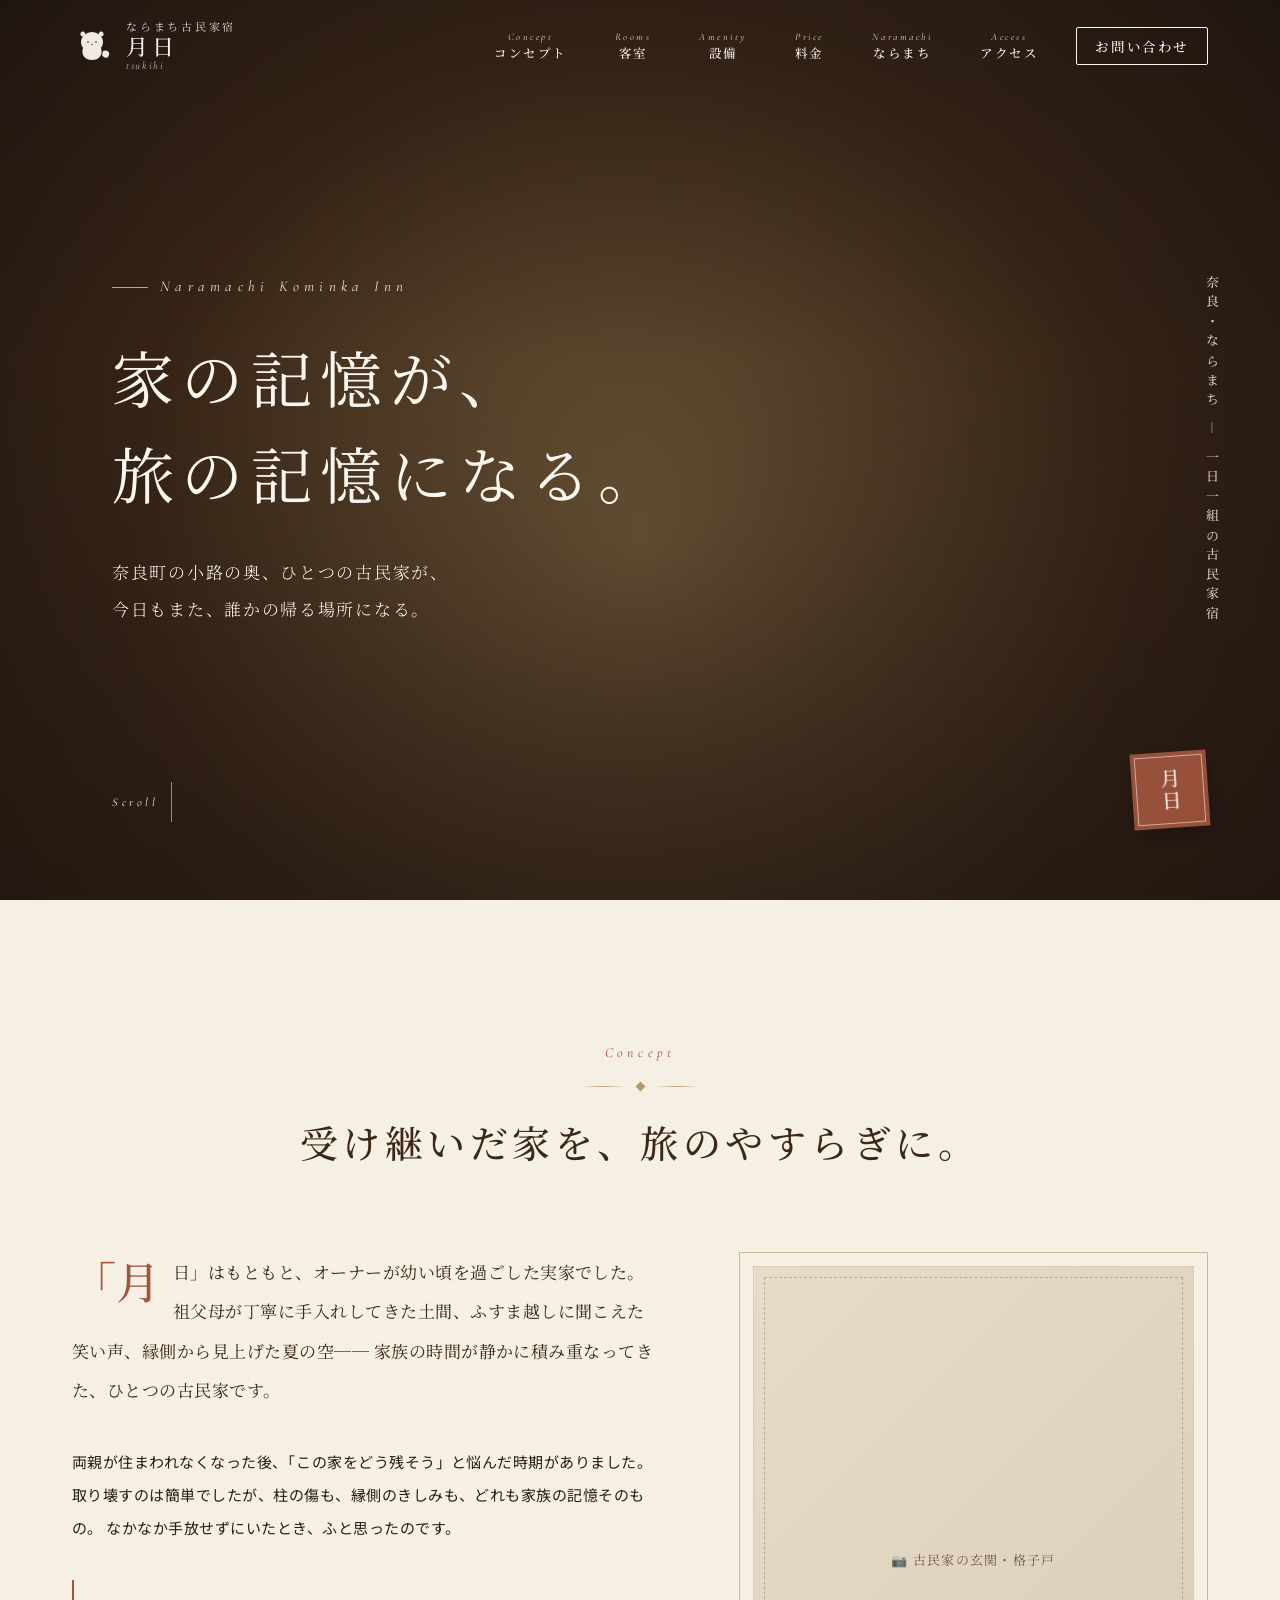
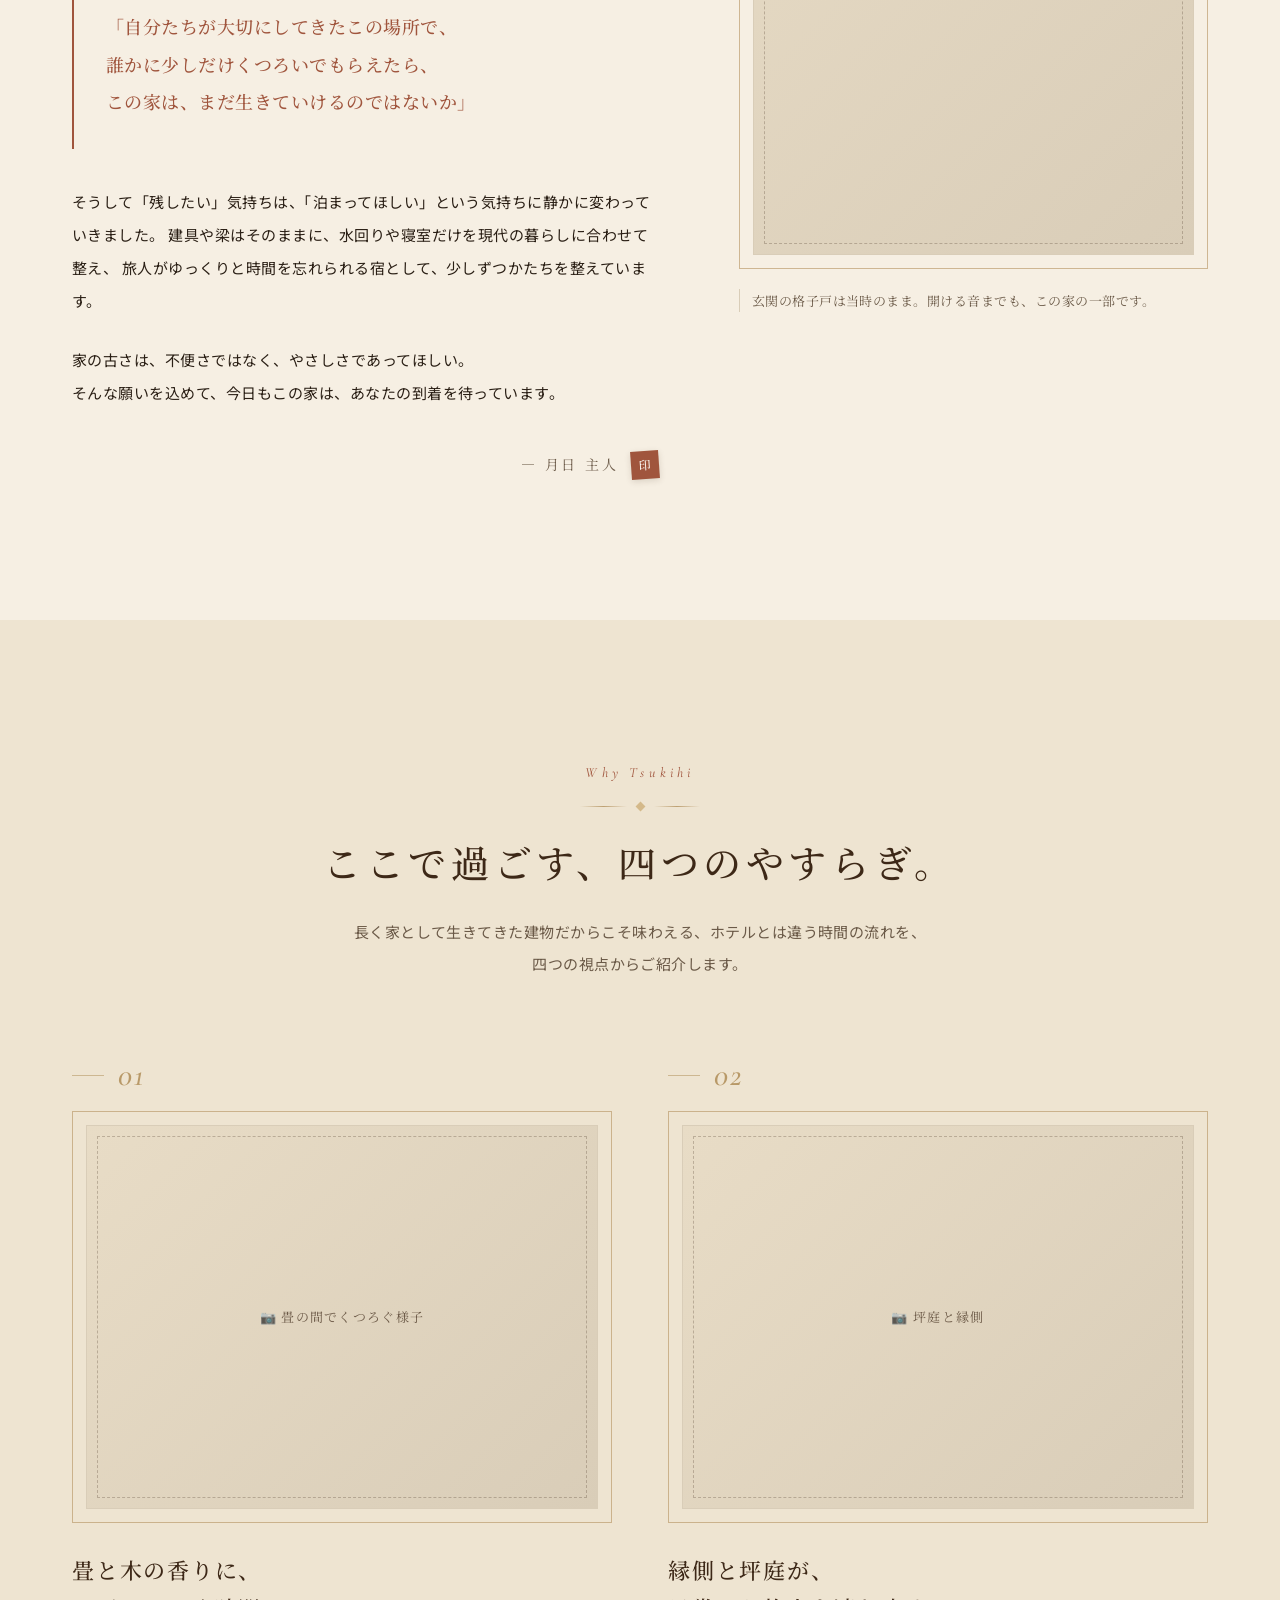
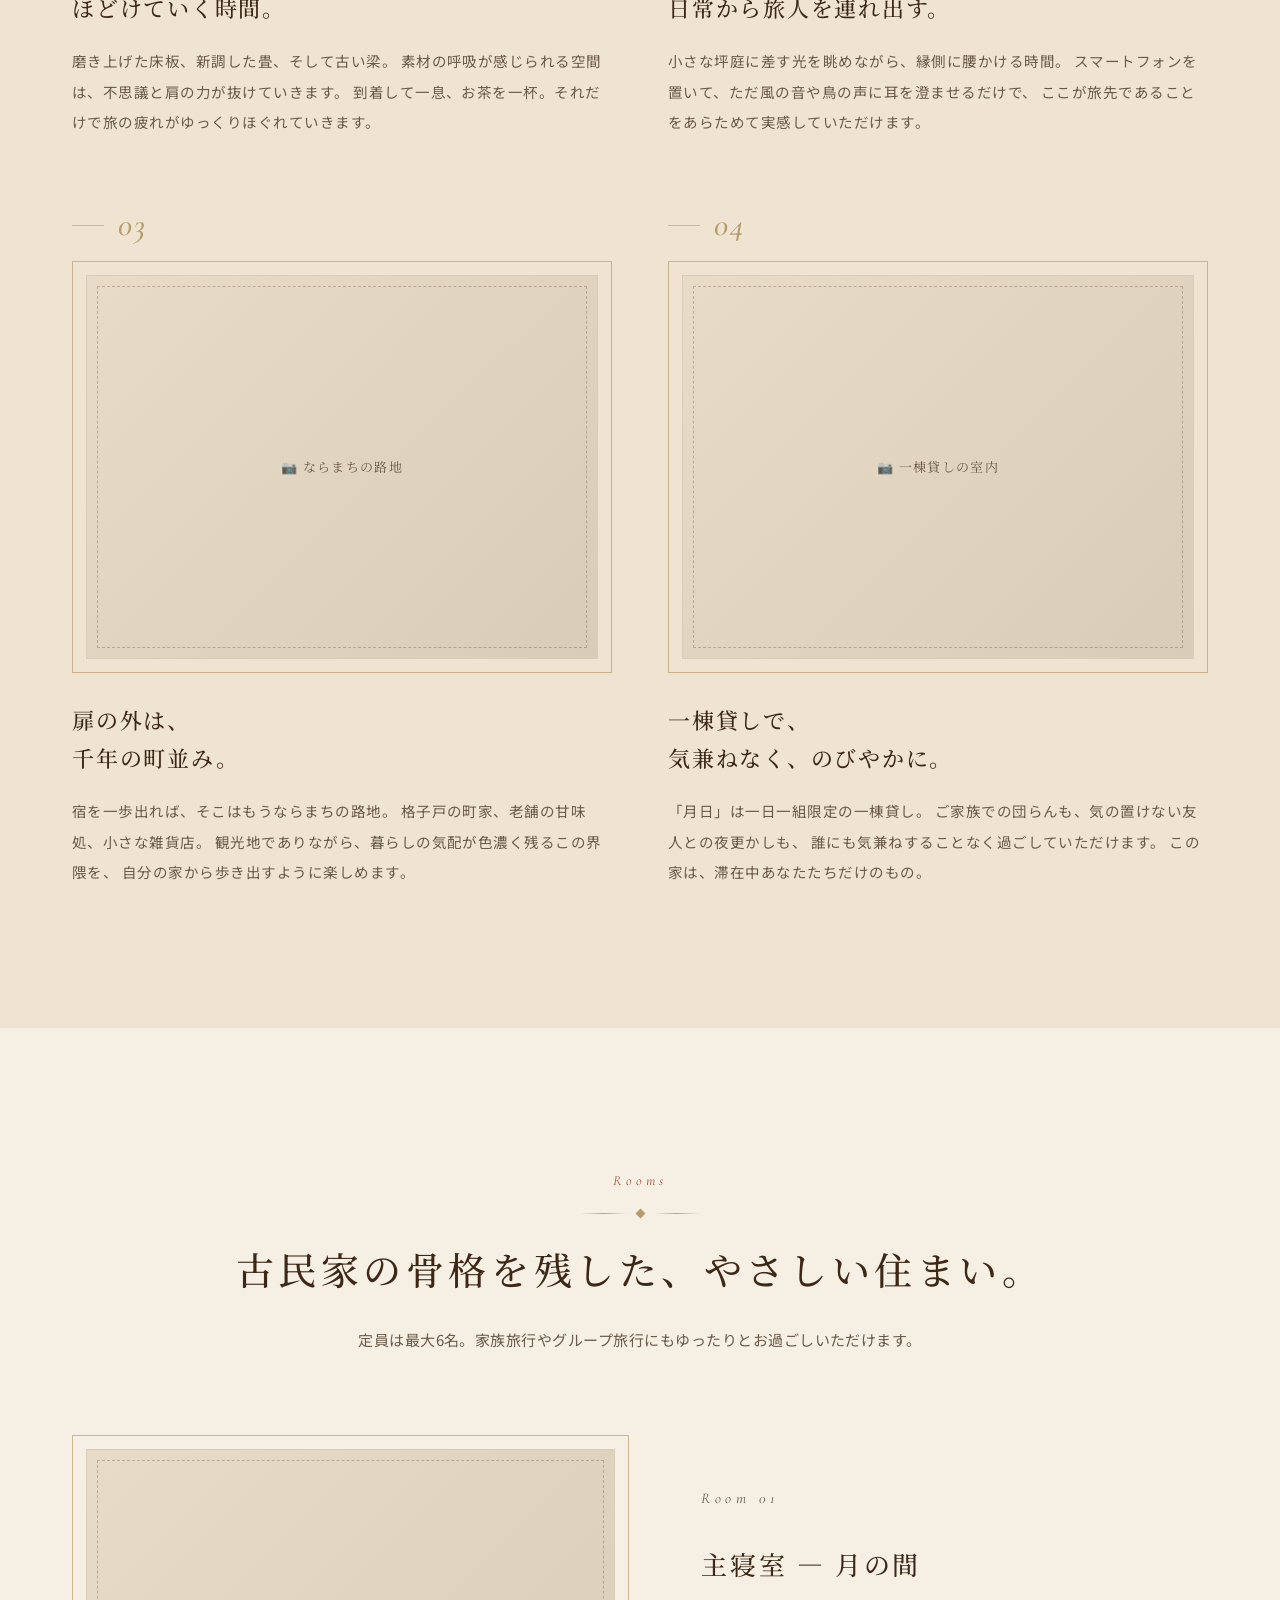
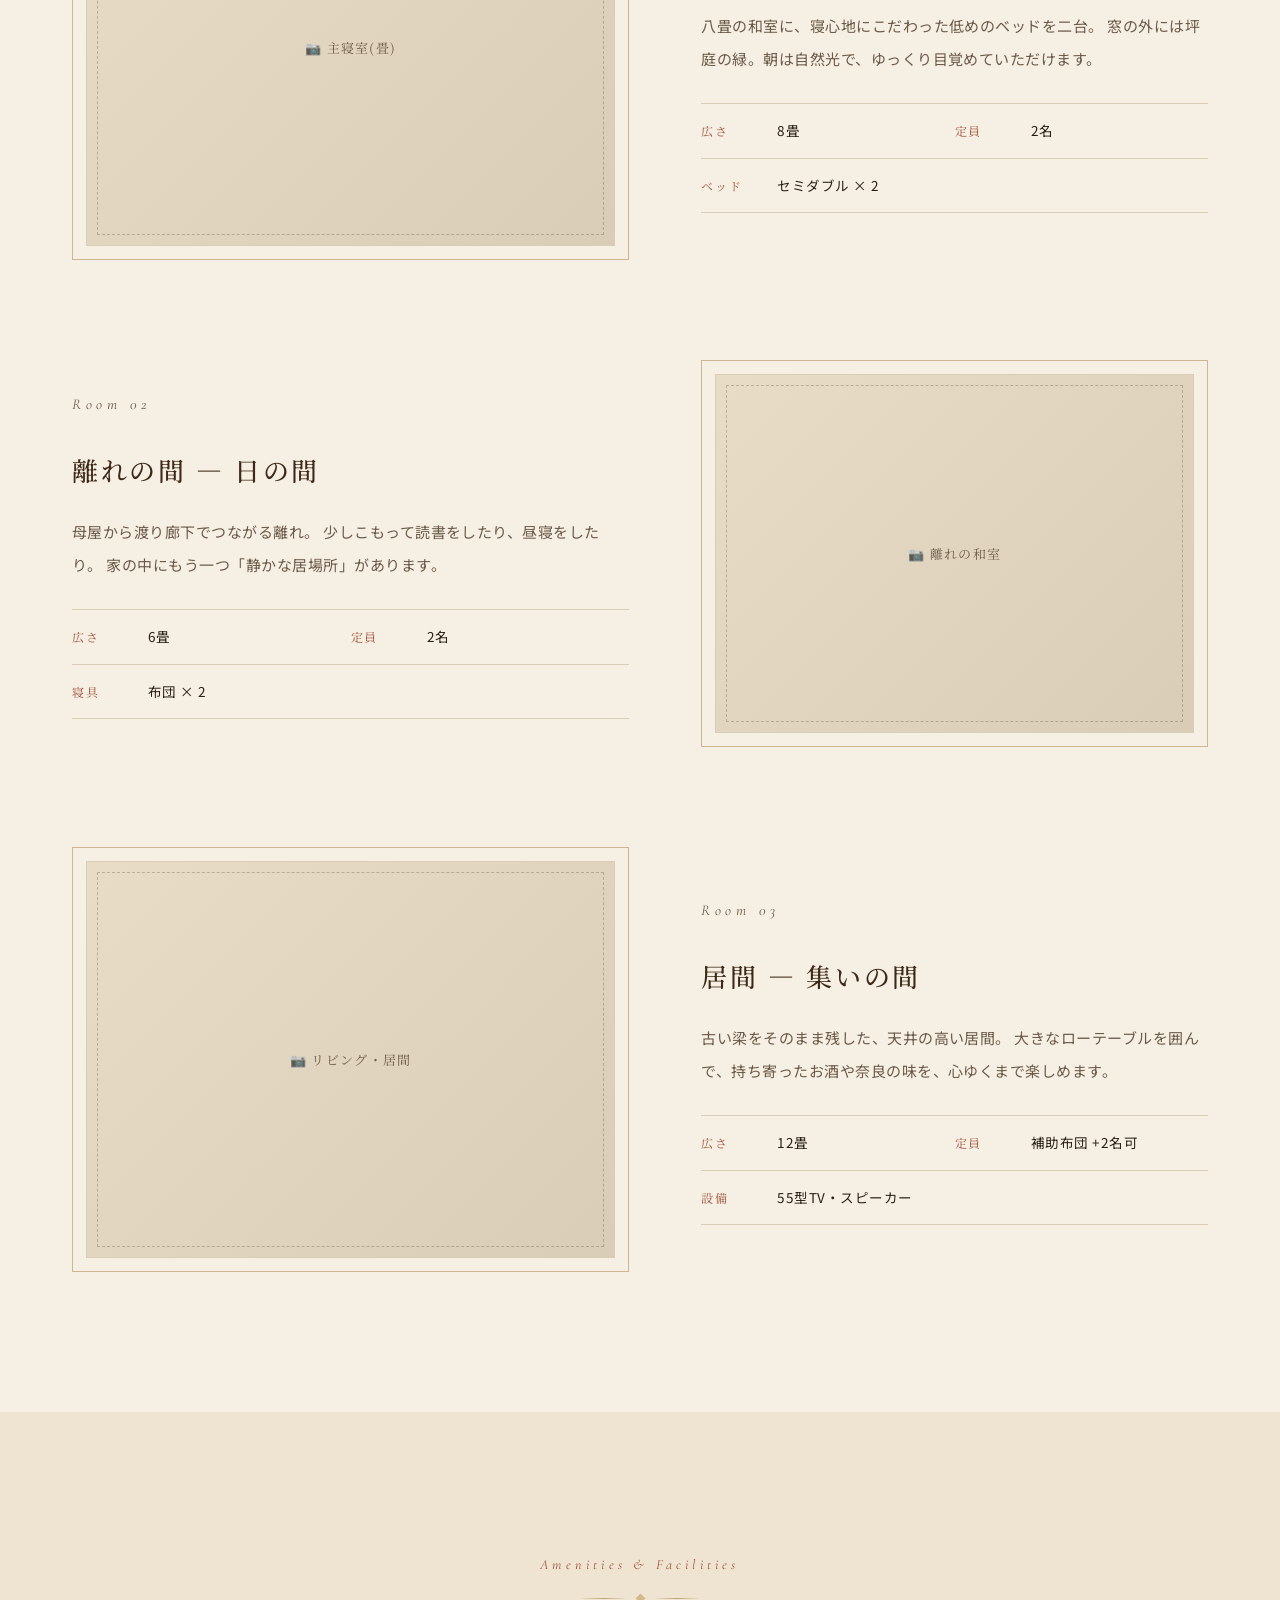
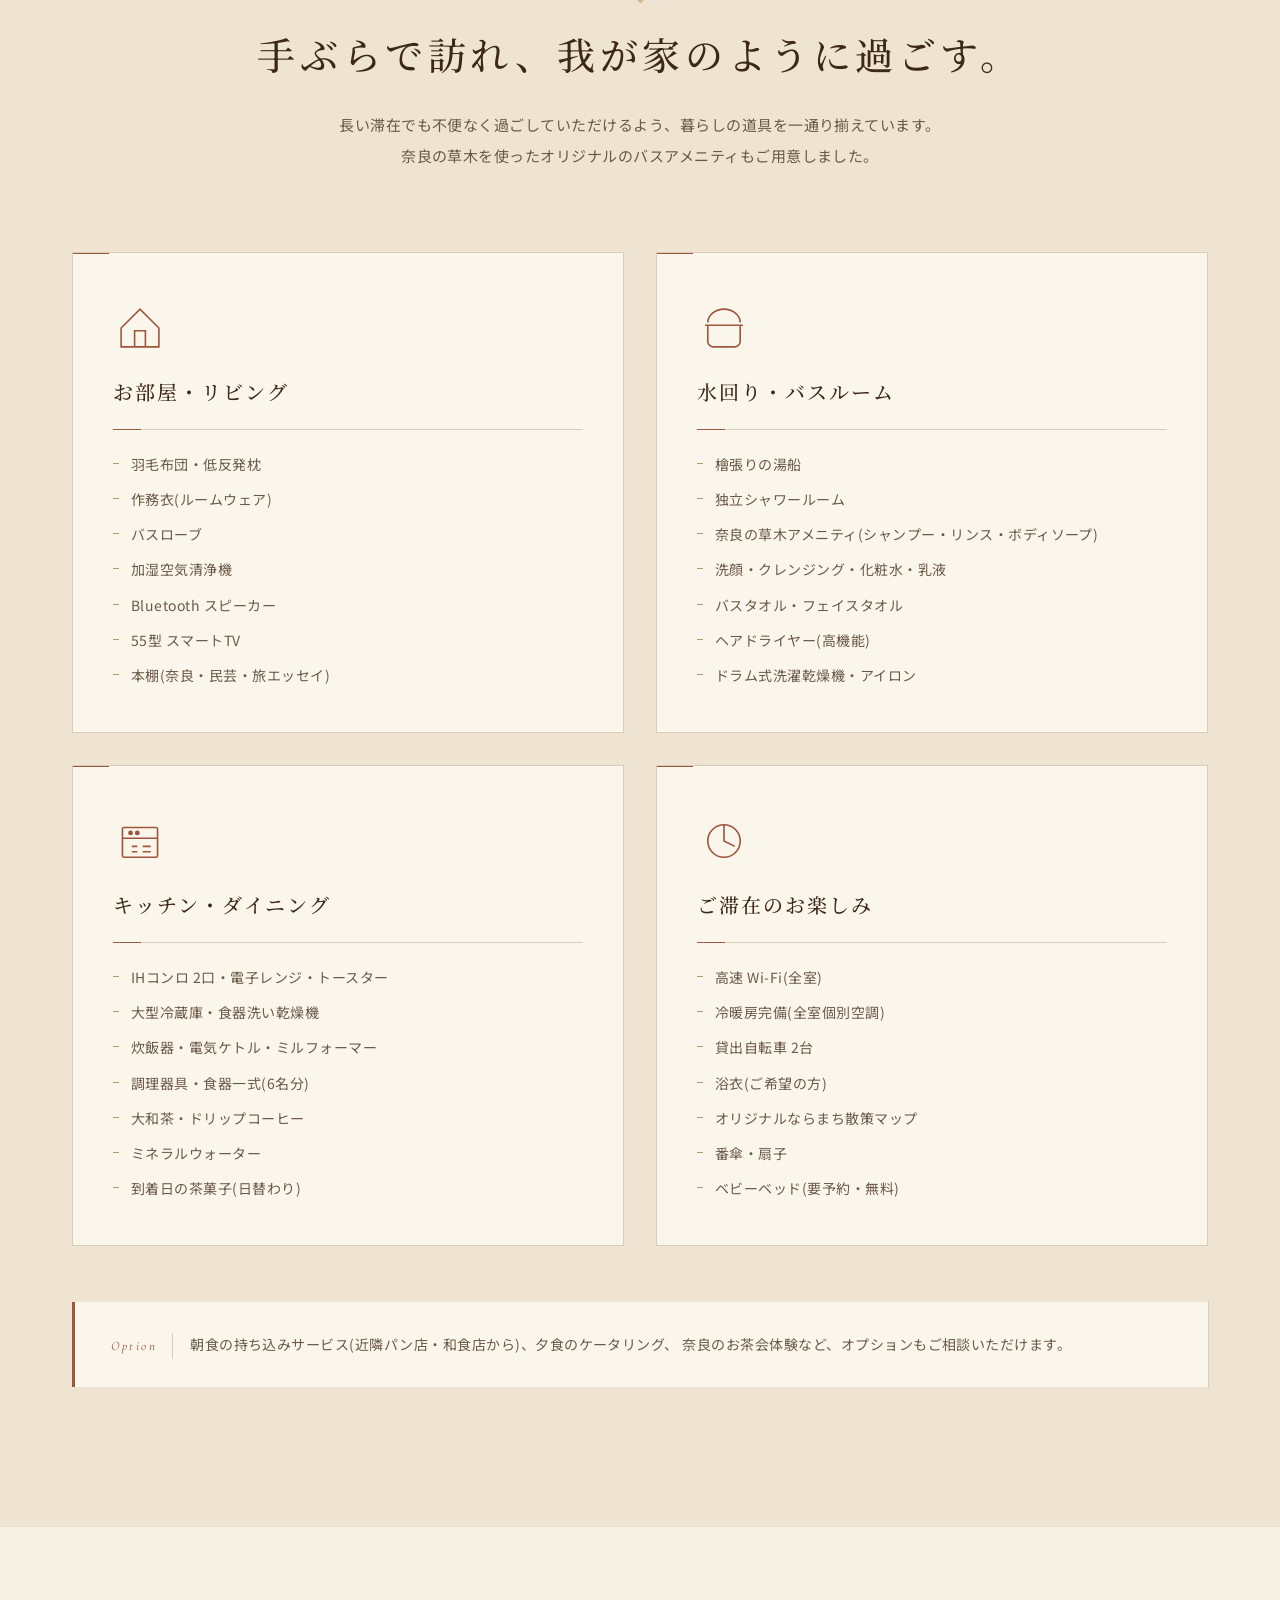
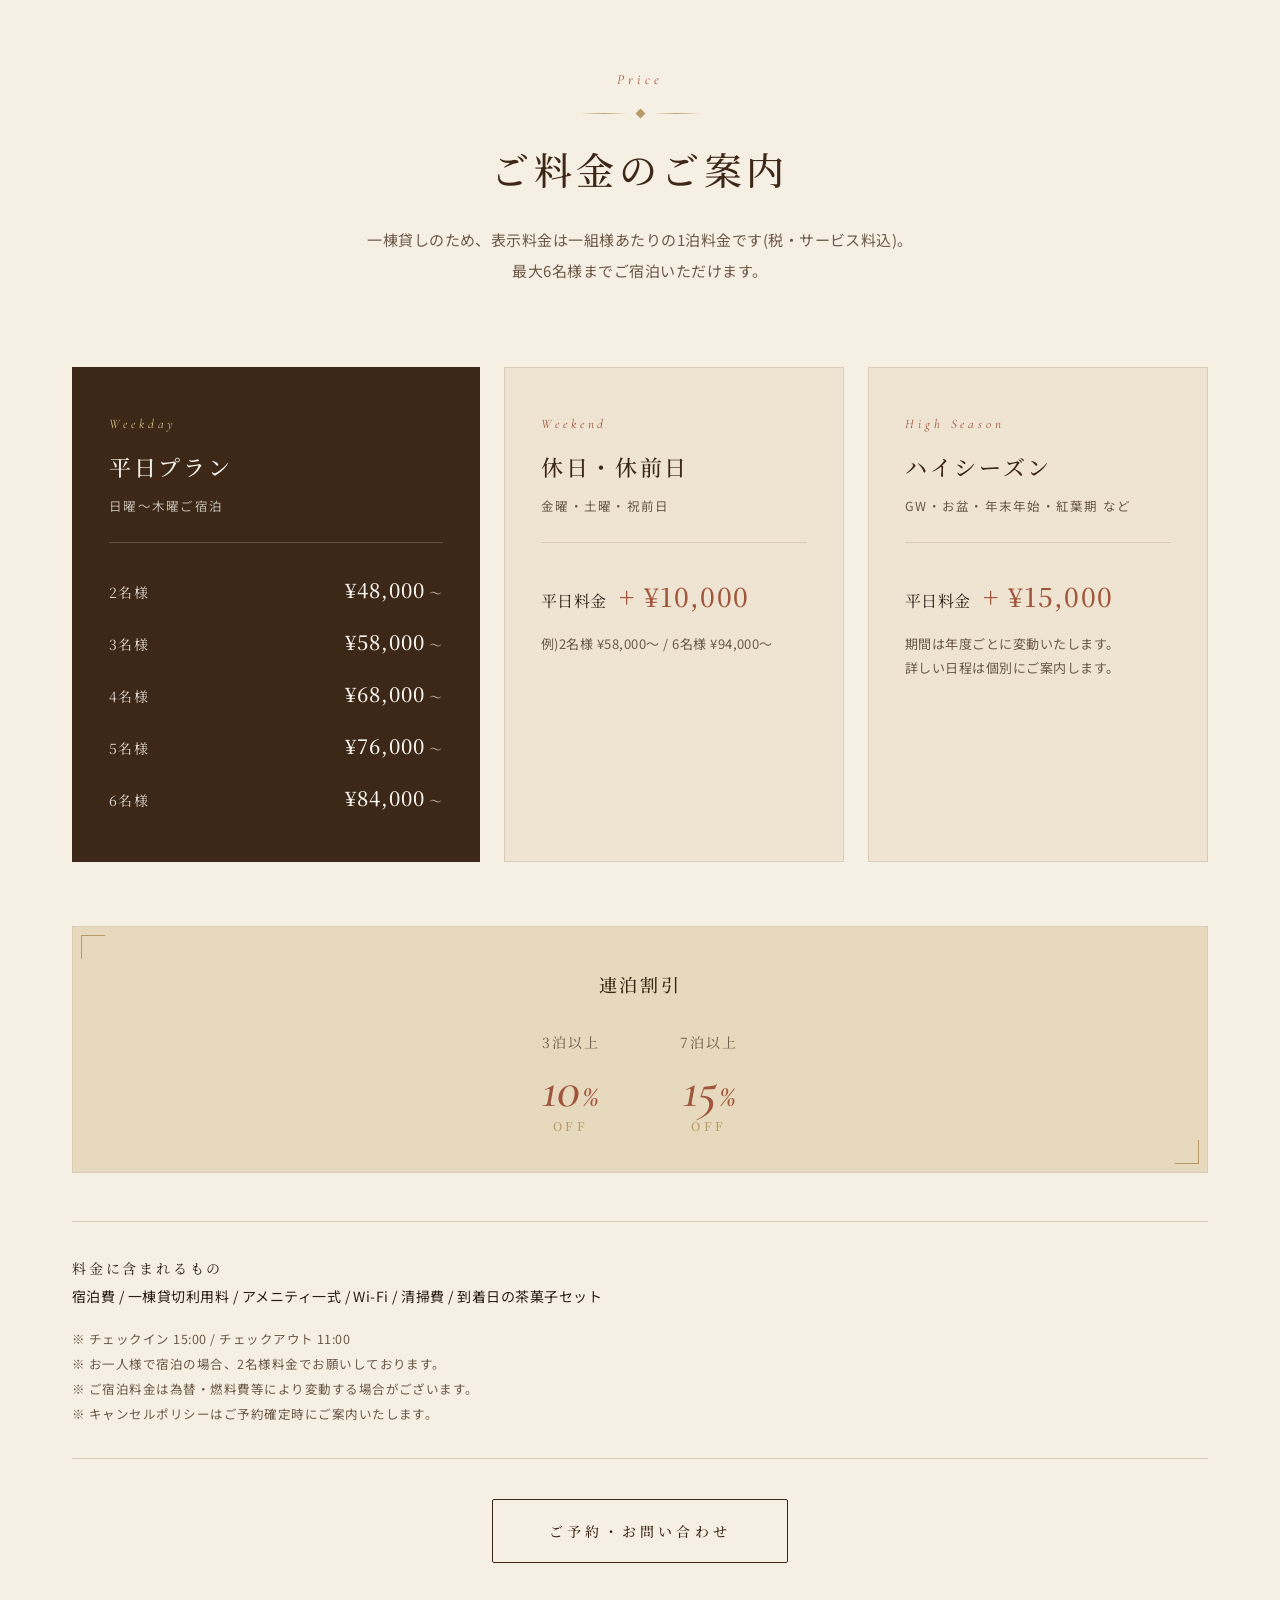
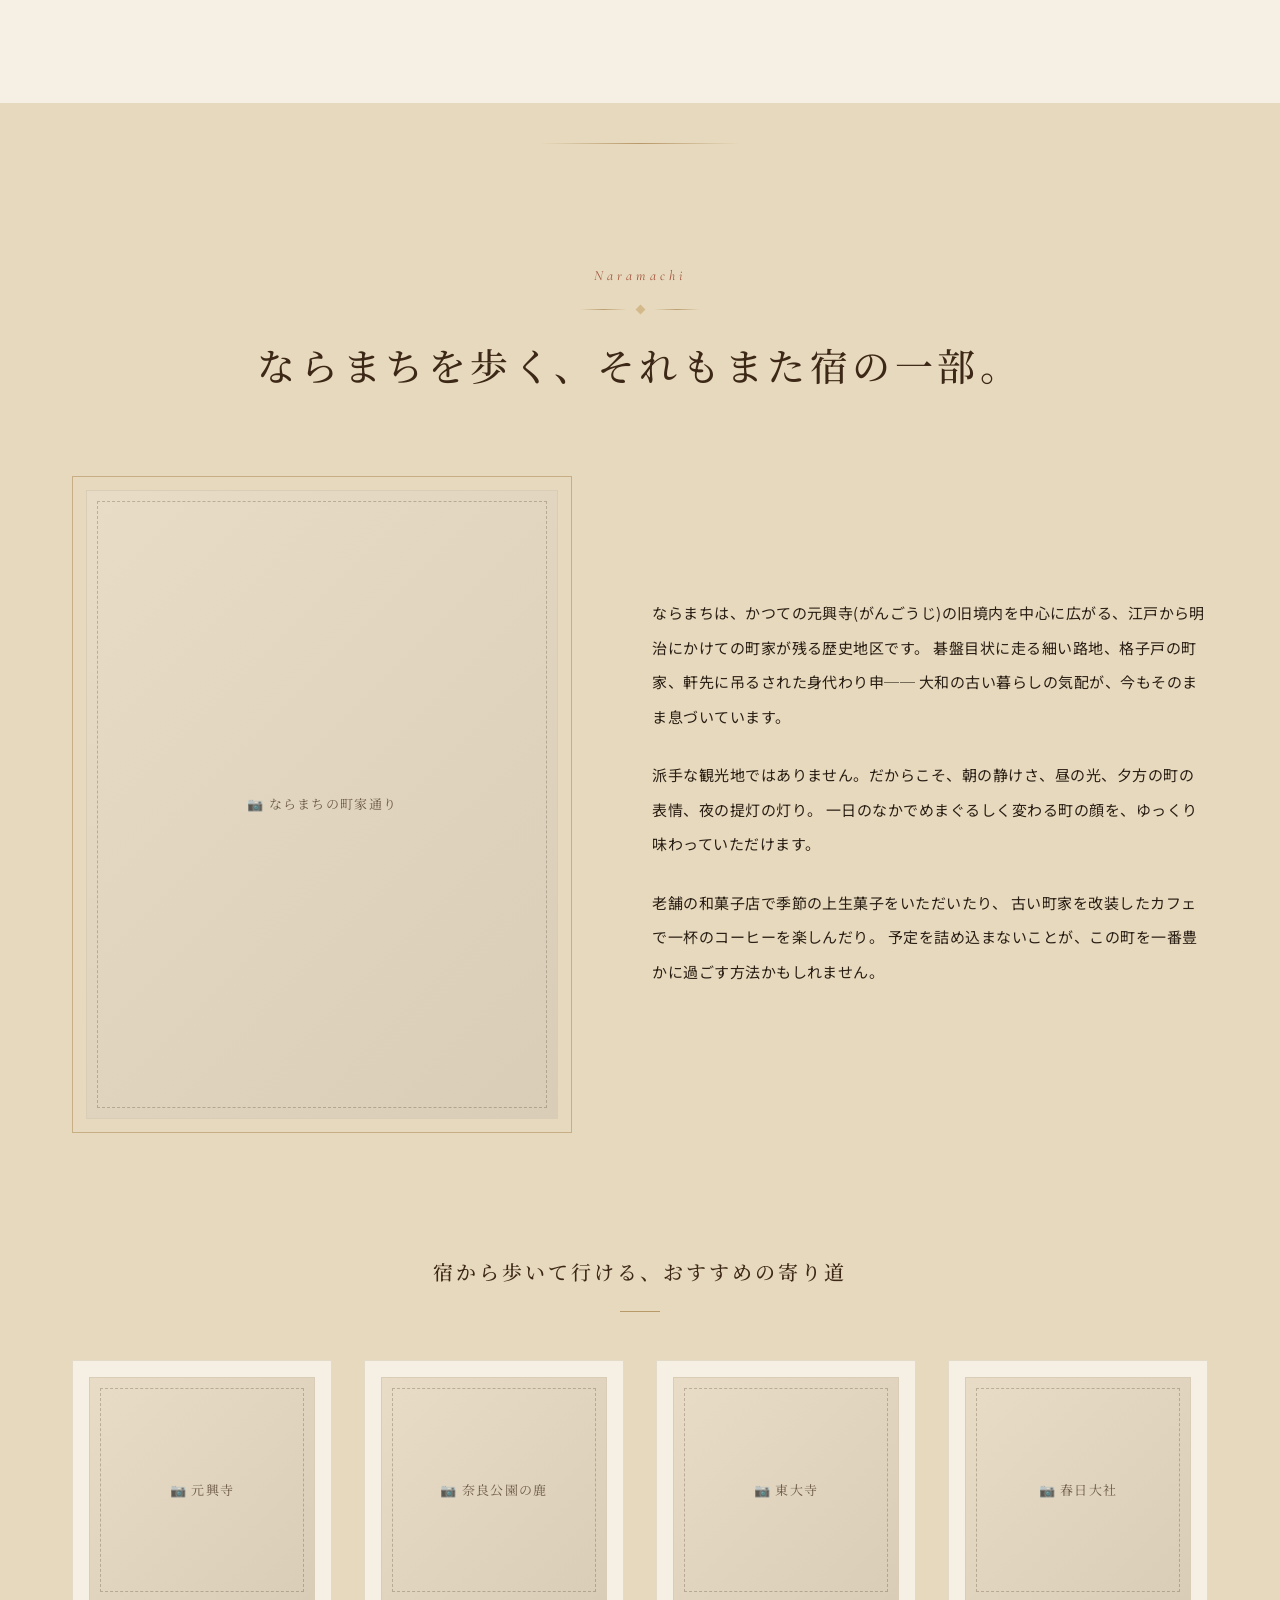
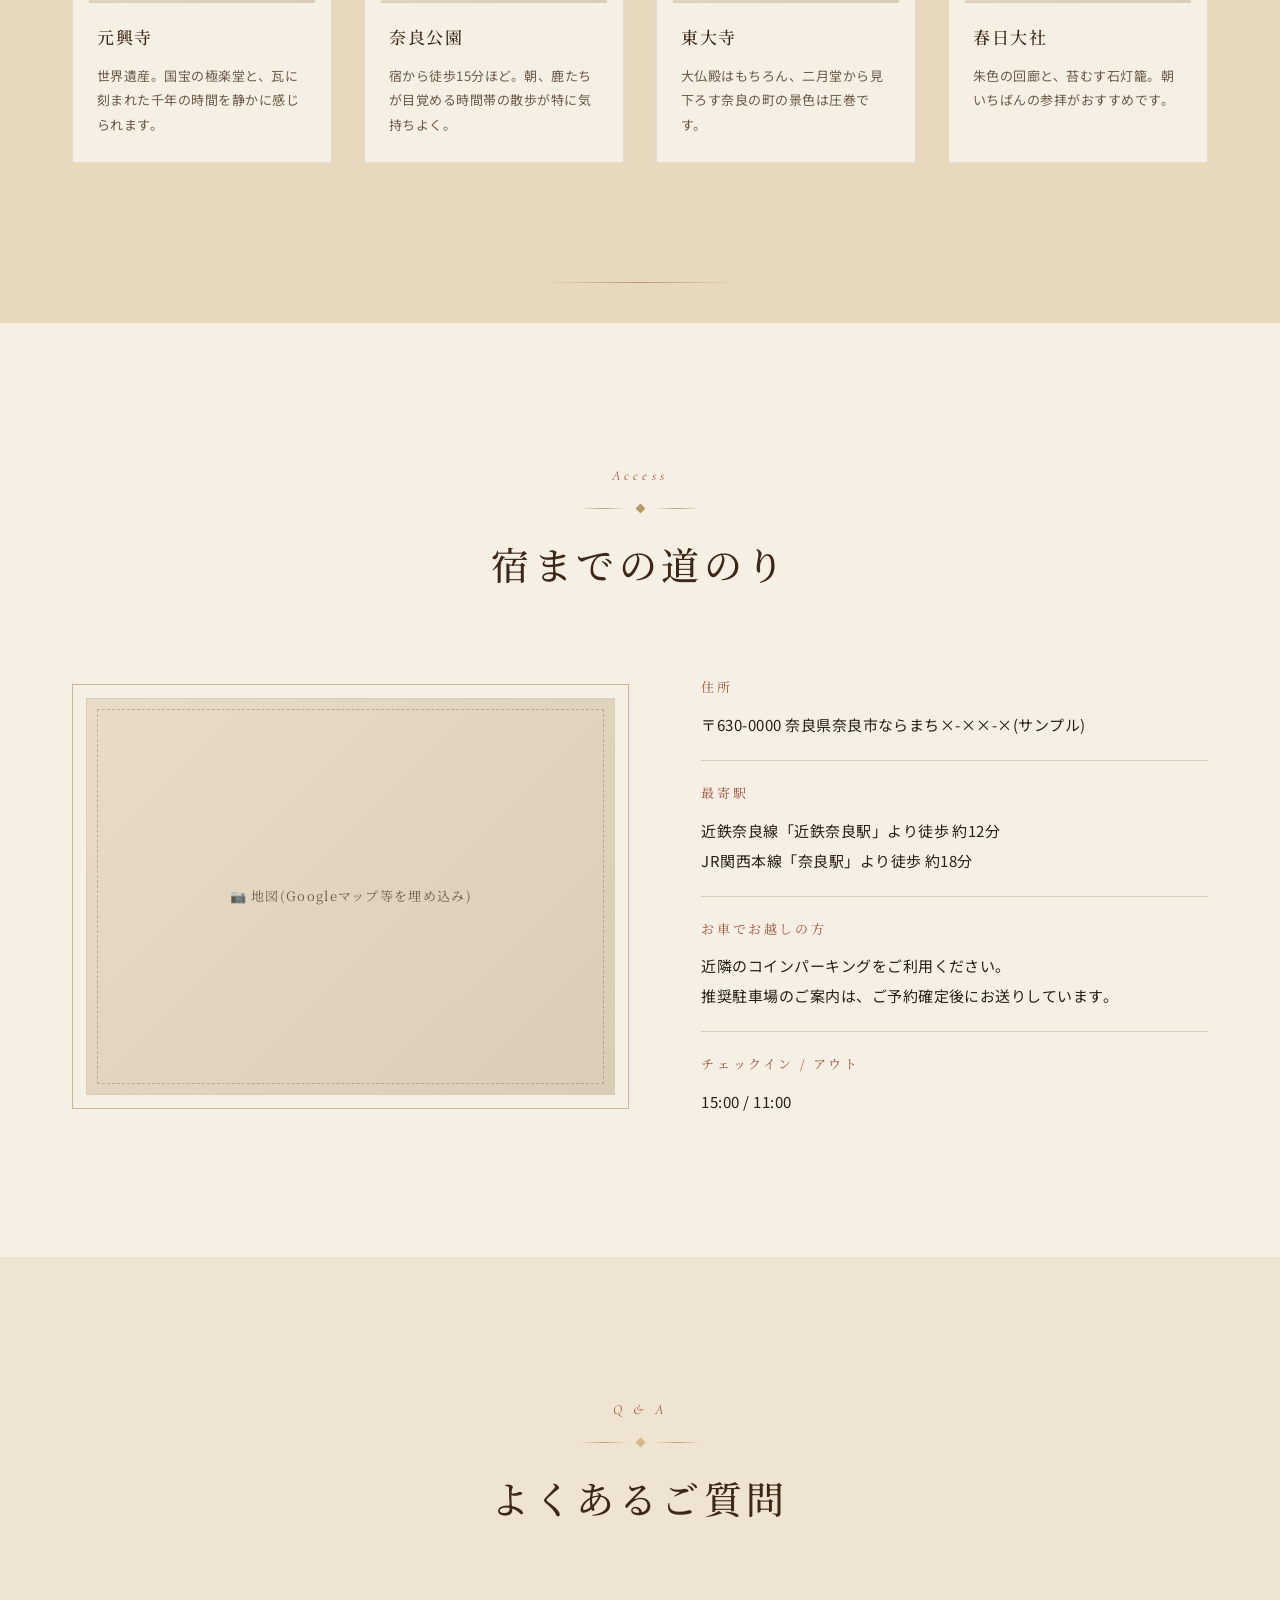
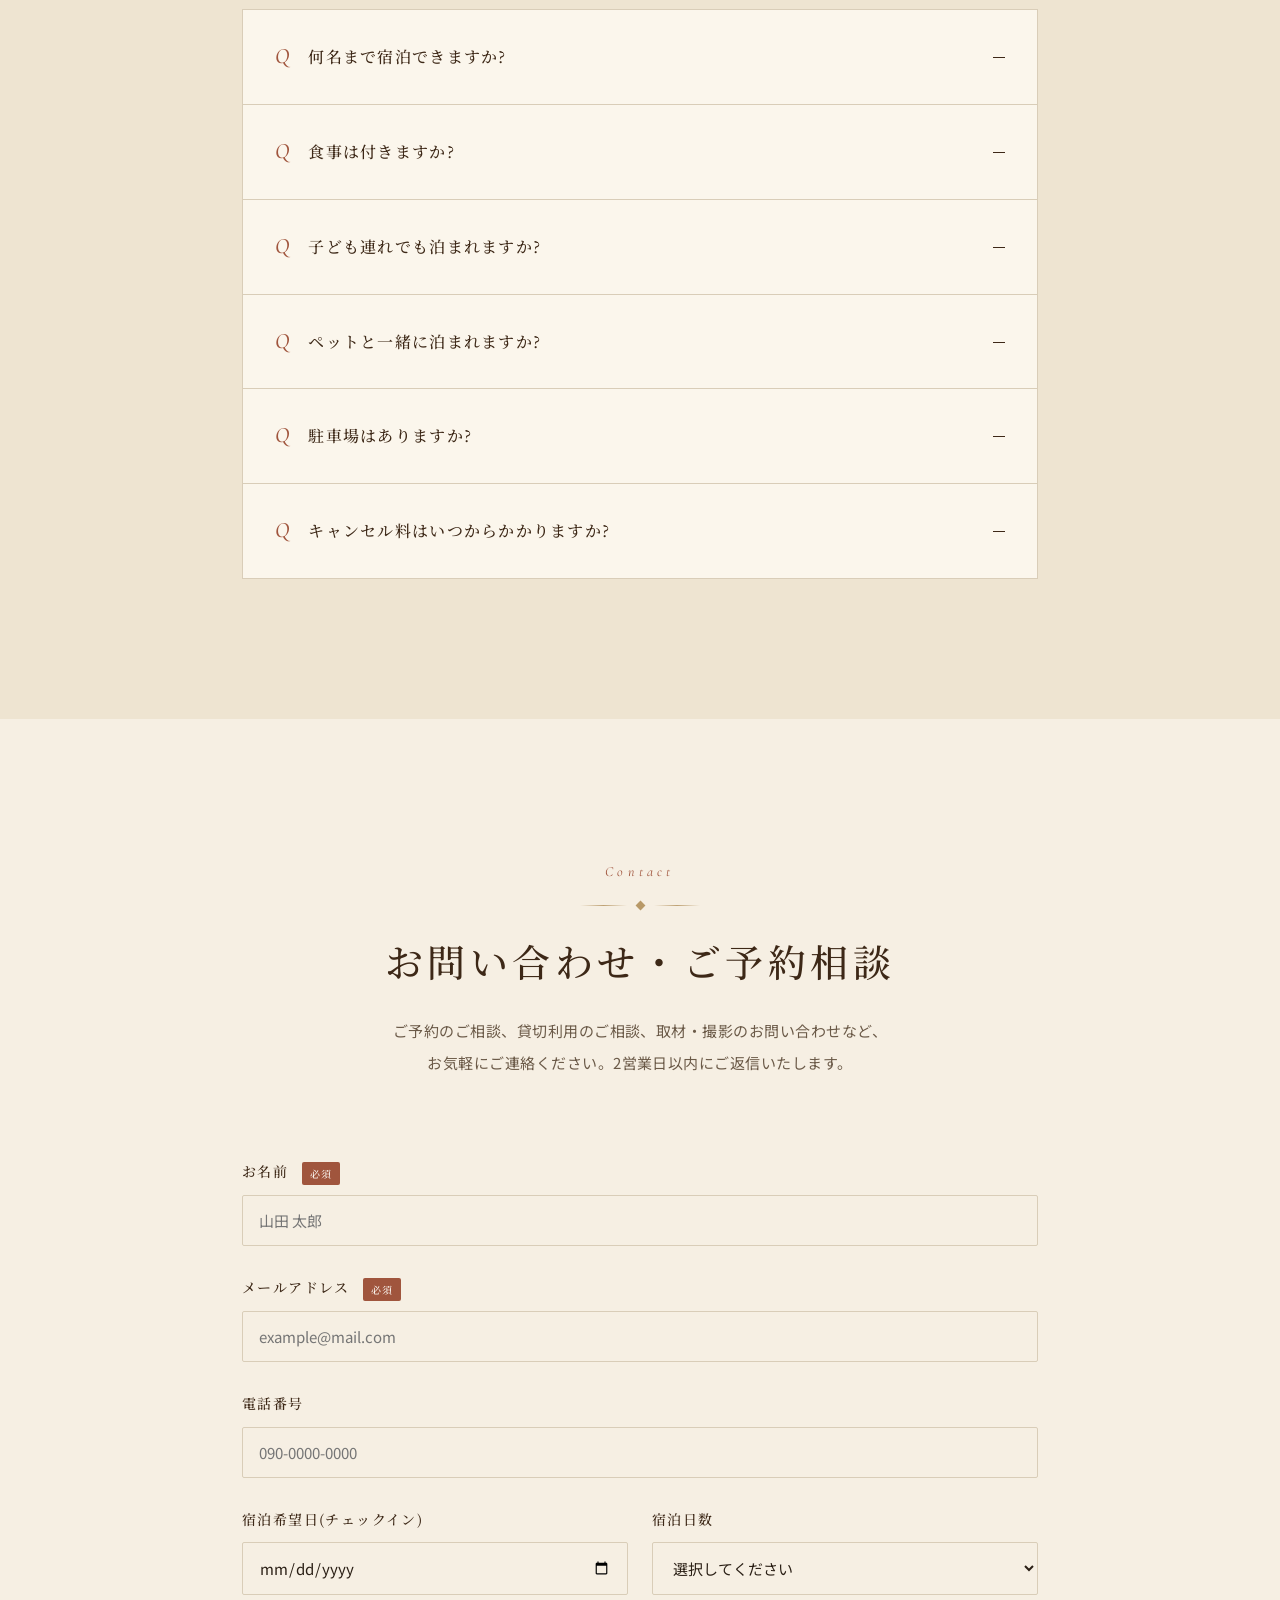
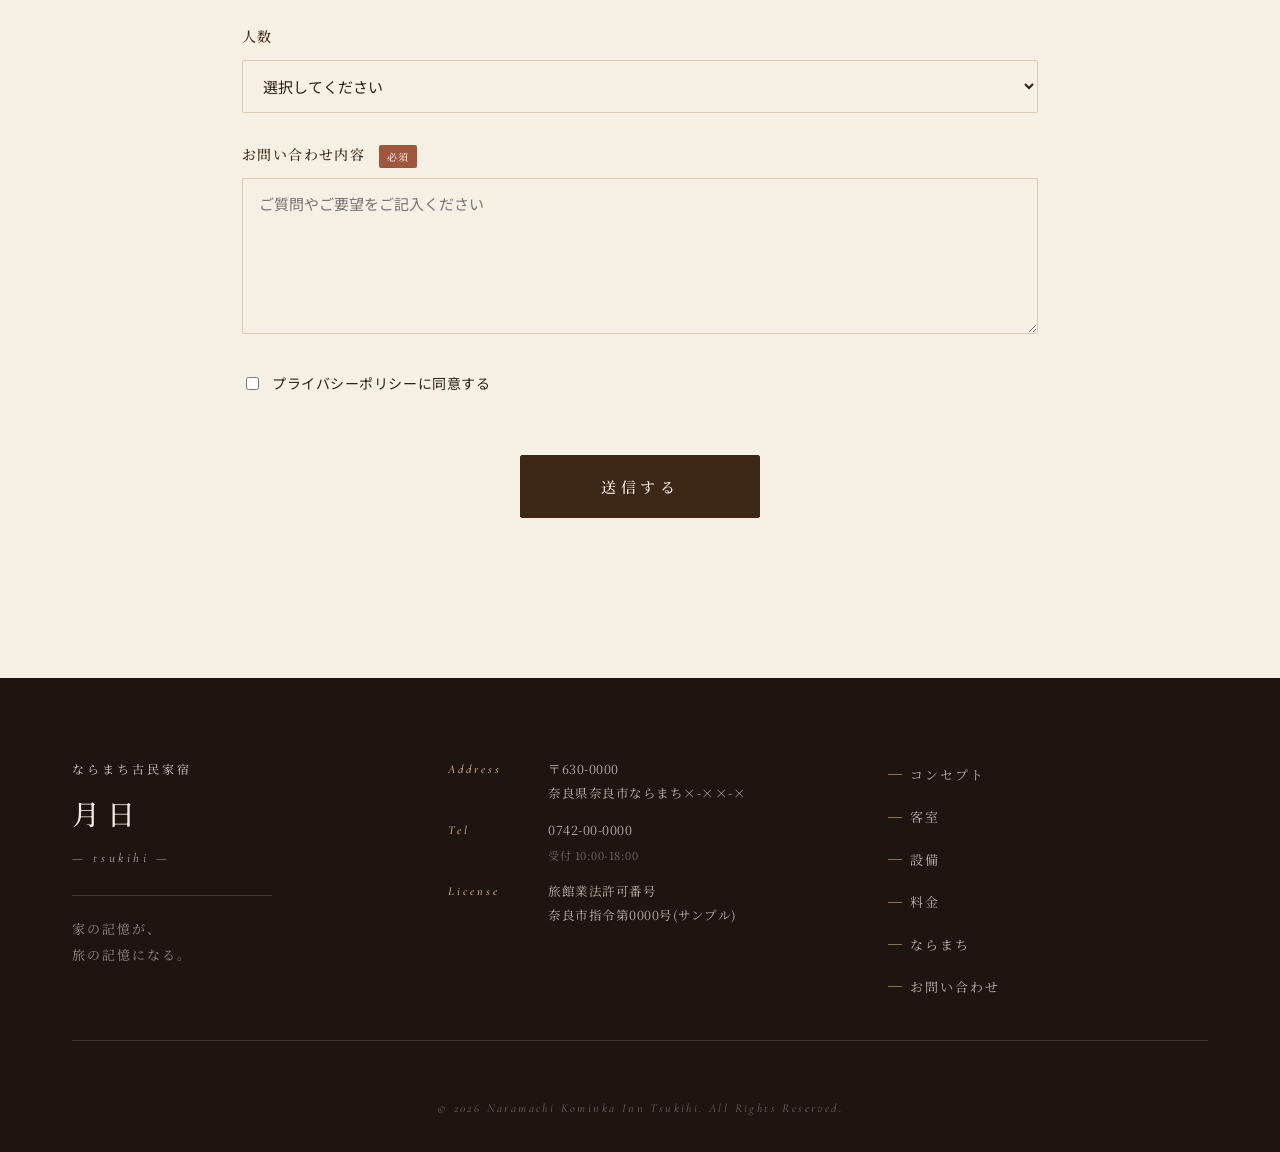
==== index.html @ 14711f72 "Initial commit: ならまち古民家宿 月日 -tsukihi- デモサイト - 1ページ構成の古民家民泊デモサイト - Hero スライドショー、コンセプト、客室、設備、料金、ならまち、ア" ====
<!DOCTYPE html>
<html lang="ja">
<head>
<meta charset="UTF-8" />
<meta name="viewport" content="width=device-width, initial-scale=1.0" />
<title>ならまち古民家宿 月日 -tsukihi- | 奈良・ならまちの一棟貸し古民家宿</title>
<meta name="description" content="奈良・ならまちの古民家を改装した一棟貸しの宿「月日」。受け継がれた家の温もりをそのままに、旅人を迎えます。" />
<link rel="preconnect" href="https://fonts.googleapis.com" />
<link rel="preconnect" href="https://fonts.gstatic.com" crossorigin />
<link href="https://fonts.googleapis.com/css2?family=Noto+Serif+JP:wght@300;400;500;600;700&family=Noto+Sans+JP:wght@300;400;500;700&family=Cormorant+Garamond:ital,wght@0,400;0,500;1,400;1,500&display=swap" rel="stylesheet" />
<link rel="stylesheet" href="style.css" />
</head>
<body>

<!-- ============================
     SVG Defs — Mascots
============================ -->
<svg width="0" height="0" style="position:absolute" aria-hidden="true">
  <defs>
    <symbol id="mascot-tanuki" viewBox="0 0 80 72">
      <g fill="currentColor" stroke="none">
        <path d="M18 16 C 14 8, 22 4, 26 10 L 28 18 Z"/>
        <path d="M62 16 C 66 8, 58 4, 54 10 L 52 18 Z"/>
        <ellipse cx="40" cy="28" rx="22" ry="20"/>
        <path d="M22 40 C 18 52, 24 64, 40 64 C 56 64, 62 52, 58 40 Z"/>
        <path d="M62 46 C 72 42, 78 50, 72 58 C 68 62, 62 58, 60 54 Z"/>
      </g>
      <g fill="#faf6f0" stroke="none">
        <ellipse cx="32" cy="28" rx="6" ry="4.5"/>
        <ellipse cx="48" cy="28" rx="6" ry="4.5"/>
        <ellipse cx="40" cy="36" rx="7" ry="5"/>
      </g>
      <g fill="#2a1f15">
        <circle cx="32" cy="28" r="1.6"/>
        <circle cx="48" cy="28" r="1.6"/>
        <ellipse cx="40" cy="33" rx="1.6" ry="1.2"/>
      </g>
    </symbol>
  </defs>
</svg>

<!-- ============================
     Header
============================ -->
<header class="site-header" id="siteHeader">
  <div class="header-inner">
    <a href="#top" class="site-logo" aria-label="ならまち古民家宿 月日">
      <span class="logo-mark" aria-hidden="true">
        <svg class="logo-tanuki" viewBox="0 0 80 72"><use href="#mascot-tanuki"/></svg>
      </span>
      <span class="logo-stack">
        <span class="logo-ja">ならまち古民家宿</span>
        <span class="logo-name">月日</span>
        <span class="logo-en">tsukihi</span>
      </span>
    </a>
    <nav class="site-nav">
      <ul>
        <li><a href="#concept"><span class="nav-en">Concept</span><span class="nav-jp">コンセプト</span></a></li>
        <li><a href="#room"><span class="nav-en">Rooms</span><span class="nav-jp">客室</span></a></li>
        <li><a href="#amenity"><span class="nav-en">Amenity</span><span class="nav-jp">設備</span></a></li>
        <li><a href="#price"><span class="nav-en">Price</span><span class="nav-jp">料金</span></a></li>
        <li><a href="#naramachi"><span class="nav-en">Naramachi</span><span class="nav-jp">ならまち</span></a></li>
        <li><a href="#access"><span class="nav-en">Access</span><span class="nav-jp">アクセス</span></a></li>
        <li><a href="#contact" class="nav-cta">お問い合わせ</a></li>
      </ul>
    </nav>
    <button class="menu-toggle" id="menuToggle" aria-label="メニューを開く">
      <span></span><span></span><span></span>
    </button>
  </div>
</header>

<!-- ============================
     Hero (FV)
============================ -->
<section class="hero" id="top">
  <div class="hero-slideshow" aria-hidden="true">
    <div class="hero-slide hero-slide--1 is-active" data-label="古民家の外観(夕景)"></div>
    <div class="hero-slide hero-slide--2" data-label="土間と格子戸"></div>
    <div class="hero-slide hero-slide--3" data-label="縁側から望む坪庭"></div>
    <div class="hero-slide hero-slide--4" data-label="梁の見える居間"></div>
    <div class="hero-slide hero-slide--5" data-label="朝の光が差し込む客間"></div>
  </div>
  <div class="hero-overlay"></div>

  <!-- 縦書きの添え書き -->
  <p class="hero-vertical" aria-hidden="true">奈良・ならまち ― 一日一組の古民家宿</p>

  <div class="hero-content">
    <p class="hero-sub">Naramachi Kominka Inn</p>
    <h1 class="hero-title">
      <span class="hero-title-1">家の記憶が、</span>
      <span class="hero-title-2">旅の記憶になる。</span>
    </h1>
    <p class="hero-lead">
      奈良町の小路の奥、ひとつの古民家が、<br />
      今日もまた、誰かの帰る場所になる。
    </p>
    <a href="#concept" class="hero-scroll">
      <span>Scroll</span>
      <i></i>
    </a>
  </div>

  <!-- 朱印風のロゴマーク -->
  <div class="hero-seal" aria-hidden="true">
    <span>月日</span>
  </div>
</section>

<!-- ============================
     Concept / 由来
============================ -->
<section class="section section--concept" id="concept">
  <div class="container">
    <div class="section-head">
      <p class="section-en">Concept</p>
      <div class="ornament"><span></span><i></i><span></span></div>
      <h2 class="section-title">受け継いだ家を、<br class="sp-only" />旅のやすらぎに。</h2>
    </div>

    <div class="concept-grid">
      <div class="concept-text">
        <p class="lead">
          「月日」はもともと、オーナーが幼い頃を過ごした実家でした。<br />
          祖父母が丁寧に手入れしてきた土間、ふすま越しに聞こえた笑い声、縁側から見上げた夏の空──
          家族の時間が静かに積み重なってきた、ひとつの古民家です。
        </p>
        <p>
          両親が住まわれなくなった後、「この家をどう残そう」と悩んだ時期がありました。
          取り壊すのは簡単でしたが、柱の傷も、縁側のきしみも、どれも家族の記憶そのもの。
          なかなか手放せずにいたとき、ふと思ったのです。
        </p>
        <p class="quote">
          「自分たちが大切にしてきたこの場所で、<br />
          誰かに少しだけくつろいでもらえたら、<br />
          この家は、まだ生きていけるのではないか」
        </p>
        <p>
          そうして「残したい」気持ちは、「泊まってほしい」という気持ちに静かに変わっていきました。
          建具や梁はそのままに、水回りや寝室だけを現代の暮らしに合わせて整え、
          旅人がゆっくりと時間を忘れられる宿として、少しずつかたちを整えています。
        </p>
        <p>
          家の古さは、不便さではなく、やさしさであってほしい。<br />
          そんな願いを込めて、今日もこの家は、あなたの到着を待っています。
        </p>
        <p class="concept-sign">
          — 月日 主人 <span class="concept-sign-seal" aria-hidden="true">印</span>
        </p>
      </div>

      <div class="concept-image">
        <div class="image-frame">
          <div class="image-placeholder image-placeholder--tall" data-label="古民家の玄関・格子戸"></div>
        </div>
        <p class="image-caption">玄関の格子戸は当時のまま。開ける音までも、この家の一部です。</p>
      </div>
    </div>
  </div>
</section>

<!-- ============================
     Feature / 宿の魅力
============================ -->
<section class="section section--feature" id="feature">
  <div class="container">
    <div class="section-head">
      <p class="section-en">Why Tsukihi</p>
      <div class="ornament"><span></span><i></i><span></span></div>
      <h2 class="section-title">ここで過ごす、<br class="sp-only" />四つのやすらぎ。</h2>
      <p class="section-desc">
        長く家として生きてきた建物だからこそ味わえる、ホテルとは違う時間の流れを、<br class="pc-only" />
        四つの視点からご紹介します。
      </p>
    </div>

    <div class="feature-grid">
      <article class="feature-card">
        <div class="feature-num">01</div>
        <div class="image-frame"><div class="image-placeholder image-placeholder--feature" data-label="畳の間でくつろぐ様子"></div></div>
        <h3 class="feature-title">畳と木の香りに、<br />ほどけていく時間。</h3>
        <p>
          磨き上げた床板、新調した畳、そして古い梁。
          素材の呼吸が感じられる空間は、不思議と肩の力が抜けていきます。
          到着して一息、お茶を一杯。それだけで旅の疲れがゆっくりほぐれていきます。
        </p>
      </article>

      <article class="feature-card">
        <div class="feature-num">02</div>
        <div class="image-frame"><div class="image-placeholder image-placeholder--feature" data-label="坪庭と縁側"></div></div>
        <h3 class="feature-title">縁側と坪庭が、<br />日常から旅人を連れ出す。</h3>
        <p>
          小さな坪庭に差す光を眺めながら、縁側に腰かける時間。
          スマートフォンを置いて、ただ風の音や鳥の声に耳を澄ませるだけで、
          ここが旅先であることをあらためて実感していただけます。
        </p>
      </article>

      <article class="feature-card">
        <div class="feature-num">03</div>
        <div class="image-frame"><div class="image-placeholder image-placeholder--feature" data-label="ならまちの路地"></div></div>
        <h3 class="feature-title">扉の外は、<br />千年の町並み。</h3>
        <p>
          宿を一歩出れば、そこはもうならまちの路地。
          格子戸の町家、老舗の甘味処、小さな雑貨店。
          観光地でありながら、暮らしの気配が色濃く残るこの界隈を、
          自分の家から歩き出すように楽しめます。
        </p>
      </article>

      <article class="feature-card">
        <div class="feature-num">04</div>
        <div class="image-frame"><div class="image-placeholder image-placeholder--feature" data-label="一棟貸しの室内"></div></div>
        <h3 class="feature-title">一棟貸しで、<br />気兼ねなく、のびやかに。</h3>
        <p>
          「月日」は一日一組限定の一棟貸し。
          ご家族での団らんも、気の置けない友人との夜更かしも、
          誰にも気兼ねすることなく過ごしていただけます。
          この家は、滞在中あなたたちだけのもの。
        </p>
      </article>
    </div>
  </div>
</section>

<!-- ============================
     Room / 客室
============================ -->
<section class="section section--room" id="room">
  <div class="container">
    <div class="section-head">
      <p class="section-en">Rooms</p>
      <div class="ornament"><span></span><i></i><span></span></div>
      <h2 class="section-title">古民家の骨格を残した、<br class="sp-only" />やさしい住まい。</h2>
      <p class="section-desc">
        定員は最大6名。家族旅行やグループ旅行にもゆったりとお過ごしいただけます。
      </p>
    </div>

    <div class="room-list">
      <div class="room-item">
        <div class="image-frame">
          <div class="image-placeholder image-placeholder--wide" data-label="主寝室(畳)"></div>
        </div>
        <div class="room-text">
          <p class="room-label">Room 01</p>
          <h3 class="room-title">主寝室 ― 月の間</h3>
          <p>
            八畳の和室に、寝心地にこだわった低めのベッドを二台。
            窓の外には坪庭の緑。朝は自然光で、ゆっくり目覚めていただけます。
          </p>
          <ul class="room-meta">
            <li><span>広さ</span>8畳</li>
            <li><span>定員</span>2名</li>
            <li><span>ベッド</span>セミダブル × 2</li>
          </ul>
        </div>
      </div>

      <div class="room-item room-item--reverse">
        <div class="image-frame">
          <div class="image-placeholder image-placeholder--wide" data-label="離れの和室"></div>
        </div>
        <div class="room-text">
          <p class="room-label">Room 02</p>
          <h3 class="room-title">離れの間 ― 日の間</h3>
          <p>
            母屋から渡り廊下でつながる離れ。
            少しこもって読書をしたり、昼寝をしたり。
            家の中にもう一つ「静かな居場所」があります。
          </p>
          <ul class="room-meta">
            <li><span>広さ</span>6畳</li>
            <li><span>定員</span>2名</li>
            <li><span>寝具</span>布団 × 2</li>
          </ul>
        </div>
      </div>

      <div class="room-item">
        <div class="image-frame">
          <div class="image-placeholder image-placeholder--wide" data-label="リビング・居間"></div>
        </div>
        <div class="room-text">
          <p class="room-label">Room 03</p>
          <h3 class="room-title">居間 ― 集いの間</h3>
          <p>
            古い梁をそのまま残した、天井の高い居間。
            大きなローテーブルを囲んで、持ち寄ったお酒や奈良の味を、心ゆくまで楽しめます。
          </p>
          <ul class="room-meta">
            <li><span>広さ</span>12畳</li>
            <li><span>定員</span>補助布団 +2名可</li>
            <li><span>設備</span>55型TV・スピーカー</li>
          </ul>
        </div>
      </div>
    </div>
  </div>
</section>

<!-- ============================
     Amenity / 設備・アメニティ
============================ -->
<section class="section section--amenity" id="amenity">
  <div class="container">
    <div class="section-head">
      <p class="section-en">Amenities &amp; Facilities</p>
      <div class="ornament"><span></span><i></i><span></span></div>
      <h2 class="section-title">手ぶらで訪れ、<br class="sp-only" />我が家のように過ごす。</h2>
      <p class="section-desc">
        長い滞在でも不便なく過ごしていただけるよう、暮らしの道具を一通り揃えています。<br class="pc-only" />
        奈良の草木を使ったオリジナルのバスアメニティもご用意しました。
      </p>
    </div>

    <div class="amenity-grid">
      <div class="amenity-card">
        <div class="amenity-icon" aria-hidden="true">
          <svg viewBox="0 0 40 40" fill="none" stroke="currentColor" stroke-width="1.2">
            <path d="M6 20 L20 6 L34 20 L34 34 L6 34 Z" />
            <path d="M16 34 L16 22 L24 22 L24 34" />
          </svg>
        </div>
        <h3 class="amenity-title">お部屋・リビング</h3>
        <ul>
          <li>羽毛布団・低反発枕</li>
          <li>作務衣(ルームウェア)</li>
          <li>バスローブ</li>
          <li>加湿空気清浄機</li>
          <li>Bluetooth スピーカー</li>
          <li>55型 スマートTV</li>
          <li>本棚(奈良・民芸・旅エッセイ)</li>
        </ul>
      </div>

      <div class="amenity-card">
        <div class="amenity-icon" aria-hidden="true">
          <svg viewBox="0 0 40 40" fill="none" stroke="currentColor" stroke-width="1.2">
            <path d="M8 16 C 8 10, 14 6, 20 6 C 26 6, 32 10, 32 16" />
            <path d="M6 18 L34 18" />
            <path d="M8 18 L8 30 C 8 32, 10 34, 12 34 L28 34 C 30 34, 32 32, 32 30 L32 18" />
          </svg>
        </div>
        <h3 class="amenity-title">水回り・バスルーム</h3>
        <ul>
          <li>檜張りの湯船</li>
          <li>独立シャワールーム</li>
          <li>奈良の草木アメニティ(シャンプー・リンス・ボディソープ)</li>
          <li>洗顔・クレンジング・化粧水・乳液</li>
          <li>バスタオル・フェイスタオル</li>
          <li>ヘアドライヤー(高機能)</li>
          <li>ドラム式洗濯乾燥機・アイロン</li>
        </ul>
      </div>

      <div class="amenity-card">
        <div class="amenity-icon" aria-hidden="true">
          <svg viewBox="0 0 40 40" fill="none" stroke="currentColor" stroke-width="1.2">
            <rect x="7" y="10" width="26" height="22" rx="1" />
            <path d="M7 18 L33 18" />
            <circle cx="13" cy="14" r="1.2" fill="currentColor" />
            <circle cx="18" cy="14" r="1.2" fill="currentColor" />
            <path d="M14 24 L18 24 M22 24 L28 24 M14 28 L18 28 M22 28 L28 28" />
          </svg>
        </div>
        <h3 class="amenity-title">キッチン・ダイニング</h3>
        <ul>
          <li>IHコンロ 2口・電子レンジ・トースター</li>
          <li>大型冷蔵庫・食器洗い乾燥機</li>
          <li>炊飯器・電気ケトル・ミルフォーマー</li>
          <li>調理器具・食器一式(6名分)</li>
          <li>大和茶・ドリップコーヒー</li>
          <li>ミネラルウォーター</li>
          <li>到着日の茶菓子(日替わり)</li>
        </ul>
      </div>

      <div class="amenity-card">
        <div class="amenity-icon" aria-hidden="true">
          <svg viewBox="0 0 40 40" fill="none" stroke="currentColor" stroke-width="1.2">
            <circle cx="20" cy="20" r="12" />
            <path d="M20 8 L20 20 L28 24" />
          </svg>
        </div>
        <h3 class="amenity-title">ご滞在のお楽しみ</h3>
        <ul>
          <li>高速 Wi-Fi(全室)</li>
          <li>冷暖房完備(全室個別空調)</li>
          <li>貸出自転車 2台</li>
          <li>浴衣(ご希望の方)</li>
          <li>オリジナルならまち散策マップ</li>
          <li>番傘・扇子</li>
          <li>ベビーベッド(要予約・無料)</li>
        </ul>
      </div>
    </div>

    <div class="amenity-note">
      <p>
        <span class="amenity-note-label">Option</span>
        朝食の持ち込みサービス(近隣パン店・和食店から)、夕食のケータリング、
        奈良のお茶会体験など、オプションもご相談いただけます。
      </p>
    </div>
  </div>
</section>

<!-- ============================
     Price / 料金
============================ -->
<section class="section section--price" id="price">
  <div class="container">
    <div class="section-head">
      <p class="section-en">Price</p>
      <div class="ornament"><span></span><i></i><span></span></div>
      <h2 class="section-title">ご料金のご案内</h2>
      <p class="section-desc">
        一棟貸しのため、表示料金は一組様あたりの1泊料金です(税・サービス料込)。<br class="pc-only" />
        最大6名様までご宿泊いただけます。
      </p>
    </div>

    <div class="price-table">
      <div class="price-card price-card--main">
        <p class="price-tag">Weekday</p>
        <h3 class="price-card-title">平日プラン</h3>
        <p class="price-card-sub">日曜〜木曜ご宿泊</p>
        <ul class="price-list">
          <li><span>2名様</span><b>¥48,000<em>〜</em></b></li>
          <li><span>3名様</span><b>¥58,000<em>〜</em></b></li>
          <li><span>4名様</span><b>¥68,000<em>〜</em></b></li>
          <li><span>5名様</span><b>¥76,000<em>〜</em></b></li>
          <li><span>6名様</span><b>¥84,000<em>〜</em></b></li>
        </ul>
      </div>

      <div class="price-card">
        <p class="price-tag">Weekend</p>
        <h3 class="price-card-title">休日・休前日</h3>
        <p class="price-card-sub">金曜・土曜・祝前日</p>
        <p class="price-extra">平日料金 <b>+ ¥10,000</b></p>
        <p class="price-note">
          例)2名様 ¥58,000〜 / 6名様 ¥94,000〜
        </p>
      </div>

      <div class="price-card">
        <p class="price-tag">High Season</p>
        <h3 class="price-card-title">ハイシーズン</h3>
        <p class="price-card-sub">GW・お盆・年末年始・紅葉期 など</p>
        <p class="price-extra">平日料金 <b>+ ¥15,000</b></p>
        <p class="price-note">
          期間は年度ごとに変動いたします。<br />
          詳しい日程は個別にご案内します。
        </p>
      </div>
    </div>

    <div class="price-extra-box">
      <h3 class="price-extra-title">連泊割引</h3>
      <div class="price-discount">
        <div>
          <p class="price-discount-label">3泊以上</p>
          <p class="price-discount-value">10<em>%</em><span>OFF</span></p>
        </div>
        <div>
          <p class="price-discount-label">7泊以上</p>
          <p class="price-discount-value">15<em>%</em><span>OFF</span></p>
        </div>
      </div>
    </div>

    <div class="price-include">
      <p class="price-include-title">料金に含まれるもの</p>
      <p>
        宿泊費 / 一棟貸切利用料 / アメニティ一式 / Wi-Fi / 清掃費 / 到着日の茶菓子セット
      </p>
      <p class="price-include-note">
        ※ チェックイン 15:00 / チェックアウト 11:00 <br />
        ※ お一人様で宿泊の場合、2名様料金でお願いしております。 <br />
        ※ ご宿泊料金は為替・燃料費等により変動する場合がございます。 <br />
        ※ キャンセルポリシーはご予約確定時にご案内いたします。
      </p>
    </div>

    <div class="price-cta">
      <a href="#contact" class="btn btn-outline">ご予約・お問い合わせ</a>
    </div>
  </div>
</section>

<!-- ============================
     Naramachi / ならまちの魅力
============================ -->
<section class="section section--naramachi" id="naramachi">
  <div class="container">
    <div class="section-head">
      <p class="section-en">Naramachi</p>
      <div class="ornament"><span></span><i></i><span></span></div>
      <h2 class="section-title">ならまちを歩く、<br class="sp-only" />それもまた宿の一部。</h2>
    </div>

    <div class="naramachi-grid">
      <div class="naramachi-image">
        <div class="image-frame">
          <div class="image-placeholder image-placeholder--tall" data-label="ならまちの町家通り"></div>
        </div>
      </div>
      <div class="naramachi-text">
        <p>
          ならまちは、かつての元興寺(がんごうじ)の旧境内を中心に広がる、江戸から明治にかけての町家が残る歴史地区です。
          碁盤目状に走る細い路地、格子戸の町家、軒先に吊るされた身代わり申──
          大和の古い暮らしの気配が、今もそのまま息づいています。
        </p>
        <p>
          派手な観光地ではありません。だからこそ、朝の静けさ、昼の光、夕方の町の表情、夜の提灯の灯り。
          一日のなかでめまぐるしく変わる町の顔を、ゆっくり味わっていただけます。
        </p>
        <p>
          老舗の和菓子店で季節の上生菓子をいただいたり、
          古い町家を改装したカフェで一杯のコーヒーを楽しんだり。
          予定を詰め込まないことが、この町を一番豊かに過ごす方法かもしれません。
        </p>
      </div>
    </div>

    <div class="nara-spots">
      <h3 class="nara-spots-title">宿から歩いて行ける、おすすめの寄り道</h3>
      <div class="nara-spots-grid">
        <div class="spot-card">
          <div class="image-placeholder image-placeholder--square" data-label="元興寺"></div>
          <h4>元興寺</h4>
          <p>世界遺産。国宝の極楽堂と、瓦に刻まれた千年の時間を静かに感じられます。</p>
        </div>
        <div class="spot-card">
          <div class="image-placeholder image-placeholder--square" data-label="奈良公園の鹿"></div>
          <h4>奈良公園</h4>
          <p>宿から徒歩15分ほど。朝、鹿たちが目覚める時間帯の散歩が特に気持ちよく。</p>
        </div>
        <div class="spot-card">
          <div class="image-placeholder image-placeholder--square" data-label="東大寺"></div>
          <h4>東大寺</h4>
          <p>大仏殿はもちろん、二月堂から見下ろす奈良の町の景色は圧巻です。</p>
        </div>
        <div class="spot-card">
          <div class="image-placeholder image-placeholder--square" data-label="春日大社"></div>
          <h4>春日大社</h4>
          <p>朱色の回廊と、苔むす石灯籠。朝いちばんの参拝がおすすめです。</p>
        </div>
      </div>
    </div>
  </div>
</section>

<!-- ============================
     Access
============================ -->
<section class="section section--access" id="access">
  <div class="container">
    <div class="section-head">
      <p class="section-en">Access</p>
      <div class="ornament"><span></span><i></i><span></span></div>
      <h2 class="section-title">宿までの道のり</h2>
    </div>

    <div class="access-grid">
      <div class="access-map">
        <div class="image-frame">
          <div class="image-placeholder image-placeholder--map" data-label="地図(Googleマップ等を埋め込み)"></div>
        </div>
      </div>
      <div class="access-info">
        <dl>
          <dt>住所</dt>
          <dd>〒630-0000 奈良県奈良市ならまち×-××-×(サンプル)</dd>
          <dt>最寄駅</dt>
          <dd>
            近鉄奈良線「近鉄奈良駅」より徒歩 約12分<br />
            JR関西本線「奈良駅」より徒歩 約18分
          </dd>
          <dt>お車でお越しの方</dt>
          <dd>
            近隣のコインパーキングをご利用ください。<br />
            推奨駐車場のご案内は、ご予約確定後にお送りしています。
          </dd>
          <dt>チェックイン / アウト</dt>
          <dd>15:00 / 11:00</dd>
        </dl>
      </div>
    </div>
  </div>
</section>

<!-- ============================
     FAQ
============================ -->
<section class="section section--faq" id="faq">
  <div class="container container--narrow">
    <div class="section-head">
      <p class="section-en">Q &amp; A</p>
      <div class="ornament"><span></span><i></i><span></span></div>
      <h2 class="section-title">よくあるご質問</h2>
    </div>

    <div class="faq-list">
      <details class="faq-item">
        <summary>何名まで宿泊できますか?</summary>
        <div class="faq-answer">
          <p>最大6名様までご宿泊いただけます。7名以上でのご利用はご相談ください。</p>
        </div>
      </details>
      <details class="faq-item">
        <summary>食事は付きますか?</summary>
        <div class="faq-answer">
          <p>素泊まりが基本ですが、キッチン設備が揃っておりますので、ならまちの食材を買って料理を楽しむ方も多くいらっしゃいます。近隣のおすすめ飲食店リストも宿内にご用意しています。また、ケータリングや朝食の持ち込みサービスもオプションでご利用いただけます。</p>
        </div>
      </details>
      <details class="faq-item">
        <summary>子ども連れでも泊まれますか?</summary>
        <div class="faq-answer">
          <p>もちろん歓迎しております。古い建具も残っていますので、お子様の年齢や人数をご予約時にお知らせください。ベビーベッドの無料貸し出しもご用意しております。</p>
        </div>
      </details>
      <details class="faq-item">
        <summary>ペットと一緒に泊まれますか?</summary>
        <div class="faq-answer">
          <p>大変恐れ入りますが、建物の特性上、現在はペットのご同伴はご遠慮いただいております。</p>
        </div>
      </details>
      <details class="faq-item">
        <summary>駐車場はありますか?</summary>
        <div class="faq-answer">
          <p>敷地内に駐車場はございません。近隣のコインパーキングをご利用いただく形になります。ご予約確定後に詳しいご案内をお送りいたします。</p>
        </div>
      </details>
      <details class="faq-item">
        <summary>キャンセル料はいつからかかりますか?</summary>
        <div class="faq-answer">
          <p>ご宿泊14日前より発生いたします。詳細はご予約確定時にご案内いたします。</p>
        </div>
      </details>
    </div>
  </div>
</section>

<!-- ============================
     Contact Form
============================ -->
<section class="section section--contact" id="contact">
  <div class="container container--narrow">
    <div class="section-head">
      <p class="section-en">Contact</p>
      <div class="ornament"><span></span><i></i><span></span></div>
      <h2 class="section-title">お問い合わせ・<br class="sp-only" />ご予約相談</h2>
      <p class="section-desc">
        ご予約のご相談、貸切利用のご相談、取材・撮影のお問い合わせなど、<br class="pc-only" />
        お気軽にご連絡ください。2営業日以内にご返信いたします。
      </p>
    </div>

    <form class="contact-form" id="contactForm" novalidate>
      <div class="form-row">
        <label for="name">お名前 <span class="required">必須</span></label>
        <input type="text" id="name" name="name" required placeholder="山田 太郎" />
      </div>
      <div class="form-row">
        <label for="email">メールアドレス <span class="required">必須</span></label>
        <input type="email" id="email" name="email" required placeholder="example@mail.com" />
      </div>
      <div class="form-row">
        <label for="tel">電話番号</label>
        <input type="tel" id="tel" name="tel" placeholder="090-0000-0000" />
      </div>
      <div class="form-row form-row--split">
        <div>
          <label for="checkin">宿泊希望日(チェックイン)</label>
          <input type="date" id="checkin" name="checkin" />
        </div>
        <div>
          <label for="nights">宿泊日数</label>
          <select id="nights" name="nights">
            <option value="">選択してください</option>
            <option value="1">1泊</option>
            <option value="2">2泊</option>
            <option value="3">3泊</option>
            <option value="4+">4泊以上</option>
          </select>
        </div>
      </div>
      <div class="form-row">
        <label for="guests">人数</label>
        <select id="guests" name="guests">
          <option value="">選択してください</option>
          <option value="1">1名</option>
          <option value="2">2名</option>
          <option value="3">3名</option>
          <option value="4">4名</option>
          <option value="5">5名</option>
          <option value="6">6名</option>
        </select>
      </div>
      <div class="form-row">
        <label for="message">お問い合わせ内容 <span class="required">必須</span></label>
        <textarea id="message" name="message" rows="6" required placeholder="ご質問やご要望をご記入ください"></textarea>
      </div>
      <div class="form-row form-row--check">
        <label>
          <input type="checkbox" id="privacy" name="privacy" required />
          <span>プライバシーポリシーに同意する</span>
        </label>
      </div>
      <div class="form-submit">
        <button type="submit" class="btn-submit">送信する</button>
      </div>
      <p class="form-thanks" id="formThanks" hidden>
        お問い合わせありがとうございます。2営業日以内にご返信いたします。
      </p>
    </form>
  </div>
</section>

<!-- ============================
     Footer
============================ -->
<footer class="site-footer">
  <div class="container">
    <div class="footer-top">
      <div class="footer-brand">
        <p class="footer-logo-ja">ならまち古民家宿</p>
        <p class="footer-logo-name">月日</p>
        <p class="footer-logo-en">— tsukihi —</p>
        <p class="footer-tagline">
          家の記憶が、<br />旅の記憶になる。
        </p>
      </div>
      <div class="footer-info">
        <dl>
          <dt>Address</dt>
          <dd>〒630-0000<br />奈良県奈良市ならまち×-××-×</dd>
          <dt>Tel</dt>
          <dd>0742-00-0000<br /><span>受付 10:00-18:00</span></dd>
          <dt>License</dt>
          <dd>旅館業法許可番号<br />奈良市指令第0000号(サンプル)</dd>
        </dl>
      </div>
      <nav class="footer-nav">
        <ul>
          <li><a href="#concept">コンセプト</a></li>
          <li><a href="#room">客室</a></li>
          <li><a href="#amenity">設備</a></li>
          <li><a href="#price">料金</a></li>
          <li><a href="#naramachi">ならまち</a></li>
          <li><a href="#contact">お問い合わせ</a></li>
        </ul>
      </nav>
    </div>
    <p class="copyright">&copy; 2026 Naramachi Kominka Inn Tsukihi. All Rights Reserved.</p>
  </div>
</footer>

<script src="script.js"></script>
</body>
</html>
---- style.css ----
/* =========================================
   Reset & Base
========================================= */
*, *::before, *::after { box-sizing: border-box; }
html { scroll-behavior: smooth; }
body {
  margin: 0;
  font-family: "Noto Sans JP", "Hiragino Kaku Gothic ProN", "Yu Gothic", sans-serif;
  font-weight: 400;
  color: #2a1f15;
  background: #faf6f0;
  line-height: 1.9;
  -webkit-font-smoothing: antialiased;
  letter-spacing: 0.03em;
}
img { max-width: 100%; display: block; }
a { color: inherit; text-decoration: none; transition: opacity .3s; }
a:hover { opacity: 0.75; }
ul { list-style: none; padding: 0; margin: 0; }
button { font-family: inherit; cursor: pointer; border: none; background: none; }

:root {
  --color-bg: #f6efe3;
  --color-bg-alt: #eee4d1;
  --color-bg-warm: #e7d9bd;
  --color-bg-sand: #fbf6ec;
  --color-text: #2a1f15;
  --color-text-sub: #6b5a48;
  --color-primary: #3d2817;
  --color-accent: #a0553d;
  --color-gold: #b89968;
  --color-gold-light: #d4b98a;
  --color-border: #d9cdb8;
  --color-dark: #1f1510;
  --serif: "Noto Serif JP", "Yu Mincho", "Hiragino Mincho ProN", serif;
  --en-serif: "Cormorant Garamond", "Noto Serif JP", serif;
  --container: 1200px;
}

.pc-only { display: inline; }
.sp-only { display: none; }
@media (max-width: 768px) {
  .pc-only { display: none; }
  .sp-only { display: inline; }
}

.container {
  max-width: var(--container);
  margin: 0 auto;
  padding: 0 32px;
}
.container--narrow { max-width: 860px; }

/* =========================================
   Buttons
========================================= */
.btn {
  display: inline-block;
  font-family: var(--serif);
  font-size: 14px;
  font-weight: 500;
  letter-spacing: 0.3em;
  padding: 18px 56px;
  border-radius: 2px;
  transition: background .3s, color .3s, letter-spacing .3s, border-color .3s;
  cursor: pointer;
}
.btn-outline {
  color: var(--color-primary);
  background: transparent;
  border: 1px solid var(--color-primary);
}
.btn-outline:hover {
  background: var(--color-primary);
  color: #faf6f0;
  letter-spacing: 0.4em;
  opacity: 1;
}

/* =========================================
   Header
========================================= */
.site-header {
  position: fixed;
  top: 0; left: 0; right: 0;
  z-index: 100;
  padding: 20px 0;
  background: transparent;
  transition: background .4s ease, padding .3s ease, box-shadow .3s ease;
}
.site-header.is-scrolled {
  background: rgba(250, 246, 240, 0.95);
  backdrop-filter: blur(8px);
  padding: 14px 0;
  box-shadow: 0 1px 20px rgba(61, 40, 23, 0.08);
}
.header-inner {
  max-width: var(--container);
  margin: 0 auto;
  padding: 0 32px;
  display: flex;
  align-items: center;
  justify-content: space-between;
}
.site-logo {
  display: flex;
  align-items: center;
  gap: 14px;
  line-height: 1.1;
  color: #faf6f0;
  transition: color .4s;
}
.site-header.is-scrolled .site-logo { color: var(--color-primary); }

.logo-mark {
  display: inline-flex;
  align-items: center;
  justify-content: center;
  width: 40px;
  height: 40px;
  color: currentColor;
  opacity: 0.95;
  transition: transform .5s cubic-bezier(0.2, 0.7, 0.2, 1), opacity .4s;
}
.site-logo:hover .logo-mark {
  transform: rotate(-8deg) scale(1.05);
  opacity: 1;
}
.logo-tanuki {
  width: 100%;
  height: 100%;
}
.logo-stack {
  display: flex;
  flex-direction: column;
  align-items: flex-start;
  line-height: 1.1;
}
.logo-ja {
  font-family: var(--serif);
  font-size: 11px;
  letter-spacing: 0.25em;
  margin-bottom: 2px;
  opacity: 0.85;
}
.logo-name {
  font-family: var(--serif);
  font-size: 22px;
  font-weight: 500;
  letter-spacing: 0.2em;
}
.logo-en {
  font-family: var(--en-serif);
  font-style: italic;
  font-size: 11px;
  letter-spacing: 0.15em;
  margin-top: 2px;
  opacity: 0.7;
}

.site-nav ul {
  display: flex;
  align-items: center;
  gap: 28px;
}
.site-nav a {
  display: flex;
  flex-direction: column;
  align-items: center;
  gap: 3px;
  font-family: var(--serif);
  font-size: 13.5px;
  font-weight: 500;
  letter-spacing: 0.12em;
  color: #faf6f0;
  position: relative;
  padding: 6px 10px;
  line-height: 1.2;
  transition: color .4s;
}
.site-nav .nav-en {
  font-family: var(--en-serif);
  font-style: italic;
  font-size: 10px;
  letter-spacing: 0.25em;
  opacity: 0.72;
}
.site-nav .nav-jp {
  font-size: 12.5px;
  letter-spacing: 0.12em;
}
.site-header.is-scrolled .site-nav a { color: var(--color-primary); }
.site-nav a::after {
  content: "";
  position: absolute;
  bottom: 2px;
  left: 50%;
  width: 0;
  height: 1px;
  background: currentColor;
  transition: width .35s, left .35s;
}
.site-nav a:hover { opacity: 1; }
.site-nav a:hover::after { width: calc(100% - 20px); left: 10px; }
.site-nav .nav-cta {
  flex-direction: row;
  gap: 0;
  border: 1px solid currentColor;
  padding: 10px 18px;
  border-radius: 2px;
  transition: background .3s, color .3s;
}
.site-nav .nav-cta::after { display: none; }
.site-nav .nav-cta:hover { background: currentColor; color: var(--color-dark); }
.site-header.is-scrolled .nav-cta:hover { color: #faf6f0; }

.menu-toggle {
  display: none;
  width: 32px;
  height: 24px;
  position: relative;
  z-index: 102;
}
.menu-toggle span {
  position: absolute;
  left: 0;
  width: 100%;
  height: 1px;
  background: #faf6f0;
  transition: transform .3s, opacity .3s, background .3s, top .3s;
}
.menu-toggle span:nth-child(1) { top: 4px; }
.menu-toggle span:nth-child(2) { top: 12px; }
.menu-toggle span:nth-child(3) { top: 20px; }
.site-header.is-scrolled .menu-toggle span { background: var(--color-primary); }
.site-header.is-menu-open .menu-toggle span { background: var(--color-primary); }
.site-header.is-menu-open .menu-toggle span:nth-child(1) { top: 12px; transform: rotate(45deg); }
.site-header.is-menu-open .menu-toggle span:nth-child(2) { opacity: 0; }
.site-header.is-menu-open .menu-toggle span:nth-child(3) { top: 12px; transform: rotate(-45deg); }

/* =========================================
   Hero
========================================= */
.hero {
  position: relative;
  width: 100%;
  height: 100vh;
  min-height: 640px;
  overflow: hidden;
  color: #faf6f0;
}
.hero-slideshow {
  position: absolute;
  inset: 0;
  z-index: 1;
}
.hero-slide {
  position: absolute;
  inset: 0;
  background-size: cover;
  background-position: center;
  background-repeat: no-repeat;
  opacity: 0;
  transition: opacity 2.2s ease-in-out;
  /* プレースホルダ用の温かいグラデーション */
  background-color: #3d2817;
  background-image:
    linear-gradient(135deg, rgba(61, 40, 23, 0.0) 0%, rgba(31, 21, 16, 0.3) 100%),
    radial-gradient(circle at 30% 30%, #6b4a32 0%, #3d2817 60%, #1f1510 100%);
}
.hero-slide.is-active { opacity: 1; }

/* 実画像を入れる場合はここを差し替え */
.hero-slide--1 { /* background-image: url('images/hero-1.jpg'); */ }
.hero-slide--2 {
  background-image:
    linear-gradient(135deg, rgba(61, 40, 23, 0.0) 0%, rgba(31, 21, 16, 0.3) 100%),
    radial-gradient(circle at 70% 40%, #7a5a3e 0%, #3d2817 60%, #1f1510 100%);
}
.hero-slide--3 {
  background-image:
    linear-gradient(135deg, rgba(61, 40, 23, 0.0) 0%, rgba(31, 21, 16, 0.3) 100%),
    radial-gradient(circle at 50% 60%, #8b6f47 0%, #3d2817 60%, #1f1510 100%);
}
.hero-slide--4 {
  background-image:
    linear-gradient(135deg, rgba(61, 40, 23, 0.0) 0%, rgba(31, 21, 16, 0.3) 100%),
    radial-gradient(circle at 40% 50%, #6b4a32 0%, #2d1e14 60%, #1f1510 100%);
}
.hero-slide--5 {
  background-image:
    linear-gradient(135deg, rgba(61, 40, 23, 0.0) 0%, rgba(31, 21, 16, 0.3) 100%),
    radial-gradient(circle at 60% 30%, #a0825a 0%, #4a3220 60%, #1f1510 100%);
}

.hero-overlay {
  position: absolute;
  inset: 0;
  z-index: 2;
  background: linear-gradient(180deg,
    rgba(31, 21, 16, 0.35) 0%,
    rgba(31, 21, 16, 0.15) 40%,
    rgba(31, 21, 16, 0.55) 100%);
}

/* Hero 右側の縦書き添え書き */
.hero-vertical {
  position: absolute;
  top: 50%;
  right: 56px;
  z-index: 4;
  transform: translateY(-50%);
  margin: 0;
  font-family: var(--serif);
  font-size: 13px;
  font-weight: 500;
  letter-spacing: 0.5em;
  color: rgba(250, 246, 240, 0.8);
  writing-mode: vertical-rl;
  white-space: nowrap;
  opacity: 0;
  animation: heroVerticalIn 1.6s cubic-bezier(0.2, 0.7, 0.2, 1) 1.6s forwards;
}
@keyframes heroVerticalIn {
  from { opacity: 0; transform: translate(12px, -50%); }
  to   { opacity: 1; transform: translate(0, -50%); }
}

.hero-content {
  position: relative;
  z-index: 4;
  height: 100%;
  max-width: var(--container);
  margin: 0 auto;
  padding: 0 72px;
  display: flex;
  flex-direction: column;
  justify-content: center;
  align-items: flex-start;
}
.hero-sub {
  font-family: var(--en-serif);
  font-style: italic;
  font-size: 15px;
  letter-spacing: 0.35em;
  margin: 0 0 28px;
  opacity: 0.9;
  padding-left: 48px;
  position: relative;
}
.hero-sub::before {
  content: "";
  position: absolute;
  left: 0;
  top: 50%;
  width: 36px;
  height: 1px;
  background: #faf6f0;
  opacity: 0.7;
}
.hero-title {
  font-family: var(--serif);
  font-weight: 400;
  font-size: clamp(32px, 5.2vw, 62px);
  line-height: 1.55;
  letter-spacing: 0.12em;
  margin: 0 0 32px;
  position: relative;
}
.hero-title span {
  display: block;
  overflow: hidden;
}
.hero-title-1, .hero-title-2 {
  position: relative;
}
.hero-title-1::after, .hero-title-2::after {
  content: "";
  position: absolute;
  inset: 0;
  background: linear-gradient(90deg, #1a120b 0%, transparent 100%);
  transform: translateX(0);
  animation: heroMask 1.8s cubic-bezier(0.76, 0, 0.24, 1) forwards;
}
.hero-title-1::after { animation-delay: 0.5s; }
.hero-title-2::after { animation-delay: 0.95s; }

@keyframes heroMask {
  to { transform: translateX(100%); }
}
@keyframes heroRise {
  from { opacity: 0; transform: translateY(24px); }
  to   { opacity: 1; transform: translateY(0); }
}

.hero-lead {
  font-family: var(--serif);
  font-weight: 300;
  font-size: clamp(14px, 1.4vw, 17px);
  line-height: 2.2;
  letter-spacing: 0.1em;
  margin: 0;
  opacity: 0;
  animation: heroRise 1.4s cubic-bezier(0.2, 0.7, 0.2, 1) 1.2s forwards;
}

.hero-scroll {
  position: absolute;
  bottom: 72px;
  left: 72px;
  z-index: 5;
  font-family: var(--en-serif);
  font-style: italic;
  font-size: 12px;
  letter-spacing: 0.3em;
  display: flex;
  align-items: center;
  gap: 12px;
  padding-bottom: 6px;
  color: #faf6f0;
}
.hero-scroll i {
  display: block;
  width: 1px;
  height: 40px;
  background: rgba(250, 246, 240, 0.5);
  position: relative;
  overflow: hidden;
}
.hero-scroll i::after {
  content: "";
  position: absolute;
  top: -40px;
  left: 0;
  width: 1px;
  height: 40px;
  background: #faf6f0;
  animation: scrollLine 2.2s ease-in-out infinite;
}
@keyframes scrollLine {
  0%   { top: -40px; }
  60%  { top: 40px; }
  100% { top: 40px; }
}

/* 朱印風のハンコ */
.hero-seal {
  position: absolute;
  bottom: 72px;
  right: 72px;
  z-index: 5;
  width: 76px;
  height: 76px;
  display: flex;
  align-items: center;
  justify-content: center;
  background: rgba(160, 85, 61, 0.92);
  color: #faf6f0;
  transform: rotate(-4deg);
  box-shadow: 0 6px 20px rgba(0,0,0,0.3);
  animation: sealFadeIn 1.2s ease 1.8s both;
}
.hero-seal::before {
  content: "";
  position: absolute;
  inset: 4px;
  border: 1px solid rgba(250, 246, 240, 0.55);
}
.hero-seal span {
  font-family: var(--serif);
  font-size: 20px;
  font-weight: 500;
  letter-spacing: 0.15em;
  writing-mode: vertical-rl;
  z-index: 1;
}
@keyframes sealFadeIn {
  from { opacity: 0; transform: rotate(-12deg) scale(0.8); }
  to   { opacity: 1; transform: rotate(-4deg) scale(1); }
}

/* =========================================
   Section common + Ornament
========================================= */
.section {
  padding: 140px 0;
  position: relative;
}
.section-head {
  text-align: center;
  margin-bottom: 80px;
}
.section-en {
  font-family: var(--en-serif);
  font-style: italic;
  font-size: 14px;
  letter-spacing: 0.3em;
  color: var(--color-accent);
  margin: 0;
}

/* 金の飾り罫: ————◆———— */
.ornament {
  display: flex;
  align-items: center;
  justify-content: center;
  gap: 10px;
  width: 120px;
  margin: 16px auto 22px;
}
.ornament span {
  display: block;
  flex: 1;
  height: 1px;
  background: linear-gradient(90deg, transparent 0%, var(--color-gold) 50%, transparent 100%);
  opacity: 0.9;
}
.ornament i {
  display: block;
  width: 7px;
  height: 7px;
  background: var(--color-gold);
  transform: rotate(45deg);
  flex-shrink: 0;
}
.section--naramachi .ornament i,
.section--feature .ornament i,
.section--faq .ornament i,
.section--amenity .ornament i {
  background: var(--color-gold-light);
}

.section-title {
  font-family: var(--serif);
  font-weight: 500;
  font-size: clamp(26px, 3.2vw, 38px);
  letter-spacing: 0.12em;
  line-height: 1.6;
  margin: 0 0 24px;
  color: var(--color-primary);
}
.section-desc {
  font-size: 15px;
  line-height: 2.1;
  color: var(--color-text-sub);
  margin: 0;
}

/* =========================================
   Image Placeholder & Frame
========================================= */
.image-placeholder {
  position: relative;
  width: 100%;
  background: linear-gradient(135deg, #e8dcc6 0%, #d9cdb8 100%);
  border: 1px solid var(--color-border);
  overflow: hidden;
  display: flex;
  align-items: center;
  justify-content: center;
}
.image-placeholder::before {
  content: "";
  position: absolute;
  inset: 10px;
  border: 1px dashed rgba(61, 40, 23, 0.25);
  pointer-events: none;
}
.image-placeholder::after {
  content: "📷  " attr(data-label);
  font-family: var(--serif);
  font-size: 13px;
  letter-spacing: 0.1em;
  color: var(--color-primary);
  opacity: 0.7;
  padding: 0 20px;
  text-align: center;
}
.image-placeholder--tall { aspect-ratio: 3 / 4; }
.image-placeholder--wide { aspect-ratio: 4 / 3; }
.image-placeholder--feature { aspect-ratio: 4 / 3; }
.feature-card .image-frame { margin-bottom: 28px; }
.image-placeholder--square { aspect-ratio: 1 / 1; }
.image-placeholder--map { aspect-ratio: 4 / 3; }

/* 金の外枠(オフセット + 内側ダブルライン) */
.image-frame {
  position: relative;
  padding: 14px;
}
.image-frame::before {
  content: "";
  position: absolute;
  inset: 0;
  border: 1px solid var(--color-gold);
  opacity: 0.65;
  pointer-events: none;
  transition: opacity .5s, inset .5s cubic-bezier(0.2, 0.7, 0.2, 1);
}
.image-frame::after {
  content: "";
  position: absolute;
  inset: 6px;
  border: 1px solid var(--color-gold);
  opacity: 0;
  pointer-events: none;
  transition: opacity .5s, inset .5s cubic-bezier(0.2, 0.7, 0.2, 1);
}
.image-frame:hover::before { opacity: 0.9; inset: -5px; }
.image-frame:hover::after  { opacity: 0.45; inset: 10px; }
.image-frame .image-placeholder {
  transition: transform .7s cubic-bezier(0.2, 0.7, 0.2, 1), filter .7s;
}
.image-frame:hover .image-placeholder {
  transform: scale(1.02);
  filter: brightness(1.04);
}

/* =========================================
   Concept
========================================= */
.section--concept {
  background: var(--color-bg);
  position: relative;
}
.concept-grid {
  display: grid;
  grid-template-columns: 1fr 0.8fr;
  gap: 80px;
  align-items: start;
}
.concept-text p {
  font-size: 15px;
  line-height: 2.2;
  margin: 0 0 26px;
}
.concept-text .lead {
  font-family: var(--serif);
  font-size: 17px;
  line-height: 2.3;
  color: var(--color-primary);
  margin-bottom: 36px;
}
.concept-text .lead::first-letter {
  font-family: var(--serif);
  font-size: 44px;
  float: left;
  line-height: 1;
  padding: 6px 12px 0 0;
  color: var(--color-accent);
  font-weight: 500;
}
.concept-text .quote {
  font-family: var(--serif);
  font-size: 18px;
  line-height: 2.1;
  color: var(--color-accent);
  padding: 28px 0 28px 32px;
  border-left: 2px solid var(--color-accent);
  margin: 36px 0;
  font-weight: 500;
}
.concept-sign {
  font-family: var(--serif);
  font-size: 14px !important;
  text-align: right;
  color: var(--color-text-sub);
  letter-spacing: 0.2em;
  margin-top: 40px !important;
  margin-bottom: 0 !important;
  display: flex;
  align-items: center;
  justify-content: flex-end;
  gap: 12px;
}
.concept-sign-seal {
  display: inline-flex;
  align-items: center;
  justify-content: center;
  width: 28px;
  height: 28px;
  background: var(--color-accent);
  color: #faf6f0;
  font-family: var(--serif);
  font-size: 12px;
  font-weight: 500;
  letter-spacing: 0;
  transform: rotate(-4deg);
  box-shadow: 0 2px 6px rgba(61, 40, 23, 0.15);
}

.concept-image {
  position: relative;
}
.concept-image .image-caption {
  font-family: var(--serif);
  font-size: 13px;
  line-height: 1.8;
  color: var(--color-text-sub);
  margin-top: 20px;
  padding-left: 12px;
  border-left: 1px solid var(--color-border);
}

/* =========================================
   Feature
========================================= */
.section--feature {
  background: var(--color-bg-alt);
}
.feature-grid {
  display: grid;
  grid-template-columns: repeat(2, 1fr);
  gap: 72px 56px;
}
.feature-card {
  position: relative;
}
.feature-num {
  display: flex;
  align-items: center;
  gap: 14px;
  margin-bottom: 20px;
  font-family: var(--en-serif);
  font-style: italic;
  font-size: 32px;
  font-weight: 500;
  color: var(--color-gold);
  line-height: 1;
  letter-spacing: 0.05em;
}
.feature-num::before {
  content: "";
  display: block;
  width: 32px;
  height: 1px;
  background: var(--color-gold);
  opacity: 0.6;
}
.feature-title {
  font-family: var(--serif);
  font-size: 22px;
  font-weight: 500;
  line-height: 1.7;
  color: var(--color-primary);
  letter-spacing: 0.08em;
  margin: 0 0 20px;
}
.feature-card p {
  font-size: 14.5px;
  line-height: 2.1;
  color: var(--color-text-sub);
  margin: 0;
}

/* =========================================
   Room
========================================= */
.section--room { background: var(--color-bg); }
.room-list {
  display: flex;
  flex-direction: column;
  gap: 100px;
}
.room-item {
  display: grid;
  grid-template-columns: 1.1fr 1fr;
  gap: 72px;
  align-items: center;
}
.room-item--reverse .image-frame { order: 2; }
.room-item--reverse .room-text { order: 1; }

.room-label {
  font-family: var(--en-serif);
  font-style: italic;
  font-size: 14px;
  letter-spacing: 0.3em;
  color: var(--color-accent);
  margin: 0 0 14px;
}
.room-title {
  font-family: var(--serif);
  font-size: 26px;
  font-weight: 500;
  line-height: 1.6;
  letter-spacing: 0.1em;
  color: var(--color-primary);
  margin: 0 0 24px;
}
.room-text p {
  font-size: 15px;
  line-height: 2.2;
  margin: 0 0 28px;
  color: var(--color-text-sub);
}
.room-meta {
  display: flex;
  flex-wrap: wrap;
  gap: 0;
  border-top: 1px solid var(--color-border);
}
.room-meta li {
  flex: 1 1 50%;
  padding: 14px 0;
  font-size: 13.5px;
  color: var(--color-text);
  border-bottom: 1px solid var(--color-border);
  display: flex;
  align-items: baseline;
  gap: 16px;
}
.room-meta li span {
  font-family: var(--serif);
  font-size: 12px;
  letter-spacing: 0.15em;
  color: var(--color-accent);
  min-width: 60px;
}

/* =========================================
   Amenity
========================================= */
.section--amenity {
  background: var(--color-bg-alt);
}
.amenity-grid {
  display: grid;
  grid-template-columns: repeat(2, 1fr);
  gap: 32px;
}
.amenity-card {
  background: var(--color-bg-sand);
  padding: 48px 40px 44px;
  border: 1px solid var(--color-border);
  position: relative;
  transition: transform .5s, box-shadow .5s, border-color .5s;
}
.amenity-card:hover {
  transform: translateY(-6px);
  box-shadow: 0 16px 48px rgba(61, 40, 23, 0.1);
  border-color: var(--color-gold);
}
.amenity-card::before {
  content: "";
  position: absolute;
  top: 0; left: 0;
  width: 36px; height: 1px;
  background: var(--color-accent);
  transition: width .5s cubic-bezier(0.2, 0.7, 0.2, 1);
}
.amenity-card:hover::before { width: 72px; }
.amenity-card .amenity-icon {
  transition: transform .5s cubic-bezier(0.2, 0.7, 0.2, 1), color .4s;
}
.amenity-card:hover .amenity-icon {
  transform: translateY(-2px) scale(1.08);
  color: var(--color-primary);
}
.amenity-icon {
  width: 54px;
  height: 54px;
  color: var(--color-accent);
  margin-bottom: 18px;
}
.amenity-icon svg {
  width: 100%; height: 100%;
}
.amenity-title {
  font-family: var(--serif);
  font-size: 20px;
  font-weight: 500;
  letter-spacing: 0.1em;
  color: var(--color-primary);
  margin: 0 0 22px;
  padding-bottom: 18px;
  border-bottom: 1px solid var(--color-border);
  position: relative;
}
.amenity-title::after {
  content: "";
  position: absolute;
  bottom: -1px;
  left: 0;
  width: 28px;
  height: 1px;
  background: var(--color-accent);
}
.amenity-card ul {
  display: flex;
  flex-direction: column;
  gap: 10px;
}
.amenity-card li {
  font-size: 14px;
  line-height: 1.8;
  color: var(--color-text-sub);
  padding-left: 18px;
  position: relative;
}
.amenity-card li::before {
  content: "";
  position: absolute;
  left: 0; top: 11px;
  width: 6px; height: 1px;
  background: var(--color-gold);
}

.amenity-note {
  margin-top: 56px;
  padding: 28px 36px;
  background: var(--color-bg-sand);
  border-left: 3px solid var(--color-accent);
  position: relative;
}
.amenity-note::before {
  content: "";
  position: absolute;
  top: -1px; right: -1px; bottom: -1px;
  width: 1px;
  background: var(--color-border);
}
.amenity-note p {
  margin: 0;
  font-size: 14px;
  line-height: 2;
  color: var(--color-text-sub);
}
.amenity-note-label {
  display: inline-block;
  font-family: var(--en-serif);
  font-style: italic;
  font-size: 13px;
  letter-spacing: 0.2em;
  color: var(--color-accent);
  margin-right: 14px;
  padding-right: 14px;
  border-right: 1px solid var(--color-border);
}

/* =========================================
   Price
========================================= */
.section--price {
  background: var(--color-bg);
}
.price-table {
  display: grid;
  grid-template-columns: 1.2fr 1fr 1fr;
  gap: 24px;
  margin-bottom: 64px;
}
.price-card {
  background: var(--color-bg-alt);
  padding: 44px 36px;
  border: 1px solid var(--color-border);
  position: relative;
  transition: transform .5s cubic-bezier(0.2, 0.7, 0.2, 1), box-shadow .5s, border-color .5s;
}
.price-card:hover {
  transform: translateY(-6px);
  box-shadow: 0 14px 40px rgba(61, 40, 23, 0.1);
  border-color: var(--color-gold);
}
.price-card::before {
  content: "";
  position: absolute;
  top: 14px; left: 14px; right: 14px; bottom: 14px;
  border: 1px solid transparent;
  pointer-events: none;
  transition: border-color .5s, top .5s, left .5s, right .5s, bottom .5s;
}
.price-card:hover::before {
  border-color: var(--color-gold);
  top: 10px; left: 10px; right: 10px; bottom: 10px;
}
.price-card--main {
  background: var(--color-primary);
  color: #faf6f0;
  border-color: var(--color-primary);
}
.price-tag {
  font-family: var(--en-serif);
  font-style: italic;
  font-size: 13px;
  letter-spacing: 0.3em;
  color: var(--color-accent);
  margin: 0 0 10px;
}
.price-card--main .price-tag { color: var(--color-gold-light); }

.price-card-title {
  font-family: var(--serif);
  font-size: 22px;
  font-weight: 500;
  letter-spacing: 0.12em;
  margin: 0 0 6px;
  color: var(--color-primary);
}
.price-card--main .price-card-title { color: #faf6f0; }

.price-card-sub {
  font-size: 12.5px;
  letter-spacing: 0.1em;
  color: var(--color-text-sub);
  margin: 0 0 28px;
  padding-bottom: 24px;
  border-bottom: 1px solid var(--color-border);
}
.price-card--main .price-card-sub {
  color: rgba(250, 246, 240, 0.7);
  border-bottom-color: rgba(250, 246, 240, 0.2);
}

.price-list {
  display: flex;
  flex-direction: column;
  gap: 14px;
}
.price-list li {
  display: flex;
  justify-content: space-between;
  align-items: baseline;
  font-family: var(--serif);
}
.price-list li span {
  font-size: 14px;
  letter-spacing: 0.1em;
  color: rgba(250, 246, 240, 0.85);
}
.price-list li b {
  font-weight: 500;
  font-size: 20px;
  letter-spacing: 0.05em;
  color: #faf6f0;
}
.price-list li em {
  font-style: normal;
  font-size: 13px;
  margin-left: 4px;
  opacity: 0.7;
}

.price-extra {
  font-family: var(--serif);
  font-size: 16px;
  margin: 0 0 12px;
  color: var(--color-text);
}
.price-extra b {
  display: inline-block;
  font-size: 26px;
  font-weight: 500;
  color: var(--color-accent);
  margin-left: 8px;
  letter-spacing: 0.05em;
}
.price-note {
  font-size: 13px;
  line-height: 1.8;
  color: var(--color-text-sub);
  margin: 0;
}

.price-extra-box {
  background: var(--color-bg-warm);
  padding: 40px;
  text-align: center;
  margin-bottom: 48px;
  position: relative;
  border: 1px solid var(--color-border);
}
.price-extra-box::before,
.price-extra-box::after {
  content: "";
  position: absolute;
  width: 24px; height: 24px;
  border: 1px solid var(--color-gold);
}
.price-extra-box::before {
  top: 8px; left: 8px;
  border-right: none; border-bottom: none;
}
.price-extra-box::after {
  bottom: 8px; right: 8px;
  border-left: none; border-top: none;
}
.price-extra-title {
  font-family: var(--serif);
  font-size: 18px;
  font-weight: 500;
  letter-spacing: 0.15em;
  color: var(--color-primary);
  margin: 0 0 28px;
}
.price-discount {
  display: flex;
  justify-content: center;
  gap: 80px;
}
.price-discount > div { text-align: center; }
.price-discount-label {
  font-family: var(--serif);
  font-size: 14px;
  letter-spacing: 0.15em;
  color: var(--color-text-sub);
  margin: 0 0 8px;
}
.price-discount-value {
  font-family: var(--en-serif);
  font-style: italic;
  font-size: 52px;
  font-weight: 500;
  color: var(--color-accent);
  margin: 0;
  line-height: 1;
  letter-spacing: 0;
}
.price-discount-value em {
  font-style: italic;
  font-size: 32px;
  margin-left: 2px;
}
.price-discount-value span {
  display: block;
  font-family: var(--serif);
  font-style: normal;
  font-size: 12px;
  letter-spacing: 0.3em;
  color: var(--color-gold);
  margin-top: 4px;
}

.price-include {
  padding: 32px 0;
  border-top: 1px solid var(--color-border);
  border-bottom: 1px solid var(--color-border);
  margin-bottom: 40px;
}
.price-include-title {
  font-family: var(--serif);
  font-size: 14px;
  letter-spacing: 0.2em;
  color: var(--color-accent);
  margin: 0 0 12px;
}
.price-include p {
  font-size: 14px;
  line-height: 2;
  margin: 0;
  color: var(--color-text);
}
.price-include-note {
  margin-top: 16px !important;
  font-size: 12.5px !important;
  color: var(--color-text-sub) !important;
  line-height: 2 !important;
}

.price-cta {
  text-align: center;
}

/* =========================================
   Naramachi (warm light)
========================================= */
.section--naramachi {
  background: var(--color-bg-warm);
  padding: 160px 0;
  position: relative;
}
.section--naramachi::before,
.section--naramachi::after {
  content: "";
  position: absolute;
  left: 50%;
  width: 200px;
  height: 1px;
  background: linear-gradient(90deg, transparent 0%, var(--color-gold) 50%, transparent 100%);
  transform: translateX(-50%);
}
.section--naramachi::before { top: 40px; }
.section--naramachi::after  { bottom: 40px; }

.naramachi-grid {
  display: grid;
  grid-template-columns: 0.9fr 1fr;
  gap: 80px;
  align-items: center;
  margin-bottom: 120px;
}
.naramachi-text p {
  font-size: 15px;
  line-height: 2.3;
  color: var(--color-text);
  margin: 0 0 24px;
}

.nara-spots-title {
  font-family: var(--serif);
  font-size: 20px;
  font-weight: 500;
  letter-spacing: 0.15em;
  text-align: center;
  margin: 0 0 48px;
  color: var(--color-primary);
}
.nara-spots-title::after {
  content: "";
  display: block;
  width: 40px;
  height: 1px;
  background: var(--color-gold);
  margin: 20px auto 0;
}
.nara-spots-grid {
  display: grid;
  grid-template-columns: repeat(4, 1fr);
  gap: 32px;
}
.spot-card {
  background: var(--color-bg);
  padding: 16px 16px 24px;
  border: 1px solid rgba(217, 205, 184, 0.6);
  transition: transform .4s, box-shadow .4s;
}
.spot-card:hover {
  transform: translateY(-4px);
  box-shadow: 0 12px 32px rgba(61, 40, 23, 0.1);
}
.spot-card h4 {
  font-family: var(--serif);
  font-size: 17px;
  font-weight: 500;
  letter-spacing: 0.1em;
  color: var(--color-primary);
  margin: 18px 0 10px;
  padding-left: 8px;
}
.spot-card p {
  font-size: 13px;
  line-height: 1.9;
  color: var(--color-text-sub);
  margin: 0;
  padding: 0 8px;
}

/* =========================================
   Access
========================================= */
.section--access { background: var(--color-bg); }
.access-grid {
  display: grid;
  grid-template-columns: 1.1fr 1fr;
  gap: 72px;
  align-items: center;
}
.access-info dl { margin: 0; }
.access-info dt {
  font-family: var(--serif);
  font-size: 13px;
  letter-spacing: 0.2em;
  color: var(--color-accent);
  padding-top: 20px;
  margin-top: 20px;
  border-top: 1px solid var(--color-border);
}
.access-info dt:first-child {
  padding-top: 0;
  margin-top: 0;
  border-top: none;
}
.access-info dd {
  font-size: 15px;
  line-height: 2;
  color: var(--color-text);
  margin: 10px 0 0;
}

/* =========================================
   FAQ
========================================= */
.section--faq { background: var(--color-bg-alt); }
.faq-list {
  display: flex;
  flex-direction: column;
  gap: 1px;
  background: var(--color-border);
  border: 1px solid var(--color-border);
}
.faq-item {
  background: var(--color-bg-sand);
  transition: background .3s;
}
.faq-item summary {
  list-style: none;
  cursor: pointer;
  padding: 26px 32px;
  font-family: var(--serif);
  font-size: 16px;
  font-weight: 500;
  letter-spacing: 0.08em;
  color: var(--color-primary);
  position: relative;
  padding-right: 60px;
  transition: background .3s;
}
.faq-item summary::-webkit-details-marker { display: none; }
.faq-item summary::before {
  content: "Q";
  font-family: var(--en-serif);
  font-style: italic;
  font-size: 22px;
  color: var(--color-accent);
  margin-right: 18px;
  font-weight: 500;
}
.faq-item summary::after {
  content: "";
  position: absolute;
  right: 32px;
  top: 50%;
  width: 12px;
  height: 1px;
  background: var(--color-primary);
  transition: transform .3s;
}
.faq-item[open] summary::after { transform: rotate(90deg); }
.faq-item summary:hover { background: var(--color-bg); }
.faq-answer { padding: 0 32px 28px; }
.faq-answer p {
  font-size: 14.5px;
  line-height: 2.1;
  color: var(--color-text-sub);
  margin: 0;
  padding-left: 30px;
  position: relative;
}
.faq-answer p::before {
  content: "A";
  font-family: var(--en-serif);
  font-style: italic;
  font-size: 18px;
  color: var(--color-gold);
  position: absolute;
  left: 0;
  top: -2px;
}

/* =========================================
   Contact Form
========================================= */
.section--contact {
  background: var(--color-bg);
  padding-bottom: 160px;
}
.contact-form {
  display: flex;
  flex-direction: column;
  gap: 28px;
  margin-top: 16px;
}
.form-row label {
  display: block;
  font-family: var(--serif);
  font-size: 14px;
  font-weight: 500;
  letter-spacing: 0.1em;
  color: var(--color-primary);
  margin-bottom: 10px;
}
.required {
  display: inline-block;
  font-size: 10px;
  letter-spacing: 0.1em;
  background: var(--color-accent);
  color: #faf6f0;
  padding: 2px 8px;
  margin-left: 8px;
  border-radius: 2px;
  vertical-align: middle;
}
.contact-form input,
.contact-form select,
.contact-form textarea {
  width: 100%;
  padding: 14px 16px;
  font-family: inherit;
  font-size: 15px;
  color: var(--color-text);
  background: var(--color-bg);
  border: 1px solid var(--color-border);
  border-radius: 2px;
  transition: border-color .2s, background .2s;
}
.contact-form input:focus,
.contact-form select:focus,
.contact-form textarea:focus {
  outline: none;
  border-color: var(--color-accent);
  background: #fff;
}
.contact-form textarea { resize: vertical; }

.form-row--split {
  display: grid;
  grid-template-columns: 1fr 1fr;
  gap: 24px;
}
.form-row--check label {
  display: flex;
  align-items: center;
  gap: 10px;
  font-family: inherit;
  font-weight: 400;
  letter-spacing: 0.04em;
  color: var(--color-text);
  cursor: pointer;
}
.form-row--check input { width: auto; accent-color: var(--color-accent); }

.form-submit {
  text-align: center;
  margin-top: 20px;
}
.btn-submit {
  display: inline-block;
  font-family: var(--serif);
  font-size: 15px;
  font-weight: 500;
  letter-spacing: 0.3em;
  padding: 20px 80px;
  color: #faf6f0;
  background: var(--color-primary);
  border: 1px solid var(--color-primary);
  border-radius: 2px;
  transition: background .3s, color .3s, letter-spacing .3s;
}
.btn-submit:hover {
  background: var(--color-accent);
  border-color: var(--color-accent);
  letter-spacing: 0.4em;
}
.form-thanks {
  text-align: center;
  margin-top: 24px;
  padding: 20px;
  font-family: var(--serif);
  font-size: 15px;
  color: var(--color-accent);
  border: 1px solid var(--color-accent);
  border-radius: 2px;
}

/* =========================================
   Footer
========================================= */
.site-footer {
  background: var(--color-dark);
  color: rgba(242, 235, 224, 0.75);
  padding: 80px 0 32px;
}
.footer-top {
  display: grid;
  grid-template-columns: 1fr 1.2fr 1fr;
  gap: 56px;
  margin-bottom: 56px;
  padding-bottom: 40px;
  border-bottom: 1px solid rgba(242, 235, 224, 0.15);
}
.footer-brand { color: #f2ebe0; }
.footer-logo-ja {
  font-family: var(--serif);
  font-size: 12px;
  letter-spacing: 0.25em;
  margin: 0 0 6px;
  opacity: 0.85;
}
.footer-logo-name {
  font-family: var(--serif);
  font-size: 28px;
  font-weight: 500;
  letter-spacing: 0.25em;
  margin: 0 0 6px;
}
.footer-logo-en {
  font-family: var(--en-serif);
  font-style: italic;
  font-size: 13px;
  letter-spacing: 0.28em;
  opacity: 0.7;
  margin: 0 0 24px;
}
.footer-tagline {
  font-family: var(--serif);
  font-size: 13px;
  line-height: 2;
  letter-spacing: 0.15em;
  color: rgba(246, 239, 227, 0.55);
  margin: 24px 0 0;
  padding-top: 20px;
  border-top: 1px solid rgba(246, 239, 227, 0.15);
  max-width: 200px;
}
.footer-info dl {
  margin: 0;
  display: grid;
  grid-template-columns: 80px 1fr;
  gap: 14px 20px;
}
.footer-info dt {
  font-family: var(--en-serif);
  font-style: italic;
  font-size: 12px;
  letter-spacing: 0.25em;
  color: var(--color-gold-light);
  font-weight: 500;
}
.footer-info dd {
  font-family: var(--serif);
  font-size: 12.5px;
  line-height: 1.9;
  letter-spacing: 0.04em;
  margin: 0;
}
.footer-info dd span {
  display: block;
  font-size: 11px;
  opacity: 0.55;
  margin-top: 2px;
}
.footer-nav ul {
  display: flex;
  flex-direction: column;
  gap: 12px;
}
.footer-nav a {
  font-family: var(--serif);
  font-size: 13px;
  letter-spacing: 0.15em;
  color: rgba(242, 235, 224, 0.75);
  position: relative;
  padding-left: 22px;
  transition: color 0.3s ease, padding-left 0.3s ease;
}
.footer-nav a::before {
  content: "";
  position: absolute;
  left: 0;
  top: 50%;
  width: 14px;
  height: 1px;
  background: var(--color-gold);
  opacity: 0.7;
  transition: width 0.3s ease, opacity 0.3s ease;
}
.footer-nav a:hover {
  color: rgba(242, 235, 224, 1);
  padding-left: 28px;
}
.footer-nav a:hover::before {
  width: 20px;
  opacity: 1;
}
.copyright {
  text-align: center;
  font-family: var(--en-serif);
  font-style: italic;
  font-size: 12px;
  letter-spacing: 0.2em;
  margin: 0;
  opacity: 0.5;
}

/* =========================================
   Fade-in on scroll
========================================= */
.fade-in {
  opacity: 0;
  transform: translateY(30px);
  transition: opacity 1s ease, transform 1s ease;
}
.fade-in.is-visible {
  opacity: 1;
  transform: translateY(0);
}

/* =========================================
   Responsive
========================================= */
@media (max-width: 1024px) {
  .concept-grid,
  .naramachi-grid,
  .access-grid {
    grid-template-columns: 1fr;
    gap: 56px;
  }
  .feature-grid { gap: 56px 40px; }
  .nara-spots-grid { grid-template-columns: repeat(2, 1fr); gap: 40px 32px; }
  .room-item,
  .room-item--reverse {
    grid-template-columns: 1fr;
    gap: 32px;
  }
  .room-item--reverse .image-frame,
  .room-item--reverse .room-text { order: initial; }
  .footer-top { grid-template-columns: 1fr; gap: 36px; }
  .footer-info dl { grid-template-columns: 1fr; gap: 8px 0; }
  .footer-info dt { padding-top: 12px; }
  .amenity-grid { grid-template-columns: repeat(2, 1fr); }
  .price-table {
    grid-template-columns: 1fr;
    gap: 20px;
  }
  .hero-content { padding: 0 48px; }
  .hero-scroll { left: 48px; bottom: 48px; }
  .hero-seal { right: 48px; bottom: 48px; }
  .hero-vertical { right: 36px; font-size: 12px; letter-spacing: 0.4em; }
}

@media (max-width: 768px) {
  .container { padding: 0 24px; }
  .section { padding: 100px 0; }
  .section-head { margin-bottom: 56px; }

  .site-nav {
    position: fixed;
    top: 0; right: -100%;
    width: 80%;
    max-width: 360px;
    height: 100vh;
    padding: 100px 40px 40px;
    background: var(--color-bg);
    box-shadow: -8px 0 30px rgba(0,0,0,0.1);
    transition: right .4s ease;
    z-index: 101;
  }
  .site-header.is-menu-open .site-nav { right: 0; }
  .site-nav ul {
    flex-direction: column;
    align-items: flex-start;
    gap: 24px;
  }
  .site-nav a { color: var(--color-primary); font-size: 16px; flex-direction: row; align-items: baseline; gap: 12px; padding: 6px 0; }
  .site-nav .nav-en { font-size: 11px; opacity: 0.6; }
  .site-nav .nav-jp { font-size: 16px; }
  .menu-toggle { display: block; }

  .hero { min-height: 560px; }
  .hero-content { padding: 0 32px; }
  .hero-sub { padding-left: 36px; font-size: 12px; }
  .hero-sub::before { width: 24px; }
  .hero-title { font-size: 32px; line-height: 1.6; }
  .hero-lead { font-size: 14px; line-height: 2; }
  .hero-scroll { left: 28px; bottom: 28px; font-size: 11px; }
  .hero-scroll i { height: 30px; }
  .hero-seal {
    width: 60px; height: 60px;
    bottom: 28px; right: 28px;
  }
  .hero-seal span { font-size: 16px; }
  .hero-vertical { display: none; }

  .site-logo { gap: 10px; }
  .logo-mark { width: 32px; height: 32px; }

  .feature-grid { grid-template-columns: 1fr; gap: 64px; }
  .feature-num { font-size: 28px; }

  .amenity-grid { grid-template-columns: 1fr; gap: 24px; }
  .amenity-card { padding: 36px 28px 32px; }

  .price-discount { gap: 40px; }
  .price-discount-value { font-size: 42px; }

  .nara-spots-grid { grid-template-columns: 1fr 1fr; gap: 24px; }
  .section--naramachi { padding: 120px 0; }
  .section--naramachi::before { top: 24px; }
  .section--naramachi::after { bottom: 24px; }

  .form-row--split { grid-template-columns: 1fr; }
  .btn-submit { padding: 18px 48px; letter-spacing: 0.2em; }
}

@media (max-width: 480px) {
  .section { padding: 80px 0; }
  .nara-spots-grid { grid-template-columns: 1fr; }
  .hero-title { font-size: 26px; }
  .concept-text .quote { font-size: 15px; padding-left: 20px; }
  .faq-item summary { padding: 22px 24px; padding-right: 50px; font-size: 15px; }
  .faq-answer { padding: 0 24px 24px; }
  .price-extra-box { padding: 32px 20px; }
  .price-discount { gap: 24px; }
  .price-discount-value { font-size: 36px; }
  .price-discount-value em { font-size: 24px; }
  .amenity-note { padding: 24px; }
  .amenity-note-label { display: block; margin: 0 0 8px; padding: 0 0 8px; border-right: none; border-bottom: 1px solid var(--color-border); }
}
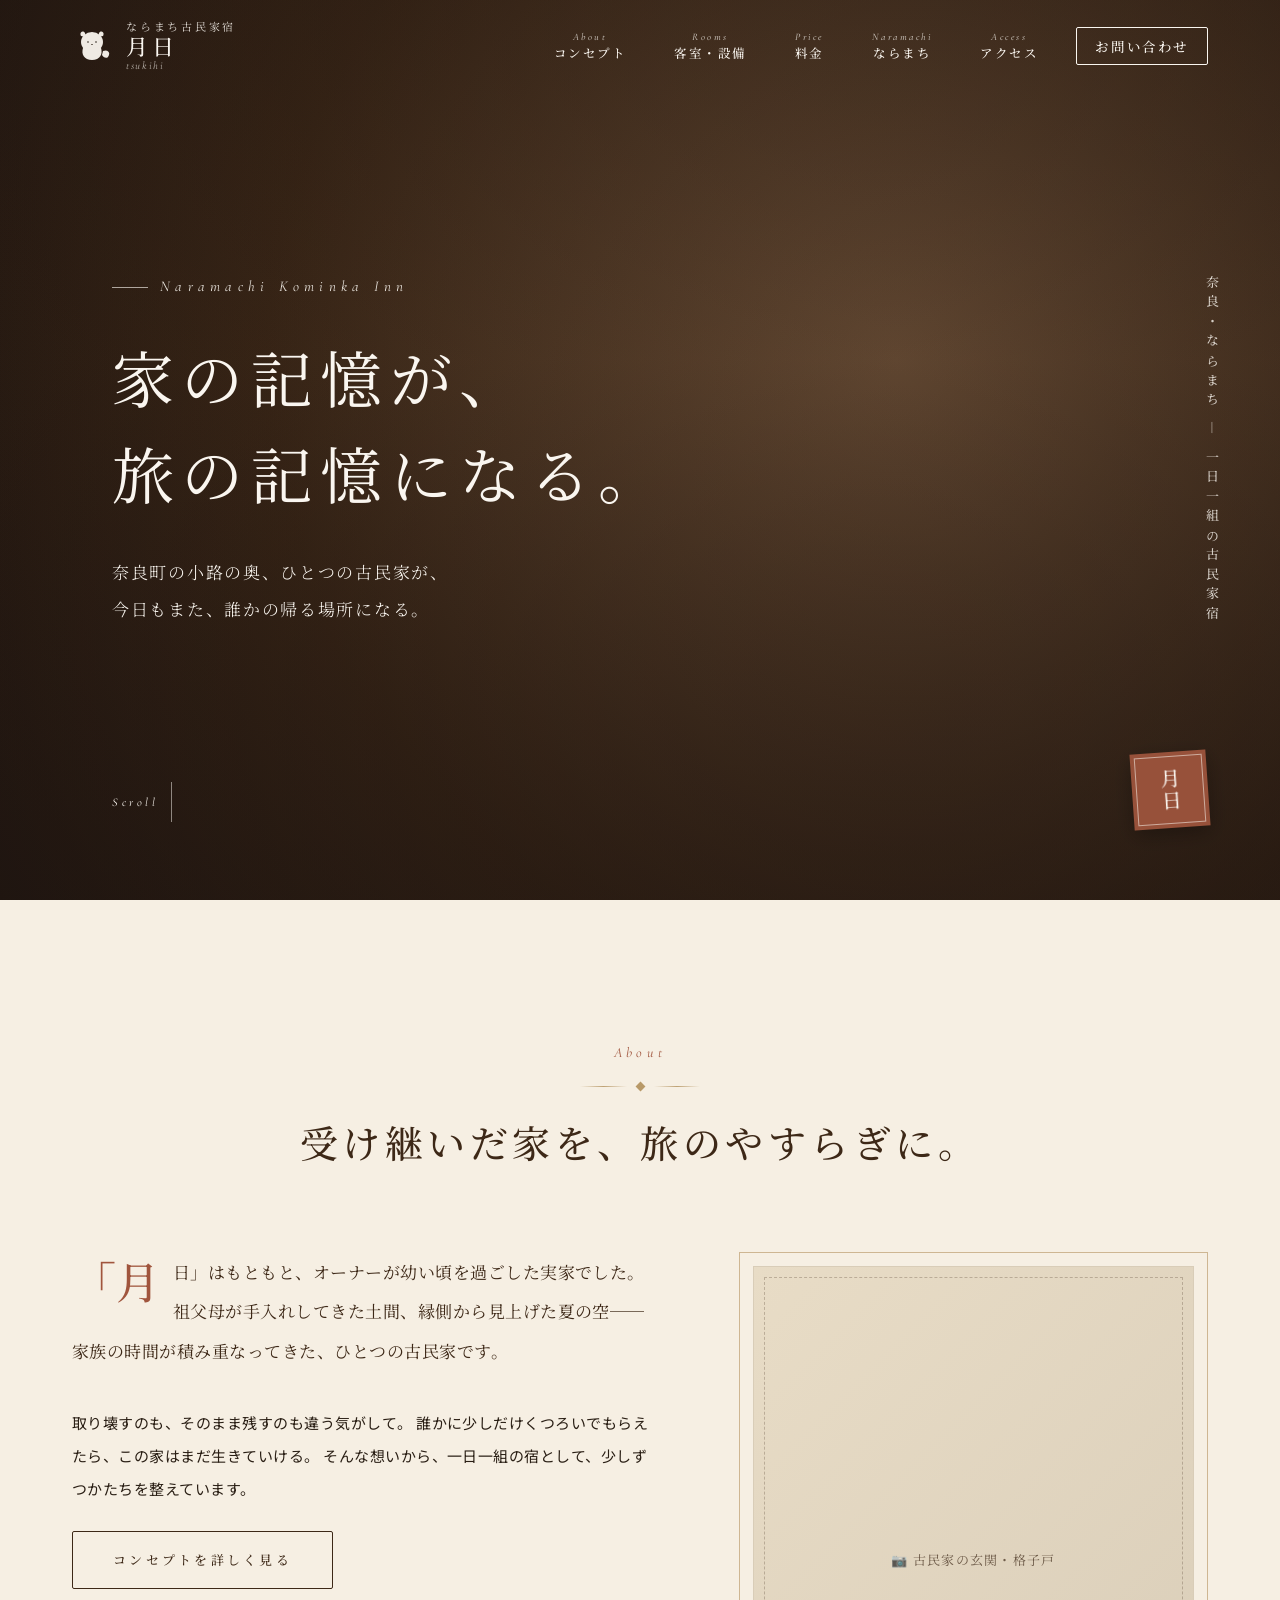
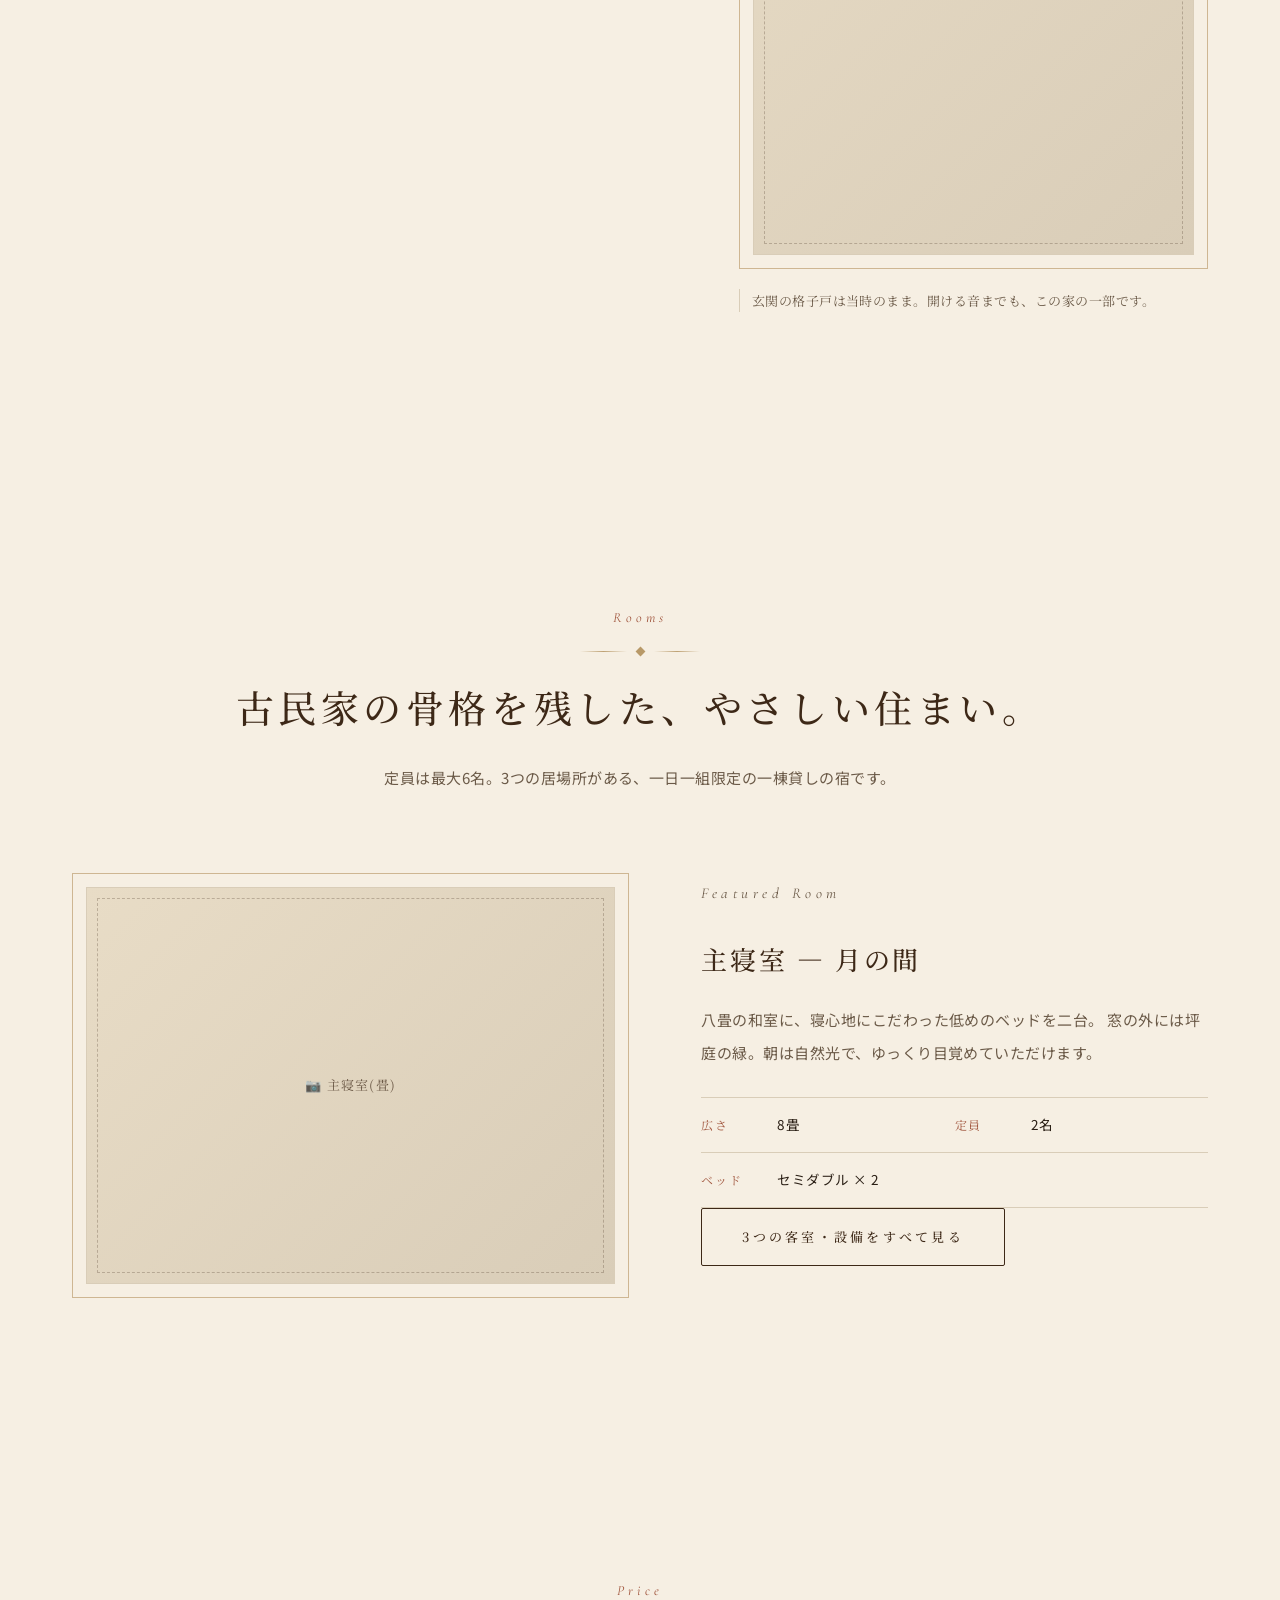
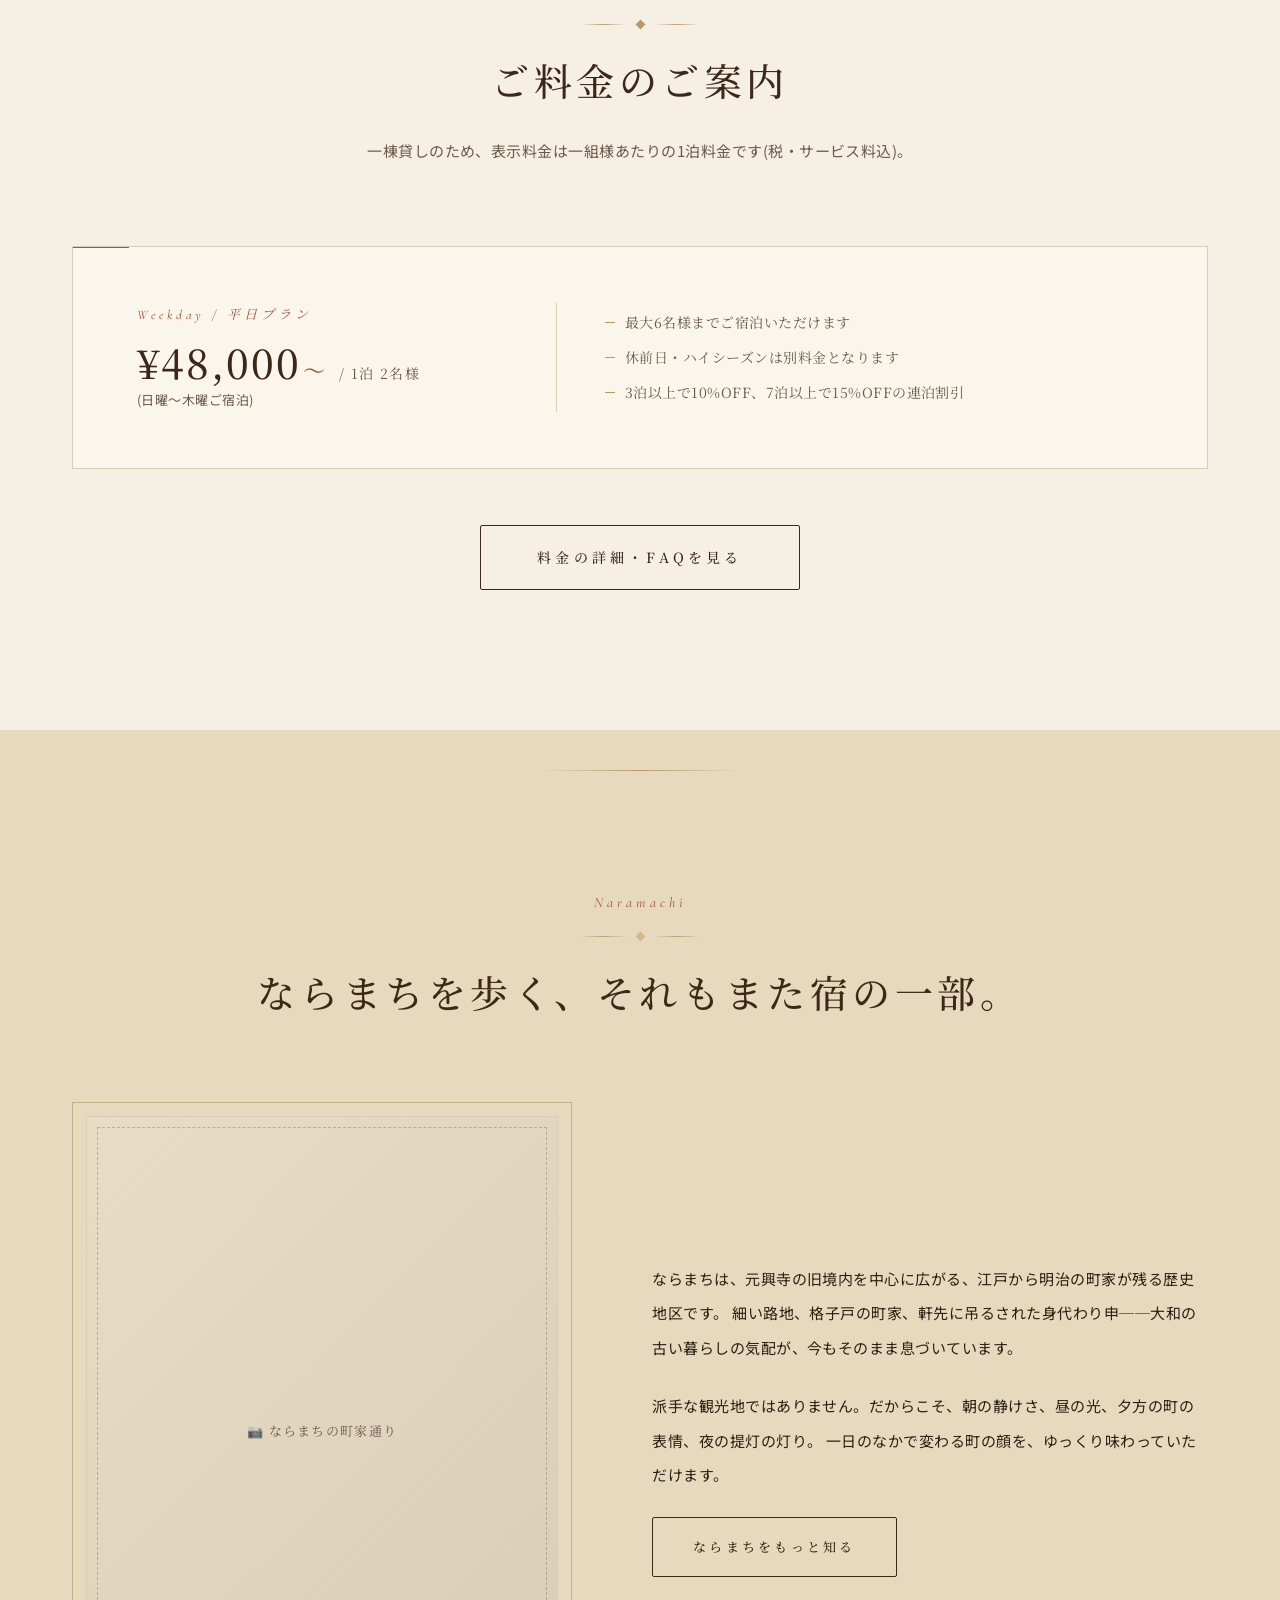
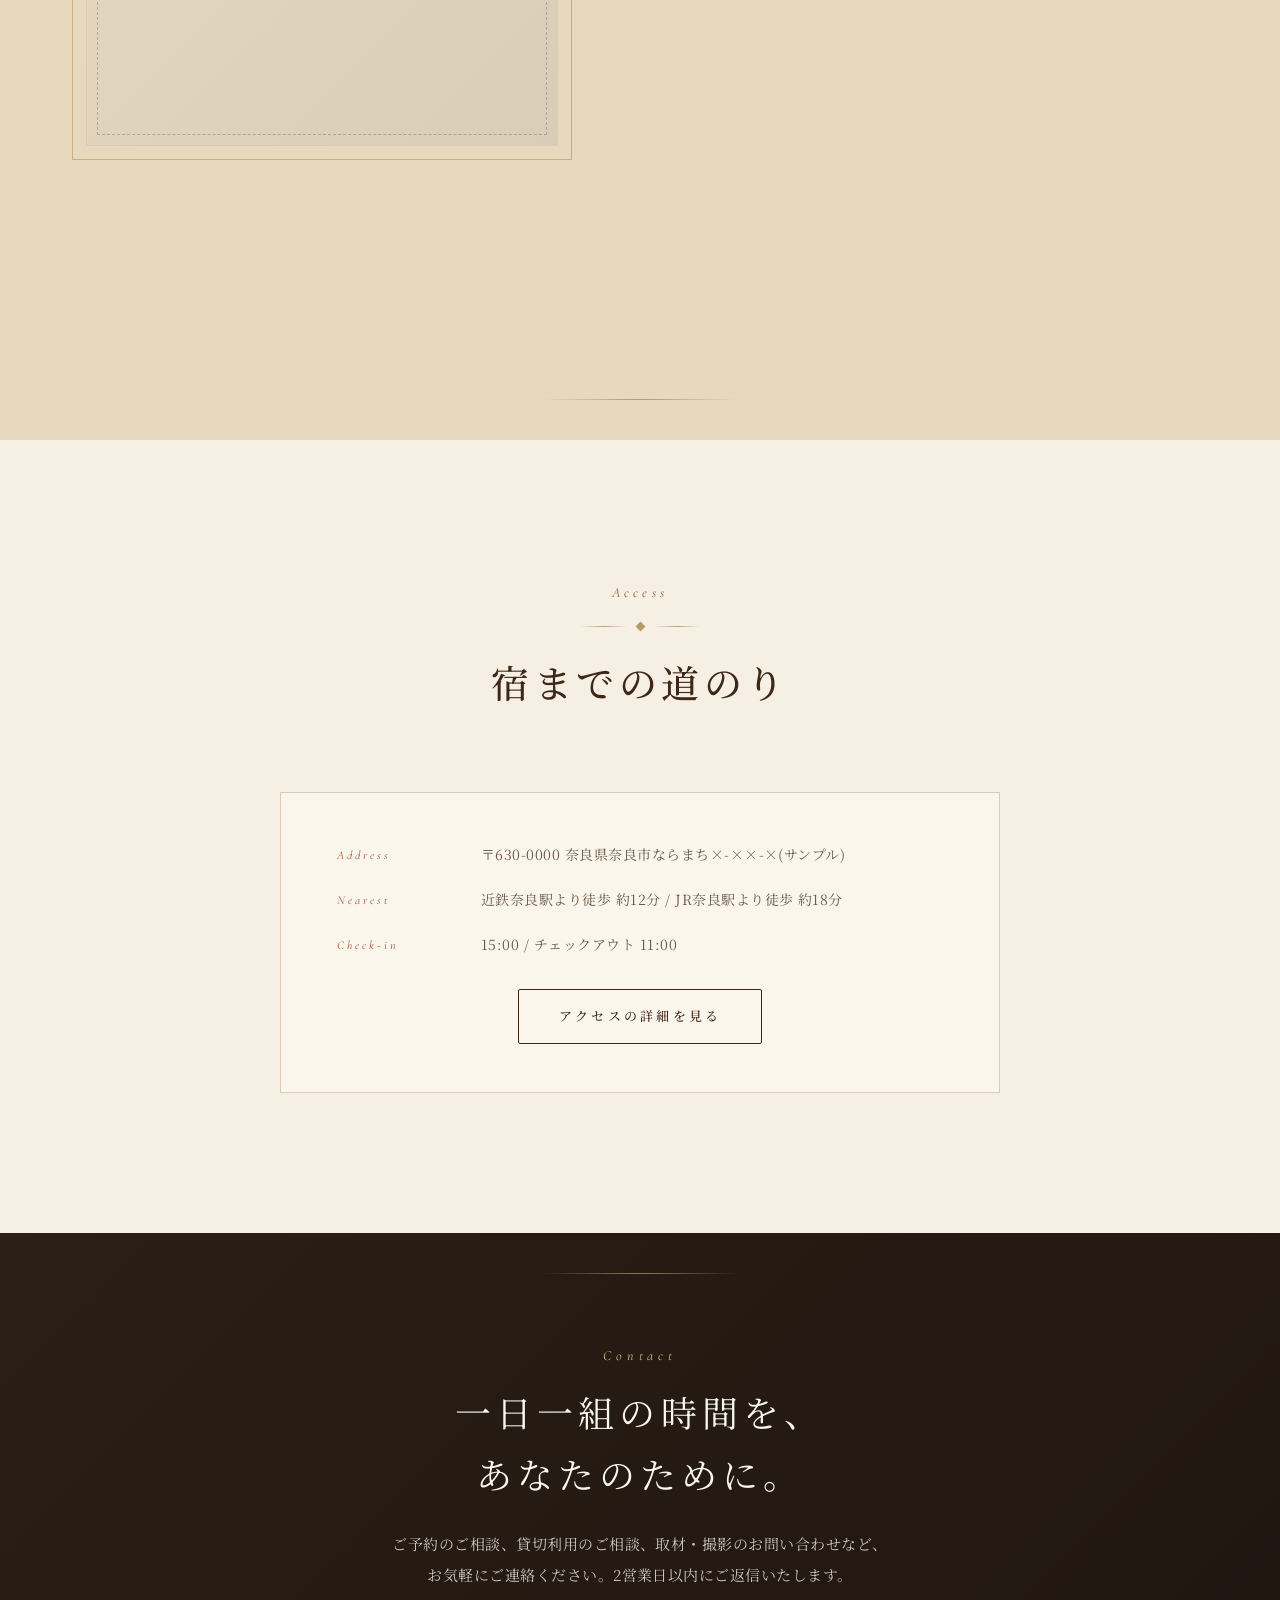
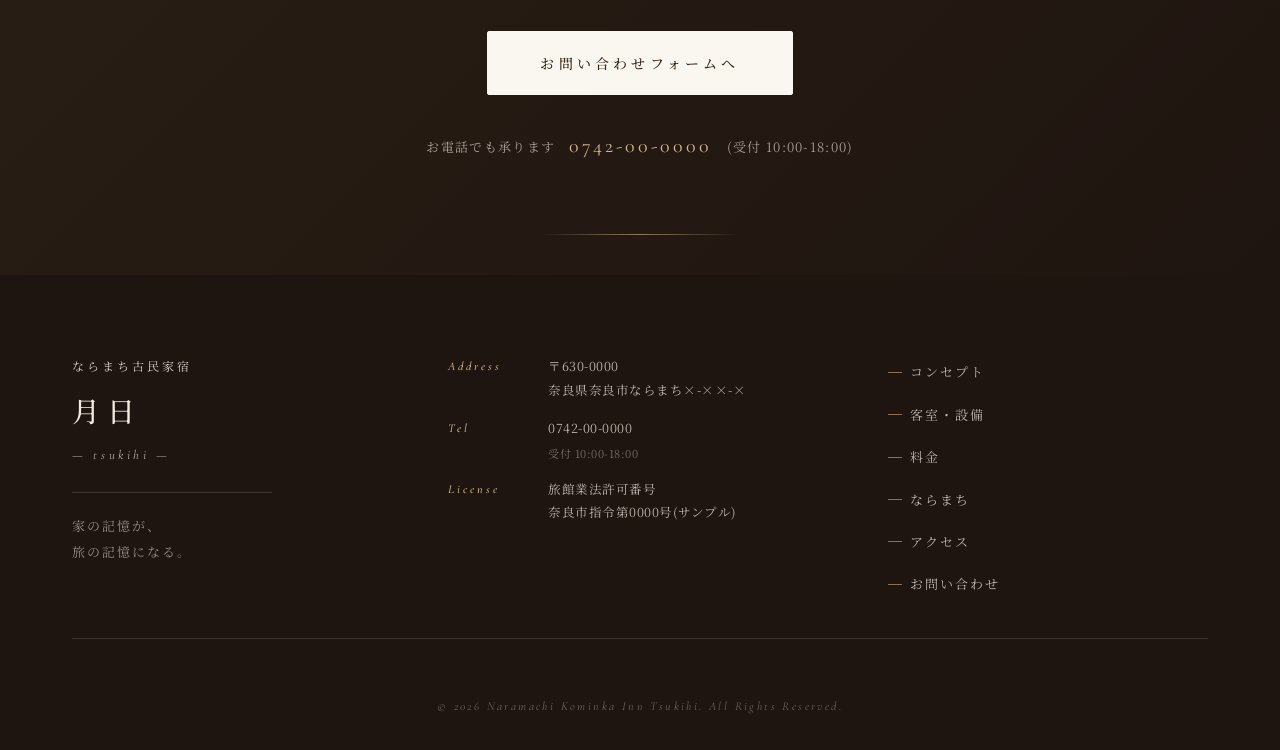
==== commit 2dce4da8: "Split site into 7 pages (Home / About / Rooms / Price / Naramachi / Access / Contact) - index.html を" ====
--- a/index.html
+++ b/index.html
@@ -44,7 +44,7 @@
 ============================ -->
 <header class="site-header" id="siteHeader">
   <div class="header-inner">
-    <a href="#top" class="site-logo" aria-label="ならまち古民家宿 月日">
+    <a href="index.html" class="site-logo" aria-label="ならまち古民家宿 月日">
       <span class="logo-mark" aria-hidden="true">
         <svg class="logo-tanuki" viewBox="0 0 80 72"><use href="#mascot-tanuki"/></svg>
       </span>
@@ -56,13 +56,12 @@
     </a>
     <nav class="site-nav">
       <ul>
-        <li><a href="#concept"><span class="nav-en">Concept</span><span class="nav-jp">コンセプト</span></a></li>
-        <li><a href="#room"><span class="nav-en">Rooms</span><span class="nav-jp">客室</span></a></li>
-        <li><a href="#amenity"><span class="nav-en">Amenity</span><span class="nav-jp">設備</span></a></li>
-        <li><a href="#price"><span class="nav-en">Price</span><span class="nav-jp">料金</span></a></li>
-        <li><a href="#naramachi"><span class="nav-en">Naramachi</span><span class="nav-jp">ならまち</span></a></li>
-        <li><a href="#access"><span class="nav-en">Access</span><span class="nav-jp">アクセス</span></a></li>
-        <li><a href="#contact" class="nav-cta">お問い合わせ</a></li>
+        <li><a href="about.html"><span class="nav-en">About</span><span class="nav-jp">コンセプト</span></a></li>
+        <li><a href="rooms.html"><span class="nav-en">Rooms</span><span class="nav-jp">客室・設備</span></a></li>
+        <li><a href="price.html"><span class="nav-en">Price</span><span class="nav-jp">料金</span></a></li>
+        <li><a href="naramachi.html"><span class="nav-en">Naramachi</span><span class="nav-jp">ならまち</span></a></li>
+        <li><a href="access.html"><span class="nav-en">Access</span><span class="nav-jp">アクセス</span></a></li>
+        <li><a href="contact.html" class="nav-cta">お問い合わせ</a></li>
       </ul>
     </nav>
     <button class="menu-toggle" id="menuToggle" aria-label="メニューを開く">
@@ -84,7 +83,6 @@
   </div>
   <div class="hero-overlay"></div>
 
-  <!-- 縦書きの添え書き -->
   <p class="hero-vertical" aria-hidden="true">奈良・ならまち ― 一日一組の古民家宿</p>
 
   <div class="hero-content">
@@ -97,25 +95,24 @@
       奈良町の小路の奥、ひとつの古民家が、<br />
       今日もまた、誰かの帰る場所になる。
     </p>
-    <a href="#concept" class="hero-scroll">
+    <a href="#about-digest" class="hero-scroll">
       <span>Scroll</span>
       <i></i>
     </a>
   </div>
 
-  <!-- 朱印風のロゴマーク -->
   <div class="hero-seal" aria-hidden="true">
     <span>月日</span>
   </div>
 </section>
 
 <!-- ============================
-     Concept / 由来
-============================ -->
-<section class="section section--concept" id="concept">
-  <div class="container">
-    <div class="section-head">
-      <p class="section-en">Concept</p>
+     About Digest
+============================ -->
+<section class="section section--concept" id="about-digest">
+  <div class="container">
+    <div class="section-head">
+      <p class="section-en">About</p>
       <div class="ornament"><span></span><i></i><span></span></div>
       <h2 class="section-title">受け継いだ家を、<br class="sp-only" />旅のやすらぎに。</h2>
     </div>
@@ -124,30 +121,15 @@
       <div class="concept-text">
         <p class="lead">
           「月日」はもともと、オーナーが幼い頃を過ごした実家でした。<br />
-          祖父母が丁寧に手入れしてきた土間、ふすま越しに聞こえた笑い声、縁側から見上げた夏の空──
-          家族の時間が静かに積み重なってきた、ひとつの古民家です。
+          祖父母が手入れしてきた土間、縁側から見上げた夏の空──家族の時間が積み重なってきた、ひとつの古民家です。
         </p>
         <p>
-          両親が住まわれなくなった後、「この家をどう残そう」と悩んだ時期がありました。
-          取り壊すのは簡単でしたが、柱の傷も、縁側のきしみも、どれも家族の記憶そのもの。
-          なかなか手放せずにいたとき、ふと思ったのです。
-        </p>
-        <p class="quote">
-          「自分たちが大切にしてきたこの場所で、<br />
-          誰かに少しだけくつろいでもらえたら、<br />
-          この家は、まだ生きていけるのではないか」
-        </p>
-        <p>
-          そうして「残したい」気持ちは、「泊まってほしい」という気持ちに静かに変わっていきました。
-          建具や梁はそのままに、水回りや寝室だけを現代の暮らしに合わせて整え、
-          旅人がゆっくりと時間を忘れられる宿として、少しずつかたちを整えています。
-        </p>
-        <p>
-          家の古さは、不便さではなく、やさしさであってほしい。<br />
-          そんな願いを込めて、今日もこの家は、あなたの到着を待っています。
-        </p>
-        <p class="concept-sign">
-          — 月日 主人 <span class="concept-sign-seal" aria-hidden="true">印</span>
+          取り壊すのも、そのまま残すのも違う気がして。
+          誰かに少しだけくつろいでもらえたら、この家はまだ生きていける。
+          そんな想いから、一日一組の宿として、少しずつかたちを整えています。
+        </p>
+        <p class="digest-cta-wrap">
+          <a href="about.html" class="btn btn-outline">コンセプトを詳しく見る</a>
         </p>
       </div>
 
@@ -162,81 +144,16 @@
 </section>
 
 <!-- ============================
-     Feature / 宿の魅力
-============================ -->
-<section class="section section--feature" id="feature">
-  <div class="container">
-    <div class="section-head">
-      <p class="section-en">Why Tsukihi</p>
-      <div class="ornament"><span></span><i></i><span></span></div>
-      <h2 class="section-title">ここで過ごす、<br class="sp-only" />四つのやすらぎ。</h2>
-      <p class="section-desc">
-        長く家として生きてきた建物だからこそ味わえる、ホテルとは違う時間の流れを、<br class="pc-only" />
-        四つの視点からご紹介します。
-      </p>
-    </div>
-
-    <div class="feature-grid">
-      <article class="feature-card">
-        <div class="feature-num">01</div>
-        <div class="image-frame"><div class="image-placeholder image-placeholder--feature" data-label="畳の間でくつろぐ様子"></div></div>
-        <h3 class="feature-title">畳と木の香りに、<br />ほどけていく時間。</h3>
-        <p>
-          磨き上げた床板、新調した畳、そして古い梁。
-          素材の呼吸が感じられる空間は、不思議と肩の力が抜けていきます。
-          到着して一息、お茶を一杯。それだけで旅の疲れがゆっくりほぐれていきます。
-        </p>
-      </article>
-
-      <article class="feature-card">
-        <div class="feature-num">02</div>
-        <div class="image-frame"><div class="image-placeholder image-placeholder--feature" data-label="坪庭と縁側"></div></div>
-        <h3 class="feature-title">縁側と坪庭が、<br />日常から旅人を連れ出す。</h3>
-        <p>
-          小さな坪庭に差す光を眺めながら、縁側に腰かける時間。
-          スマートフォンを置いて、ただ風の音や鳥の声に耳を澄ませるだけで、
-          ここが旅先であることをあらためて実感していただけます。
-        </p>
-      </article>
-
-      <article class="feature-card">
-        <div class="feature-num">03</div>
-        <div class="image-frame"><div class="image-placeholder image-placeholder--feature" data-label="ならまちの路地"></div></div>
-        <h3 class="feature-title">扉の外は、<br />千年の町並み。</h3>
-        <p>
-          宿を一歩出れば、そこはもうならまちの路地。
-          格子戸の町家、老舗の甘味処、小さな雑貨店。
-          観光地でありながら、暮らしの気配が色濃く残るこの界隈を、
-          自分の家から歩き出すように楽しめます。
-        </p>
-      </article>
-
-      <article class="feature-card">
-        <div class="feature-num">04</div>
-        <div class="image-frame"><div class="image-placeholder image-placeholder--feature" data-label="一棟貸しの室内"></div></div>
-        <h3 class="feature-title">一棟貸しで、<br />気兼ねなく、のびやかに。</h3>
-        <p>
-          「月日」は一日一組限定の一棟貸し。
-          ご家族での団らんも、気の置けない友人との夜更かしも、
-          誰にも気兼ねすることなく過ごしていただけます。
-          この家は、滞在中あなたたちだけのもの。
-        </p>
-      </article>
-    </div>
-  </div>
-</section>
-
-<!-- ============================
-     Room / 客室
-============================ -->
-<section class="section section--room" id="room">
+     Rooms Digest
+============================ -->
+<section class="section section--room">
   <div class="container">
     <div class="section-head">
       <p class="section-en">Rooms</p>
       <div class="ornament"><span></span><i></i><span></span></div>
       <h2 class="section-title">古民家の骨格を残した、<br class="sp-only" />やさしい住まい。</h2>
       <p class="section-desc">
-        定員は最大6名。家族旅行やグループ旅行にもゆったりとお過ごしいただけます。
+        定員は最大6名。3つの居場所がある、一日一組限定の一棟貸しの宿です。
       </p>
     </div>
 
@@ -246,7 +163,7 @@
           <div class="image-placeholder image-placeholder--wide" data-label="主寝室(畳)"></div>
         </div>
         <div class="room-text">
-          <p class="room-label">Room 01</p>
+          <p class="room-label">Featured Room</p>
           <h3 class="room-title">主寝室 ― 月の間</h3>
           <p>
             八畳の和室に、寝心地にこだわった低めのベッドを二台。
@@ -257,246 +174,52 @@
             <li><span>定員</span>2名</li>
             <li><span>ベッド</span>セミダブル × 2</li>
           </ul>
+          <p class="digest-cta-wrap">
+            <a href="rooms.html" class="btn btn-outline">3つの客室・設備をすべて見る</a>
+          </p>
         </div>
       </div>
-
-      <div class="room-item room-item--reverse">
-        <div class="image-frame">
-          <div class="image-placeholder image-placeholder--wide" data-label="離れの和室"></div>
-        </div>
-        <div class="room-text">
-          <p class="room-label">Room 02</p>
-          <h3 class="room-title">離れの間 ― 日の間</h3>
-          <p>
-            母屋から渡り廊下でつながる離れ。
-            少しこもって読書をしたり、昼寝をしたり。
-            家の中にもう一つ「静かな居場所」があります。
-          </p>
-          <ul class="room-meta">
-            <li><span>広さ</span>6畳</li>
-            <li><span>定員</span>2名</li>
-            <li><span>寝具</span>布団 × 2</li>
-          </ul>
-        </div>
-      </div>
-
-      <div class="room-item">
-        <div class="image-frame">
-          <div class="image-placeholder image-placeholder--wide" data-label="リビング・居間"></div>
-        </div>
-        <div class="room-text">
-          <p class="room-label">Room 03</p>
-          <h3 class="room-title">居間 ― 集いの間</h3>
-          <p>
-            古い梁をそのまま残した、天井の高い居間。
-            大きなローテーブルを囲んで、持ち寄ったお酒や奈良の味を、心ゆくまで楽しめます。
-          </p>
-          <ul class="room-meta">
-            <li><span>広さ</span>12畳</li>
-            <li><span>定員</span>補助布団 +2名可</li>
-            <li><span>設備</span>55型TV・スピーカー</li>
-          </ul>
-        </div>
-      </div>
-    </div>
-  </div>
-</section>
-
-<!-- ============================
-     Amenity / 設備・アメニティ
-============================ -->
-<section class="section section--amenity" id="amenity">
-  <div class="container">
-    <div class="section-head">
-      <p class="section-en">Amenities &amp; Facilities</p>
-      <div class="ornament"><span></span><i></i><span></span></div>
-      <h2 class="section-title">手ぶらで訪れ、<br class="sp-only" />我が家のように過ごす。</h2>
-      <p class="section-desc">
-        長い滞在でも不便なく過ごしていただけるよう、暮らしの道具を一通り揃えています。<br class="pc-only" />
-        奈良の草木を使ったオリジナルのバスアメニティもご用意しました。
-      </p>
-    </div>
-
-    <div class="amenity-grid">
-      <div class="amenity-card">
-        <div class="amenity-icon" aria-hidden="true">
-          <svg viewBox="0 0 40 40" fill="none" stroke="currentColor" stroke-width="1.2">
-            <path d="M6 20 L20 6 L34 20 L34 34 L6 34 Z" />
-            <path d="M16 34 L16 22 L24 22 L24 34" />
-          </svg>
-        </div>
-        <h3 class="amenity-title">お部屋・リビング</h3>
-        <ul>
-          <li>羽毛布団・低反発枕</li>
-          <li>作務衣(ルームウェア)</li>
-          <li>バスローブ</li>
-          <li>加湿空気清浄機</li>
-          <li>Bluetooth スピーカー</li>
-          <li>55型 スマートTV</li>
-          <li>本棚(奈良・民芸・旅エッセイ)</li>
-        </ul>
-      </div>
-
-      <div class="amenity-card">
-        <div class="amenity-icon" aria-hidden="true">
-          <svg viewBox="0 0 40 40" fill="none" stroke="currentColor" stroke-width="1.2">
-            <path d="M8 16 C 8 10, 14 6, 20 6 C 26 6, 32 10, 32 16" />
-            <path d="M6 18 L34 18" />
-            <path d="M8 18 L8 30 C 8 32, 10 34, 12 34 L28 34 C 30 34, 32 32, 32 30 L32 18" />
-          </svg>
-        </div>
-        <h3 class="amenity-title">水回り・バスルーム</h3>
-        <ul>
-          <li>檜張りの湯船</li>
-          <li>独立シャワールーム</li>
-          <li>奈良の草木アメニティ(シャンプー・リンス・ボディソープ)</li>
-          <li>洗顔・クレンジング・化粧水・乳液</li>
-          <li>バスタオル・フェイスタオル</li>
-          <li>ヘアドライヤー(高機能)</li>
-          <li>ドラム式洗濯乾燥機・アイロン</li>
-        </ul>
-      </div>
-
-      <div class="amenity-card">
-        <div class="amenity-icon" aria-hidden="true">
-          <svg viewBox="0 0 40 40" fill="none" stroke="currentColor" stroke-width="1.2">
-            <rect x="7" y="10" width="26" height="22" rx="1" />
-            <path d="M7 18 L33 18" />
-            <circle cx="13" cy="14" r="1.2" fill="currentColor" />
-            <circle cx="18" cy="14" r="1.2" fill="currentColor" />
-            <path d="M14 24 L18 24 M22 24 L28 24 M14 28 L18 28 M22 28 L28 28" />
-          </svg>
-        </div>
-        <h3 class="amenity-title">キッチン・ダイニング</h3>
-        <ul>
-          <li>IHコンロ 2口・電子レンジ・トースター</li>
-          <li>大型冷蔵庫・食器洗い乾燥機</li>
-          <li>炊飯器・電気ケトル・ミルフォーマー</li>
-          <li>調理器具・食器一式(6名分)</li>
-          <li>大和茶・ドリップコーヒー</li>
-          <li>ミネラルウォーター</li>
-          <li>到着日の茶菓子(日替わり)</li>
-        </ul>
-      </div>
-
-      <div class="amenity-card">
-        <div class="amenity-icon" aria-hidden="true">
-          <svg viewBox="0 0 40 40" fill="none" stroke="currentColor" stroke-width="1.2">
-            <circle cx="20" cy="20" r="12" />
-            <path d="M20 8 L20 20 L28 24" />
-          </svg>
-        </div>
-        <h3 class="amenity-title">ご滞在のお楽しみ</h3>
-        <ul>
-          <li>高速 Wi-Fi(全室)</li>
-          <li>冷暖房完備(全室個別空調)</li>
-          <li>貸出自転車 2台</li>
-          <li>浴衣(ご希望の方)</li>
-          <li>オリジナルならまち散策マップ</li>
-          <li>番傘・扇子</li>
-          <li>ベビーベッド(要予約・無料)</li>
-        </ul>
-      </div>
-    </div>
-
-    <div class="amenity-note">
-      <p>
-        <span class="amenity-note-label">Option</span>
-        朝食の持ち込みサービス(近隣パン店・和食店から)、夕食のケータリング、
-        奈良のお茶会体験など、オプションもご相談いただけます。
-      </p>
-    </div>
-  </div>
-</section>
-
-<!-- ============================
-     Price / 料金
-============================ -->
-<section class="section section--price" id="price">
+    </div>
+  </div>
+</section>
+
+<!-- ============================
+     Price Digest
+============================ -->
+<section class="section section--price">
   <div class="container">
     <div class="section-head">
       <p class="section-en">Price</p>
       <div class="ornament"><span></span><i></i><span></span></div>
       <h2 class="section-title">ご料金のご案内</h2>
       <p class="section-desc">
-        一棟貸しのため、表示料金は一組様あたりの1泊料金です(税・サービス料込)。<br class="pc-only" />
-        最大6名様までご宿泊いただけます。
+        一棟貸しのため、表示料金は一組様あたりの1泊料金です(税・サービス料込)。
       </p>
     </div>
 
-    <div class="price-table">
-      <div class="price-card price-card--main">
-        <p class="price-tag">Weekday</p>
-        <h3 class="price-card-title">平日プラン</h3>
-        <p class="price-card-sub">日曜〜木曜ご宿泊</p>
-        <ul class="price-list">
-          <li><span>2名様</span><b>¥48,000<em>〜</em></b></li>
-          <li><span>3名様</span><b>¥58,000<em>〜</em></b></li>
-          <li><span>4名様</span><b>¥68,000<em>〜</em></b></li>
-          <li><span>5名様</span><b>¥76,000<em>〜</em></b></li>
-          <li><span>6名様</span><b>¥84,000<em>〜</em></b></li>
-        </ul>
-      </div>
-
-      <div class="price-card">
-        <p class="price-tag">Weekend</p>
-        <h3 class="price-card-title">休日・休前日</h3>
-        <p class="price-card-sub">金曜・土曜・祝前日</p>
-        <p class="price-extra">平日料金 <b>+ ¥10,000</b></p>
-        <p class="price-note">
-          例)2名様 ¥58,000〜 / 6名様 ¥94,000〜
-        </p>
-      </div>
-
-      <div class="price-card">
-        <p class="price-tag">High Season</p>
-        <h3 class="price-card-title">ハイシーズン</h3>
-        <p class="price-card-sub">GW・お盆・年末年始・紅葉期 など</p>
-        <p class="price-extra">平日料金 <b>+ ¥15,000</b></p>
-        <p class="price-note">
-          期間は年度ごとに変動いたします。<br />
-          詳しい日程は個別にご案内します。
-        </p>
-      </div>
-    </div>
-
-    <div class="price-extra-box">
-      <h3 class="price-extra-title">連泊割引</h3>
-      <div class="price-discount">
-        <div>
-          <p class="price-discount-label">3泊以上</p>
-          <p class="price-discount-value">10<em>%</em><span>OFF</span></p>
-        </div>
-        <div>
-          <p class="price-discount-label">7泊以上</p>
-          <p class="price-discount-value">15<em>%</em><span>OFF</span></p>
-        </div>
-      </div>
-    </div>
-
-    <div class="price-include">
-      <p class="price-include-title">料金に含まれるもの</p>
-      <p>
-        宿泊費 / 一棟貸切利用料 / アメニティ一式 / Wi-Fi / 清掃費 / 到着日の茶菓子セット
-      </p>
-      <p class="price-include-note">
-        ※ チェックイン 15:00 / チェックアウト 11:00 <br />
-        ※ お一人様で宿泊の場合、2名様料金でお願いしております。 <br />
-        ※ ご宿泊料金は為替・燃料費等により変動する場合がございます。 <br />
-        ※ キャンセルポリシーはご予約確定時にご案内いたします。
-      </p>
-    </div>
-
-    <div class="price-cta">
-      <a href="#contact" class="btn btn-outline">ご予約・お問い合わせ</a>
-    </div>
-  </div>
-</section>
-
-<!-- ============================
-     Naramachi / ならまちの魅力
-============================ -->
-<section class="section section--naramachi" id="naramachi">
+    <div class="price-teaser">
+      <div class="price-teaser-card">
+        <p class="price-teaser-label">Weekday / 平日プラン</p>
+        <p class="price-teaser-value">¥48,000<em>〜</em><span>/ 1泊 2名様</span></p>
+        <p class="price-teaser-note">(日曜〜木曜ご宿泊)</p>
+      </div>
+      <ul class="price-teaser-list">
+        <li>最大6名様までご宿泊いただけます</li>
+        <li>休前日・ハイシーズンは別料金となります</li>
+        <li>3泊以上で10%OFF、7泊以上で15%OFFの連泊割引</li>
+      </ul>
+    </div>
+
+    <div class="digest-cta-center">
+      <a href="price.html" class="btn btn-outline">料金の詳細・FAQを見る</a>
+    </div>
+  </div>
+</section>
+
+<!-- ============================
+     Naramachi Digest
+============================ -->
+<section class="section section--naramachi">
   <div class="container">
     <div class="section-head">
       <p class="section-en">Naramachi</p>
@@ -512,54 +235,25 @@
       </div>
       <div class="naramachi-text">
         <p>
-          ならまちは、かつての元興寺(がんごうじ)の旧境内を中心に広がる、江戸から明治にかけての町家が残る歴史地区です。
-          碁盤目状に走る細い路地、格子戸の町家、軒先に吊るされた身代わり申──
-          大和の古い暮らしの気配が、今もそのまま息づいています。
+          ならまちは、元興寺の旧境内を中心に広がる、江戸から明治の町家が残る歴史地区です。
+          細い路地、格子戸の町家、軒先に吊るされた身代わり申──大和の古い暮らしの気配が、今もそのまま息づいています。
         </p>
         <p>
           派手な観光地ではありません。だからこそ、朝の静けさ、昼の光、夕方の町の表情、夜の提灯の灯り。
-          一日のなかでめまぐるしく変わる町の顔を、ゆっくり味わっていただけます。
-        </p>
-        <p>
-          老舗の和菓子店で季節の上生菓子をいただいたり、
-          古い町家を改装したカフェで一杯のコーヒーを楽しんだり。
-          予定を詰め込まないことが、この町を一番豊かに過ごす方法かもしれません。
-        </p>
-      </div>
-    </div>
-
-    <div class="nara-spots">
-      <h3 class="nara-spots-title">宿から歩いて行ける、おすすめの寄り道</h3>
-      <div class="nara-spots-grid">
-        <div class="spot-card">
-          <div class="image-placeholder image-placeholder--square" data-label="元興寺"></div>
-          <h4>元興寺</h4>
-          <p>世界遺産。国宝の極楽堂と、瓦に刻まれた千年の時間を静かに感じられます。</p>
-        </div>
-        <div class="spot-card">
-          <div class="image-placeholder image-placeholder--square" data-label="奈良公園の鹿"></div>
-          <h4>奈良公園</h4>
-          <p>宿から徒歩15分ほど。朝、鹿たちが目覚める時間帯の散歩が特に気持ちよく。</p>
-        </div>
-        <div class="spot-card">
-          <div class="image-placeholder image-placeholder--square" data-label="東大寺"></div>
-          <h4>東大寺</h4>
-          <p>大仏殿はもちろん、二月堂から見下ろす奈良の町の景色は圧巻です。</p>
-        </div>
-        <div class="spot-card">
-          <div class="image-placeholder image-placeholder--square" data-label="春日大社"></div>
-          <h4>春日大社</h4>
-          <p>朱色の回廊と、苔むす石灯籠。朝いちばんの参拝がおすすめです。</p>
-        </div>
-      </div>
-    </div>
-  </div>
-</section>
-
-<!-- ============================
-     Access
-============================ -->
-<section class="section section--access" id="access">
+          一日のなかで変わる町の顔を、ゆっくり味わっていただけます。
+        </p>
+        <p class="digest-cta-wrap">
+          <a href="naramachi.html" class="btn btn-outline">ならまちをもっと知る</a>
+        </p>
+      </div>
+    </div>
+  </div>
+</section>
+
+<!-- ============================
+     Access Digest
+============================ -->
+<section class="section section--access">
   <div class="container">
     <div class="section-head">
       <p class="section-en">Access</p>
@@ -567,159 +261,37 @@
       <h2 class="section-title">宿までの道のり</h2>
     </div>
 
-    <div class="access-grid">
-      <div class="access-map">
-        <div class="image-frame">
-          <div class="image-placeholder image-placeholder--map" data-label="地図(Googleマップ等を埋め込み)"></div>
-        </div>
-      </div>
-      <div class="access-info">
-        <dl>
-          <dt>住所</dt>
-          <dd>〒630-0000 奈良県奈良市ならまち×-××-×(サンプル)</dd>
-          <dt>最寄駅</dt>
-          <dd>
-            近鉄奈良線「近鉄奈良駅」より徒歩 約12分<br />
-            JR関西本線「奈良駅」より徒歩 約18分
-          </dd>
-          <dt>お車でお越しの方</dt>
-          <dd>
-            近隣のコインパーキングをご利用ください。<br />
-            推奨駐車場のご案内は、ご予約確定後にお送りしています。
-          </dd>
-          <dt>チェックイン / アウト</dt>
-          <dd>15:00 / 11:00</dd>
-        </dl>
-      </div>
-    </div>
-  </div>
-</section>
-
-<!-- ============================
-     FAQ
-============================ -->
-<section class="section section--faq" id="faq">
-  <div class="container container--narrow">
-    <div class="section-head">
-      <p class="section-en">Q &amp; A</p>
-      <div class="ornament"><span></span><i></i><span></span></div>
-      <h2 class="section-title">よくあるご質問</h2>
-    </div>
-
-    <div class="faq-list">
-      <details class="faq-item">
-        <summary>何名まで宿泊できますか?</summary>
-        <div class="faq-answer">
-          <p>最大6名様までご宿泊いただけます。7名以上でのご利用はご相談ください。</p>
-        </div>
-      </details>
-      <details class="faq-item">
-        <summary>食事は付きますか?</summary>
-        <div class="faq-answer">
-          <p>素泊まりが基本ですが、キッチン設備が揃っておりますので、ならまちの食材を買って料理を楽しむ方も多くいらっしゃいます。近隣のおすすめ飲食店リストも宿内にご用意しています。また、ケータリングや朝食の持ち込みサービスもオプションでご利用いただけます。</p>
-        </div>
-      </details>
-      <details class="faq-item">
-        <summary>子ども連れでも泊まれますか?</summary>
-        <div class="faq-answer">
-          <p>もちろん歓迎しております。古い建具も残っていますので、お子様の年齢や人数をご予約時にお知らせください。ベビーベッドの無料貸し出しもご用意しております。</p>
-        </div>
-      </details>
-      <details class="faq-item">
-        <summary>ペットと一緒に泊まれますか?</summary>
-        <div class="faq-answer">
-          <p>大変恐れ入りますが、建物の特性上、現在はペットのご同伴はご遠慮いただいております。</p>
-        </div>
-      </details>
-      <details class="faq-item">
-        <summary>駐車場はありますか?</summary>
-        <div class="faq-answer">
-          <p>敷地内に駐車場はございません。近隣のコインパーキングをご利用いただく形になります。ご予約確定後に詳しいご案内をお送りいたします。</p>
-        </div>
-      </details>
-      <details class="faq-item">
-        <summary>キャンセル料はいつからかかりますか?</summary>
-        <div class="faq-answer">
-          <p>ご宿泊14日前より発生いたします。詳細はご予約確定時にご案内いたします。</p>
-        </div>
-      </details>
-    </div>
-  </div>
-</section>
-
-<!-- ============================
-     Contact Form
-============================ -->
-<section class="section section--contact" id="contact">
-  <div class="container container--narrow">
-    <div class="section-head">
-      <p class="section-en">Contact</p>
-      <div class="ornament"><span></span><i></i><span></span></div>
-      <h2 class="section-title">お問い合わせ・<br class="sp-only" />ご予約相談</h2>
-      <p class="section-desc">
-        ご予約のご相談、貸切利用のご相談、取材・撮影のお問い合わせなど、<br class="pc-only" />
-        お気軽にご連絡ください。2営業日以内にご返信いたします。
-      </p>
-    </div>
-
-    <form class="contact-form" id="contactForm" novalidate>
-      <div class="form-row">
-        <label for="name">お名前 <span class="required">必須</span></label>
-        <input type="text" id="name" name="name" required placeholder="山田 太郎" />
-      </div>
-      <div class="form-row">
-        <label for="email">メールアドレス <span class="required">必須</span></label>
-        <input type="email" id="email" name="email" required placeholder="example@mail.com" />
-      </div>
-      <div class="form-row">
-        <label for="tel">電話番号</label>
-        <input type="tel" id="tel" name="tel" placeholder="090-0000-0000" />
-      </div>
-      <div class="form-row form-row--split">
-        <div>
-          <label for="checkin">宿泊希望日(チェックイン)</label>
-          <input type="date" id="checkin" name="checkin" />
-        </div>
-        <div>
-          <label for="nights">宿泊日数</label>
-          <select id="nights" name="nights">
-            <option value="">選択してください</option>
-            <option value="1">1泊</option>
-            <option value="2">2泊</option>
-            <option value="3">3泊</option>
-            <option value="4+">4泊以上</option>
-          </select>
-        </div>
-      </div>
-      <div class="form-row">
-        <label for="guests">人数</label>
-        <select id="guests" name="guests">
-          <option value="">選択してください</option>
-          <option value="1">1名</option>
-          <option value="2">2名</option>
-          <option value="3">3名</option>
-          <option value="4">4名</option>
-          <option value="5">5名</option>
-          <option value="6">6名</option>
-        </select>
-      </div>
-      <div class="form-row">
-        <label for="message">お問い合わせ内容 <span class="required">必須</span></label>
-        <textarea id="message" name="message" rows="6" required placeholder="ご質問やご要望をご記入ください"></textarea>
-      </div>
-      <div class="form-row form-row--check">
-        <label>
-          <input type="checkbox" id="privacy" name="privacy" required />
-          <span>プライバシーポリシーに同意する</span>
-        </label>
-      </div>
-      <div class="form-submit">
-        <button type="submit" class="btn-submit">送信する</button>
-      </div>
-      <p class="form-thanks" id="formThanks" hidden>
-        お問い合わせありがとうございます。2営業日以内にご返信いたします。
-      </p>
-    </form>
+    <div class="access-teaser">
+      <dl>
+        <dt>Address</dt>
+        <dd>〒630-0000 奈良県奈良市ならまち×-××-×(サンプル)</dd>
+        <dt>Nearest</dt>
+        <dd>近鉄奈良駅より徒歩 約12分 / JR奈良駅より徒歩 約18分</dd>
+        <dt>Check-in</dt>
+        <dd>15:00 / チェックアウト 11:00</dd>
+      </dl>
+      <div class="digest-cta-wrap">
+        <a href="access.html" class="btn btn-outline">アクセスの詳細を見る</a>
+      </div>
+    </div>
+  </div>
+</section>
+
+<!-- ============================
+     Contact CTA banner
+============================ -->
+<section class="home-cta">
+  <div class="home-cta-inner">
+    <p class="home-cta-en">Contact</p>
+    <h2 class="home-cta-title">一日一組の時間を、<br />あなたのために。</h2>
+    <p class="home-cta-lead">
+      ご予約のご相談、貸切利用のご相談、取材・撮影のお問い合わせなど、<br class="pc-only" />
+      お気軽にご連絡ください。2営業日以内にご返信いたします。
+    </p>
+    <a href="contact.html" class="btn-contact">お問い合わせフォームへ</a>
+    <p class="home-cta-phone">
+      お電話でも承ります <em>0742-00-0000</em> (受付 10:00-18:00)
+    </p>
   </div>
 </section>
 
@@ -749,12 +321,12 @@
       </div>
       <nav class="footer-nav">
         <ul>
-          <li><a href="#concept">コンセプト</a></li>
-          <li><a href="#room">客室</a></li>
-          <li><a href="#amenity">設備</a></li>
-          <li><a href="#price">料金</a></li>
-          <li><a href="#naramachi">ならまち</a></li>
-          <li><a href="#contact">お問い合わせ</a></li>
+          <li><a href="about.html">コンセプト</a></li>
+          <li><a href="rooms.html">客室・設備</a></li>
+          <li><a href="price.html">料金</a></li>
+          <li><a href="naramachi.html">ならまち</a></li>
+          <li><a href="access.html">アクセス</a></li>
+          <li><a href="contact.html">お問い合わせ</a></li>
         </ul>
       </nav>
     </div>
--- a/style.css
+++ b/style.css
@@ -1696,3 +1696,397 @@
   .amenity-note { padding: 24px; }
   .amenity-note-label { display: block; margin: 0 0 8px; padding: 0 0 8px; border-right: none; border-bottom: 1px solid var(--color-border); }
 }
+
+/* =========================================
+   Multi-page additions
+========================================= */
+
+/* Current nav highlight */
+.site-nav a.is-current .nav-en,
+.site-nav a.is-current .nav-jp { color: var(--color-gold-light); opacity: 1; }
+.site-header.is-scrolled .site-nav a.is-current .nav-en,
+.site-header.is-scrolled .site-nav a.is-current .nav-jp { color: var(--color-accent); }
+.site-nav a.is-current::after {
+  width: calc(100% - 20px);
+  left: 10px;
+  background: var(--color-gold-light);
+}
+.site-header.is-scrolled .site-nav a.is-current::after { background: var(--color-accent); }
+
+/* Page Hero (subpage header) */
+.page-hero {
+  position: relative;
+  min-height: clamp(340px, 48vh, 460px);
+  padding: 140px 24px 80px;
+  display: flex;
+  align-items: center;
+  justify-content: center;
+  color: #faf6f0;
+  overflow: hidden;
+  isolation: isolate;
+  background: #1f1510;
+}
+.page-hero-bg {
+  position: absolute;
+  inset: 0;
+  z-index: 0;
+  opacity: 0.5;
+}
+.page-hero-bg .image-placeholder {
+  width: 100%;
+  height: 100%;
+  border: none;
+  filter: grayscale(0.15) brightness(0.9);
+}
+.page-hero-bg .image-placeholder::before,
+.page-hero-bg .image-placeholder::after { display: none; }
+.page-hero-overlay {
+  position: absolute;
+  inset: 0;
+  z-index: 1;
+  background: linear-gradient(180deg, rgba(31,21,16,0.55) 0%, rgba(31,21,16,0.4) 45%, rgba(31,21,16,0.75) 100%);
+}
+.page-hero-content {
+  position: relative;
+  z-index: 2;
+  text-align: center;
+  max-width: 780px;
+}
+.page-hero-en {
+  font-family: var(--en-serif);
+  font-style: italic;
+  font-size: 14px;
+  font-weight: 500;
+  letter-spacing: 0.35em;
+  color: var(--color-gold-light);
+  margin: 0 0 14px;
+  opacity: 0;
+  animation: pageHeroFade 1s cubic-bezier(0.2, 0.7, 0.2, 1) 0.2s forwards;
+}
+.page-hero .ornament { margin: 14px auto 22px; }
+.page-hero .ornament span { background: linear-gradient(90deg, transparent 0%, rgba(212, 185, 138, 0.8) 50%, transparent 100%); }
+.page-hero .ornament i { background: var(--color-gold-light); }
+.page-hero-title {
+  font-family: var(--serif);
+  font-weight: 400;
+  font-size: clamp(26px, 3.6vw, 42px);
+  line-height: 1.7;
+  letter-spacing: 0.14em;
+  margin: 0 0 28px;
+  color: #faf6f0;
+  text-shadow: 0 2px 18px rgba(0,0,0,0.3);
+  opacity: 0;
+  animation: pageHeroRise 1.2s cubic-bezier(0.2, 0.7, 0.2, 1) 0.45s forwards;
+}
+@keyframes pageHeroFade { to { opacity: 1; } }
+@keyframes pageHeroRise {
+  from { opacity: 0; transform: translateY(16px); }
+  to { opacity: 1; transform: translateY(0); }
+}
+
+/* Breadcrumb */
+.breadcrumb ol {
+  display: flex;
+  justify-content: center;
+  align-items: center;
+  flex-wrap: wrap;
+  gap: 10px 12px;
+  font-family: var(--en-serif);
+  font-style: italic;
+  font-size: 12px;
+  letter-spacing: 0.25em;
+  margin: 0;
+  padding: 0;
+  list-style: none;
+  opacity: 0;
+  animation: pageHeroFade 1s cubic-bezier(0.2, 0.7, 0.2, 1) 0.7s forwards;
+}
+.breadcrumb li {
+  color: rgba(250,246,240,0.55);
+  display: flex;
+  align-items: center;
+  gap: 12px;
+}
+.breadcrumb li + li::before {
+  content: "›";
+  color: rgba(250,246,240,0.4);
+  font-style: normal;
+}
+.breadcrumb li[aria-current="page"] { color: rgba(250,246,240,0.95); }
+.breadcrumb a {
+  color: inherit;
+  transition: color .3s;
+}
+.breadcrumb a:hover { color: #fff; }
+
+/* Next-page Navigation (bottom of subpages) */
+.next-nav {
+  background: var(--color-bg-alt);
+  border-top: 1px solid var(--color-border);
+}
+.next-nav-grid {
+  max-width: var(--container);
+  margin: 0 auto;
+  display: grid;
+  grid-template-columns: 1fr 1fr;
+}
+.next-nav-item {
+  padding: 56px 48px;
+  display: flex;
+  flex-direction: column;
+  gap: 8px;
+  transition: background .4s;
+  position: relative;
+}
+.next-nav-item + .next-nav-item { border-left: 1px solid var(--color-border); }
+.next-nav-item:hover { background: var(--color-bg-sand); }
+.next-nav-prev { align-items: flex-start; text-align: left; }
+.next-nav-next { align-items: flex-end; text-align: right; }
+.next-nav-item:only-child { grid-column: span 2; }
+.next-nav-label {
+  font-family: var(--en-serif);
+  font-style: italic;
+  font-size: 12px;
+  letter-spacing: 0.3em;
+  color: var(--color-accent);
+  margin: 0;
+  font-weight: 500;
+}
+.next-nav-en {
+  font-family: var(--en-serif);
+  font-style: italic;
+  font-size: 17px;
+  letter-spacing: 0.22em;
+  color: var(--color-gold);
+  margin: 6px 0 0;
+}
+.next-nav-jp {
+  font-family: var(--serif);
+  font-size: 21px;
+  font-weight: 500;
+  letter-spacing: 0.1em;
+  color: var(--color-primary);
+  margin: 0;
+}
+
+/* Home: digest CTA */
+.digest-cta-wrap {
+  margin-top: 36px;
+}
+.digest-cta-wrap .btn { font-size: 13px; padding: 14px 40px; letter-spacing: 0.25em; }
+.digest-cta-center {
+  text-align: center;
+  margin-top: 56px;
+}
+
+/* Home: Price teaser */
+.price-teaser {
+  display: grid;
+  grid-template-columns: minmax(280px, 420px) 1fr;
+  gap: 48px;
+  align-items: center;
+  padding: 56px 64px;
+  background: var(--color-bg-sand);
+  border: 1px solid var(--color-border);
+  position: relative;
+}
+.price-teaser::before {
+  content: "";
+  position: absolute;
+  top: 0; left: 0;
+  width: 56px;
+  height: 1px;
+  background: var(--color-accent);
+}
+.price-teaser-card { border-right: 1px solid var(--color-border); padding-right: 48px; }
+.price-teaser-label {
+  font-family: var(--en-serif);
+  font-style: italic;
+  font-size: 13px;
+  letter-spacing: 0.3em;
+  color: var(--color-accent);
+  margin: 0 0 14px;
+}
+.price-teaser-value {
+  font-family: var(--serif);
+  font-size: 40px;
+  font-weight: 500;
+  color: var(--color-primary);
+  letter-spacing: 0.05em;
+  margin: 0 0 6px;
+  line-height: 1;
+}
+.price-teaser-value em {
+  font-style: normal;
+  font-size: 22px;
+  margin-left: 2px;
+  color: var(--color-accent);
+}
+.price-teaser-value span {
+  display: inline-block;
+  margin-left: 12px;
+  font-size: 14px;
+  font-weight: 400;
+  color: var(--color-text-sub);
+  letter-spacing: 0.1em;
+}
+.price-teaser-note {
+  font-size: 13px;
+  color: var(--color-text-sub);
+  margin: 0;
+}
+.price-teaser-list {
+  display: flex;
+  flex-direction: column;
+  gap: 10px;
+  margin: 0;
+}
+.price-teaser-list li {
+  font-family: var(--serif);
+  font-size: 14px;
+  line-height: 1.8;
+  color: var(--color-text-sub);
+  padding-left: 20px;
+  position: relative;
+}
+.price-teaser-list li::before {
+  content: "";
+  position: absolute;
+  left: 0; top: 12px;
+  width: 10px; height: 1px;
+  background: var(--color-gold);
+}
+
+/* Home: Access teaser */
+.access-teaser {
+  max-width: 720px;
+  margin: 0 auto;
+  padding: 48px 56px;
+  background: var(--color-bg-sand);
+  border: 1px solid var(--color-border);
+  text-align: center;
+}
+.access-teaser dl {
+  display: grid;
+  grid-template-columns: 120px 1fr;
+  gap: 18px 24px;
+  margin: 0 0 32px;
+  text-align: left;
+}
+.access-teaser dt {
+  font-family: var(--en-serif);
+  font-style: italic;
+  font-size: 12px;
+  letter-spacing: 0.25em;
+  color: var(--color-accent);
+  padding-top: 3px;
+}
+.access-teaser dd {
+  font-family: var(--serif);
+  font-size: 14px;
+  line-height: 1.9;
+  color: var(--color-text-sub);
+  margin: 0;
+}
+.access-teaser .digest-cta-wrap { margin-top: 0; }
+
+/* Home: Big Contact CTA banner */
+.home-cta {
+  position: relative;
+  padding: 110px 24px;
+  background: linear-gradient(135deg, #2a1f15 0%, #1f1510 100%);
+  color: #faf6f0;
+  text-align: center;
+  overflow: hidden;
+  isolation: isolate;
+}
+.home-cta::before,
+.home-cta::after {
+  content: "";
+  position: absolute;
+  left: 50%;
+  transform: translateX(-50%);
+  width: 200px;
+  height: 1px;
+  background: linear-gradient(90deg, transparent 0%, rgba(212, 185, 138, 0.6) 50%, transparent 100%);
+}
+.home-cta::before { top: 40px; }
+.home-cta::after { bottom: 40px; }
+.home-cta-inner {
+  max-width: 720px;
+  margin: 0 auto;
+  position: relative;
+  z-index: 1;
+}
+.home-cta-en {
+  font-family: var(--en-serif);
+  font-style: italic;
+  font-size: 14px;
+  letter-spacing: 0.35em;
+  color: var(--color-gold-light);
+  margin: 0 0 12px;
+}
+.home-cta-title {
+  font-family: var(--serif);
+  font-size: clamp(26px, 3.2vw, 36px);
+  font-weight: 400;
+  letter-spacing: 0.14em;
+  line-height: 1.7;
+  margin: 0 0 24px;
+  color: #faf6f0;
+}
+.home-cta-lead {
+  font-family: var(--serif);
+  font-size: 15px;
+  line-height: 2.1;
+  color: rgba(250, 246, 240, 0.78);
+  margin: 0 0 40px;
+}
+.btn-contact {
+  display: inline-block;
+  font-family: var(--serif);
+  font-size: 14px;
+  font-weight: 500;
+  letter-spacing: 0.3em;
+  padding: 18px 52px;
+  color: var(--color-primary);
+  background: #faf6f0;
+  border: 1px solid #faf6f0;
+  border-radius: 2px;
+  transition: background .3s, color .3s, letter-spacing .3s;
+  cursor: pointer;
+}
+.btn-contact:hover {
+  background: var(--color-gold-light);
+  border-color: var(--color-gold-light);
+  letter-spacing: 0.4em;
+}
+.home-cta-phone {
+  margin: 32px 0 0;
+  font-family: var(--serif);
+  font-size: 13px;
+  letter-spacing: 0.1em;
+  color: rgba(250, 246, 240, 0.6);
+}
+.home-cta-phone em {
+  font-style: normal;
+  font-family: var(--en-serif);
+  font-size: 20px;
+  letter-spacing: 0.15em;
+  color: var(--color-gold-light);
+  margin: 0 10px;
+}
+
+/* Responsive for multi-page */
+@media (max-width: 880px) {
+  .page-hero { min-height: 320px; padding: 120px 20px 64px; }
+  .next-nav-item { padding: 40px 28px; }
+  .next-nav-en { font-size: 14px; }
+  .next-nav-jp { font-size: 17px; }
+  .price-teaser { grid-template-columns: 1fr; padding: 40px 28px; gap: 32px; }
+  .price-teaser-card { border-right: none; border-bottom: 1px solid var(--color-border); padding-right: 0; padding-bottom: 28px; }
+  .access-teaser { padding: 36px 28px; }
+  .access-teaser dl { grid-template-columns: 1fr; gap: 4px 0; }
+  .access-teaser dt { padding-top: 12px; }
+  .home-cta { padding: 80px 20px; }
+}
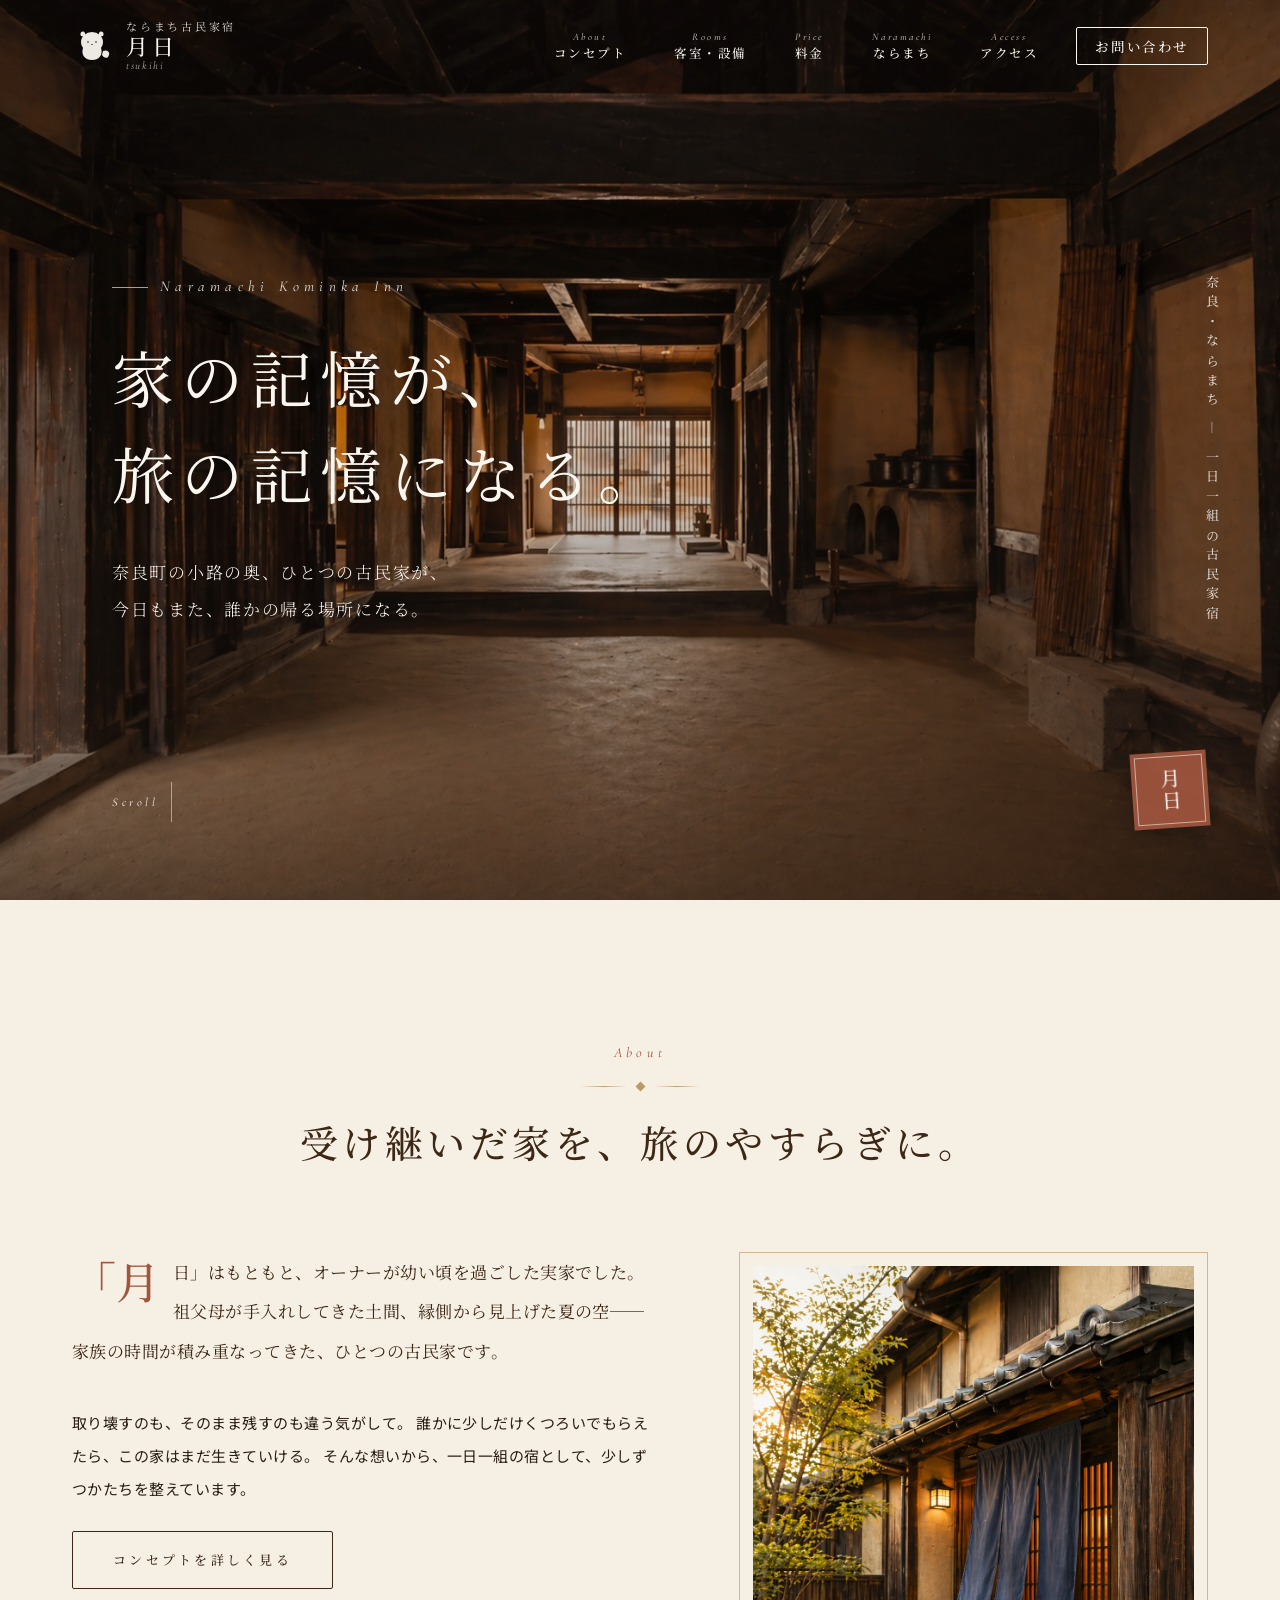
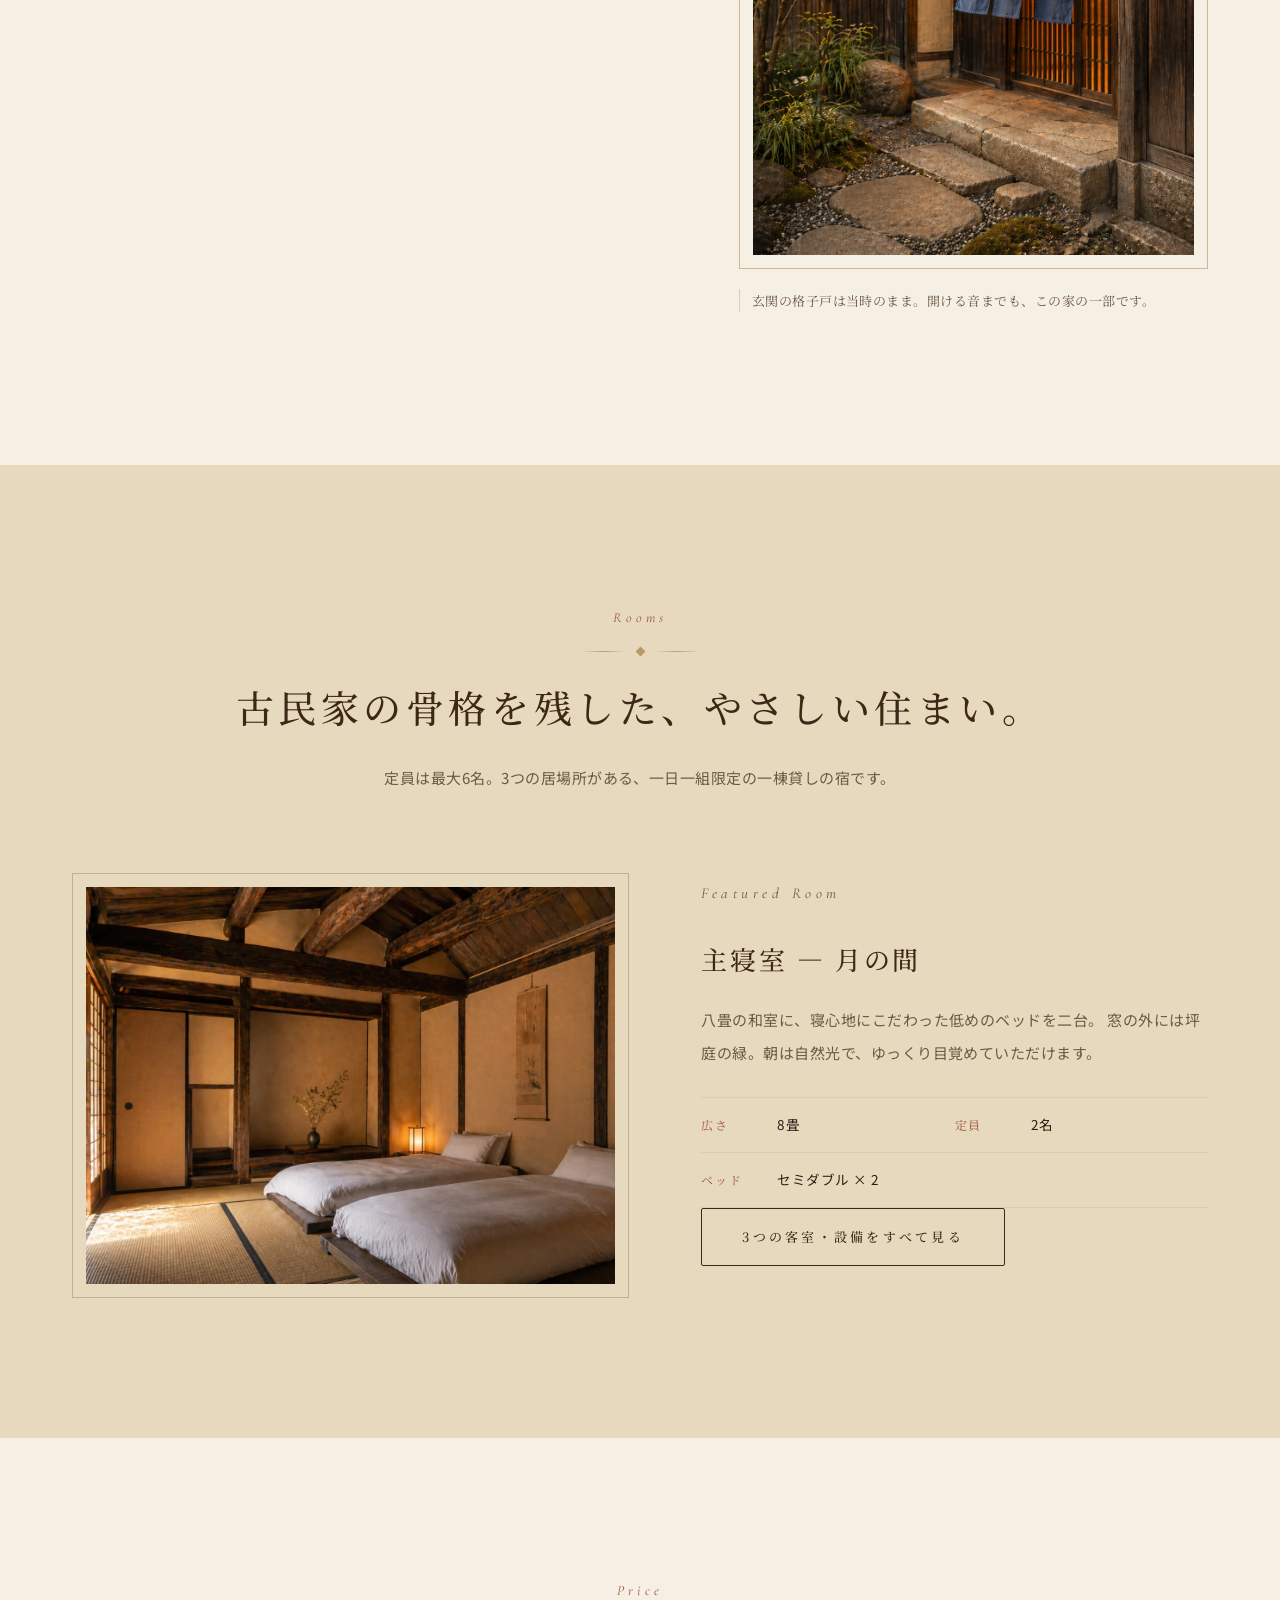
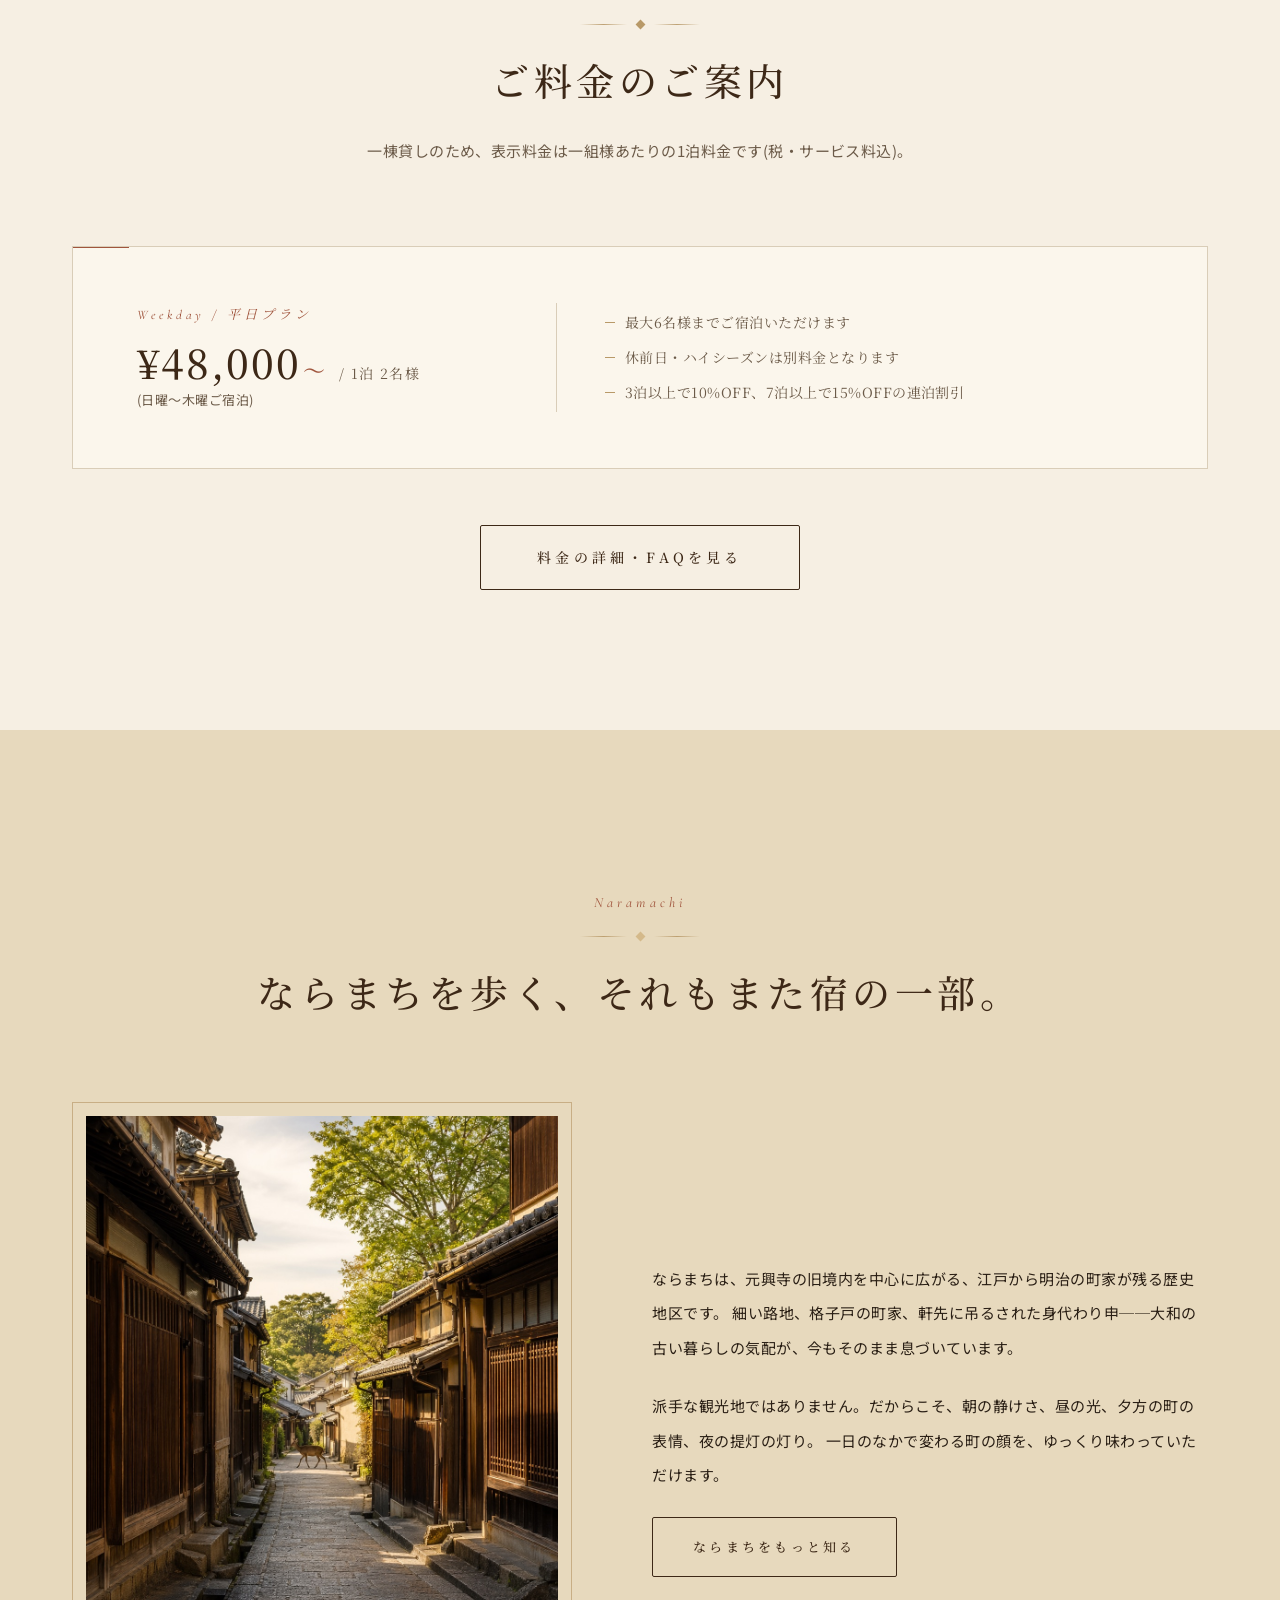
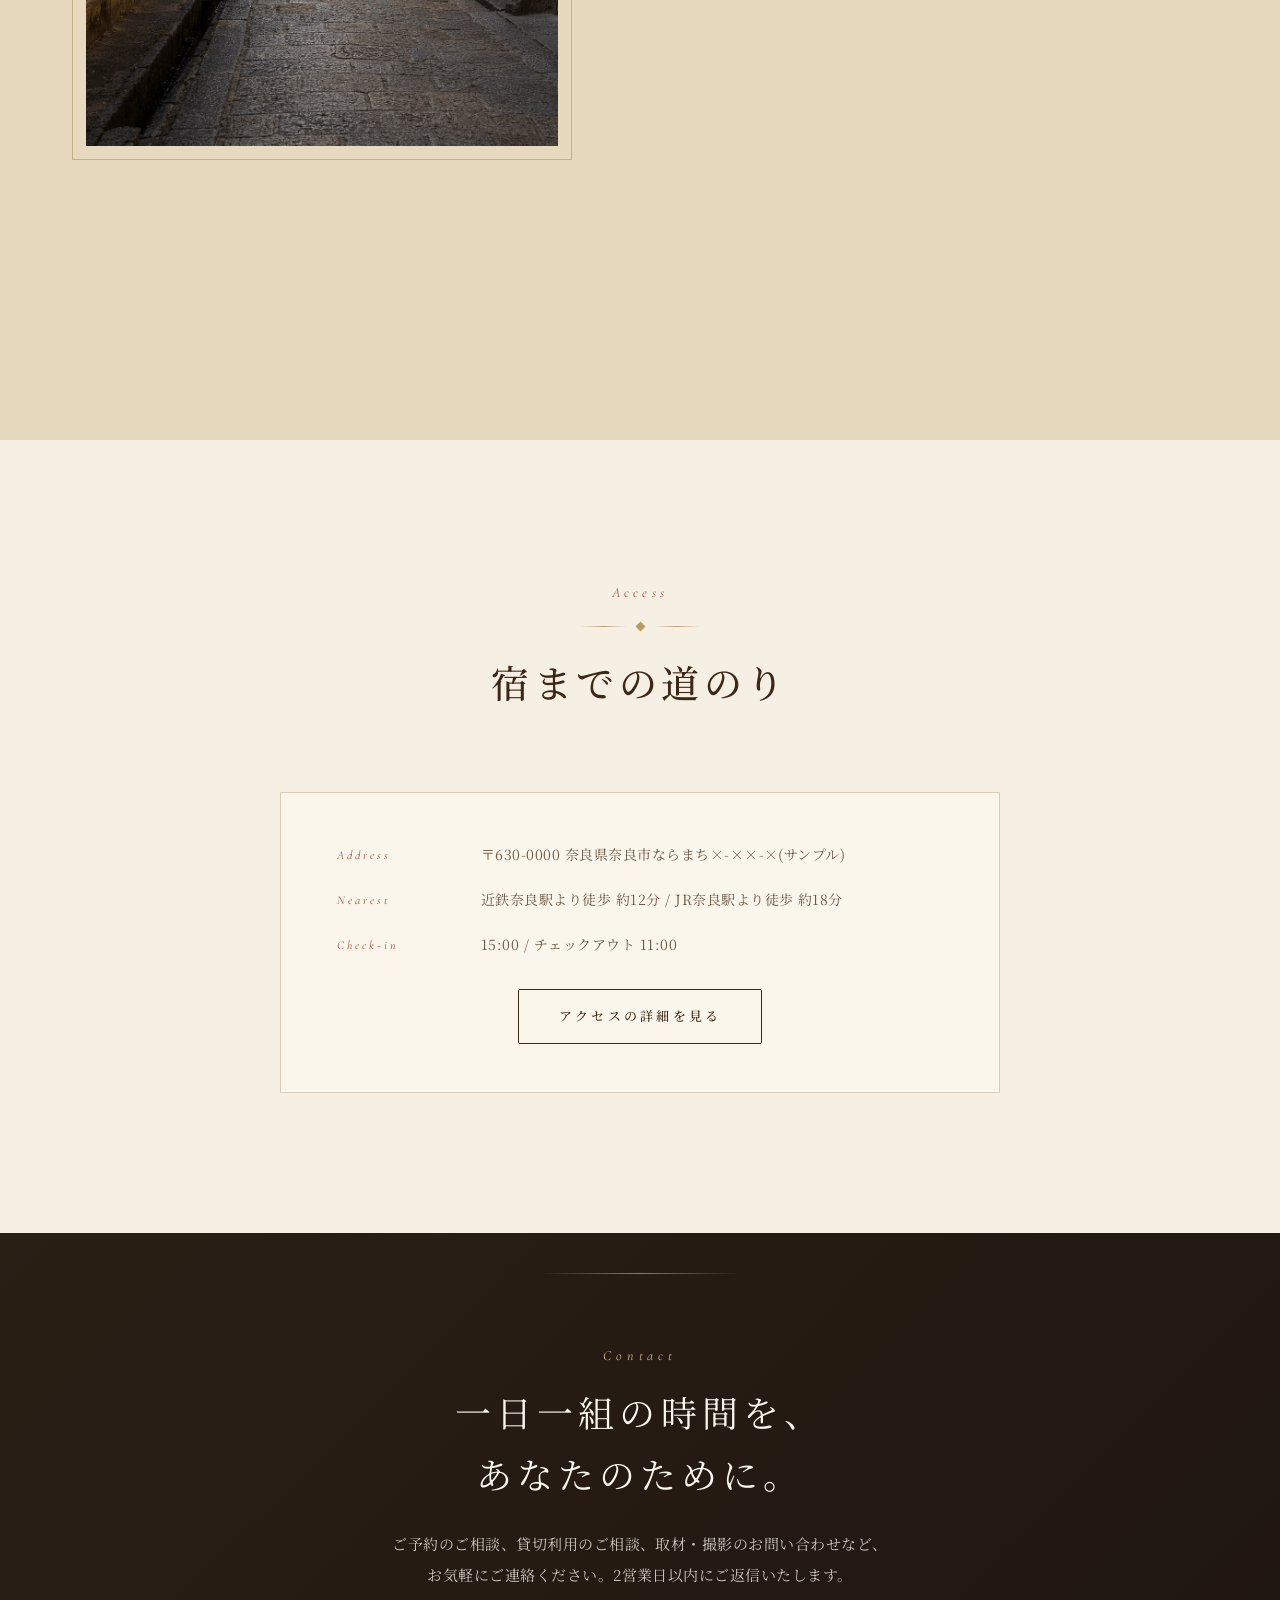
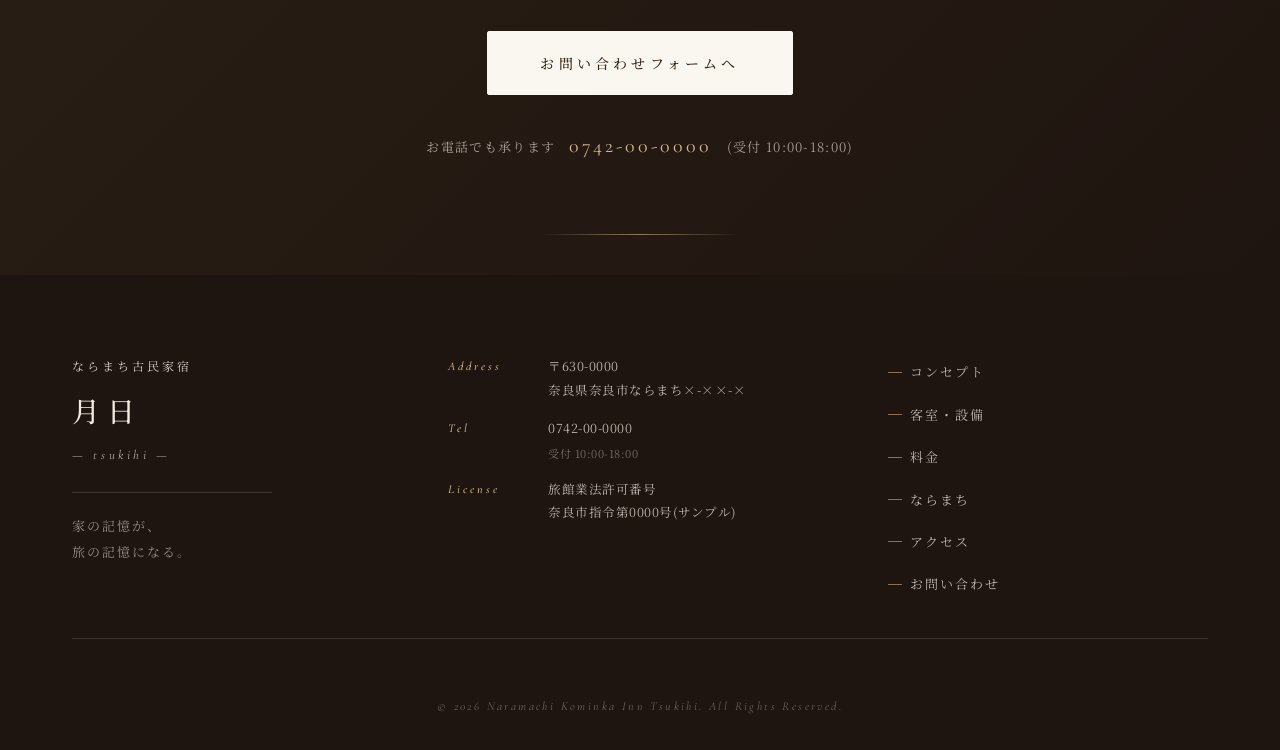
==== commit a5de8903: "Replace image placeholders with AI-generated images (24 files) - images/ フォルダを作成し、ChatGPT Images 2.0" ====
--- a/index.html
+++ b/index.html
@@ -135,7 +135,7 @@
 
       <div class="concept-image">
         <div class="image-frame">
-          <div class="image-placeholder image-placeholder--tall" data-label="古民家の玄関・格子戸"></div>
+          <div class="image-placeholder image-placeholder--tall has-image"><img src="images/about-entrance.jpg" alt="古民家の玄関・格子戸" /></div>
         </div>
         <p class="image-caption">玄関の格子戸は当時のまま。開ける音までも、この家の一部です。</p>
       </div>
@@ -160,7 +160,7 @@
     <div class="room-list">
       <div class="room-item">
         <div class="image-frame">
-          <div class="image-placeholder image-placeholder--wide" data-label="主寝室(畳)"></div>
+          <div class="image-placeholder image-placeholder--wide has-image"><img src="images/room-01-bedroom.jpg" alt="主寝室(畳)" /></div>
         </div>
         <div class="room-text">
           <p class="room-label">Featured Room</p>
@@ -230,7 +230,7 @@
     <div class="naramachi-grid">
       <div class="naramachi-image">
         <div class="image-frame">
-          <div class="image-placeholder image-placeholder--tall" data-label="ならまちの町家通り"></div>
+          <div class="image-placeholder image-placeholder--tall has-image"><img src="images/naramachi-streetscape.jpg" alt="ならまちの町家通り" /></div>
         </div>
       </div>
       <div class="naramachi-text">
--- a/style.css
+++ b/style.css
@@ -270,28 +270,12 @@
 }
 .hero-slide.is-active { opacity: 1; }
 
-/* 実画像を入れる場合はここを差し替え */
-.hero-slide--1 { /* background-image: url('images/hero-1.jpg'); */ }
-.hero-slide--2 {
-  background-image:
-    linear-gradient(135deg, rgba(61, 40, 23, 0.0) 0%, rgba(31, 21, 16, 0.3) 100%),
-    radial-gradient(circle at 70% 40%, #7a5a3e 0%, #3d2817 60%, #1f1510 100%);
-}
-.hero-slide--3 {
-  background-image:
-    linear-gradient(135deg, rgba(61, 40, 23, 0.0) 0%, rgba(31, 21, 16, 0.3) 100%),
-    radial-gradient(circle at 50% 60%, #8b6f47 0%, #3d2817 60%, #1f1510 100%);
-}
-.hero-slide--4 {
-  background-image:
-    linear-gradient(135deg, rgba(61, 40, 23, 0.0) 0%, rgba(31, 21, 16, 0.3) 100%),
-    radial-gradient(circle at 40% 50%, #6b4a32 0%, #2d1e14 60%, #1f1510 100%);
-}
-.hero-slide--5 {
-  background-image:
-    linear-gradient(135deg, rgba(61, 40, 23, 0.0) 0%, rgba(31, 21, 16, 0.3) 100%),
-    radial-gradient(circle at 60% 30%, #a0825a 0%, #4a3220 60%, #1f1510 100%);
-}
+/* 実画像 */
+.hero-slide--1 { background-image: url('images/hero-01-exterior.jpg'); }
+.hero-slide--2 { background-image: url('images/hero-02-doma.jpg'); }
+.hero-slide--3 { background-image: url('images/hero-03-engawa.jpg'); }
+.hero-slide--4 { background-image: url('images/hero-04-hari.jpg'); }
+.hero-slide--5 { background-image: url('images/hero-05-morning.jpg'); }
 
 .hero-overlay {
   position: absolute;
@@ -582,6 +566,29 @@
 .feature-card .image-frame { margin-bottom: 28px; }
 .image-placeholder--square { aspect-ratio: 1 / 1; }
 .image-placeholder--map { aspect-ratio: 4 / 3; }
+
+/* 実画像が入るときは .has-image を付け、プレースホルダーを非表示にする */
+.image-placeholder.has-image {
+  background: none;
+  border: none;
+}
+.image-placeholder.has-image::before,
+.image-placeholder.has-image::after { display: none; }
+.image-placeholder.has-image img {
+  display: block;
+  width: 100%;
+  height: 100%;
+  object-fit: cover;
+}
+
+/* page-hero の背景画像 */
+.page-hero-bg img {
+  display: block;
+  width: 100%;
+  height: 100%;
+  object-fit: cover;
+  filter: grayscale(0.1) brightness(0.92);
+}
 
 /* 金の外枠(オフセット + 内側ダブルライン) */
 .image-frame {
@@ -756,7 +763,7 @@
 /* =========================================
    Room
 ========================================= */
-.section--room { background: var(--color-bg); }
+.section--room { background: var(--color-bg-warm); }
 .room-list {
   display: flex;
   flex-direction: column;
@@ -1169,18 +1176,6 @@
   padding: 160px 0;
   position: relative;
 }
-.section--naramachi::before,
-.section--naramachi::after {
-  content: "";
-  position: absolute;
-  left: 50%;
-  width: 200px;
-  height: 1px;
-  background: linear-gradient(90deg, transparent 0%, var(--color-gold) 50%, transparent 100%);
-  transform: translateX(-50%);
-}
-.section--naramachi::before { top: 40px; }
-.section--naramachi::after  { bottom: 40px; }
 
 .naramachi-grid {
   display: grid;
@@ -1675,11 +1670,15 @@
 
   .nara-spots-grid { grid-template-columns: 1fr 1fr; gap: 24px; }
   .section--naramachi { padding: 120px 0; }
-  .section--naramachi::before { top: 24px; }
-  .section--naramachi::after { bottom: 24px; }
 
   .form-row--split { grid-template-columns: 1fr; }
   .btn-submit { padding: 18px 48px; letter-spacing: 0.2em; }
+
+  /* SP時: すべてのボタンを中央寄せ */
+  .digest-cta-wrap,
+  .price-cta,
+  .form-submit,
+  .home-cta { text-align: center; }
 }
 
 @media (max-width: 480px) {
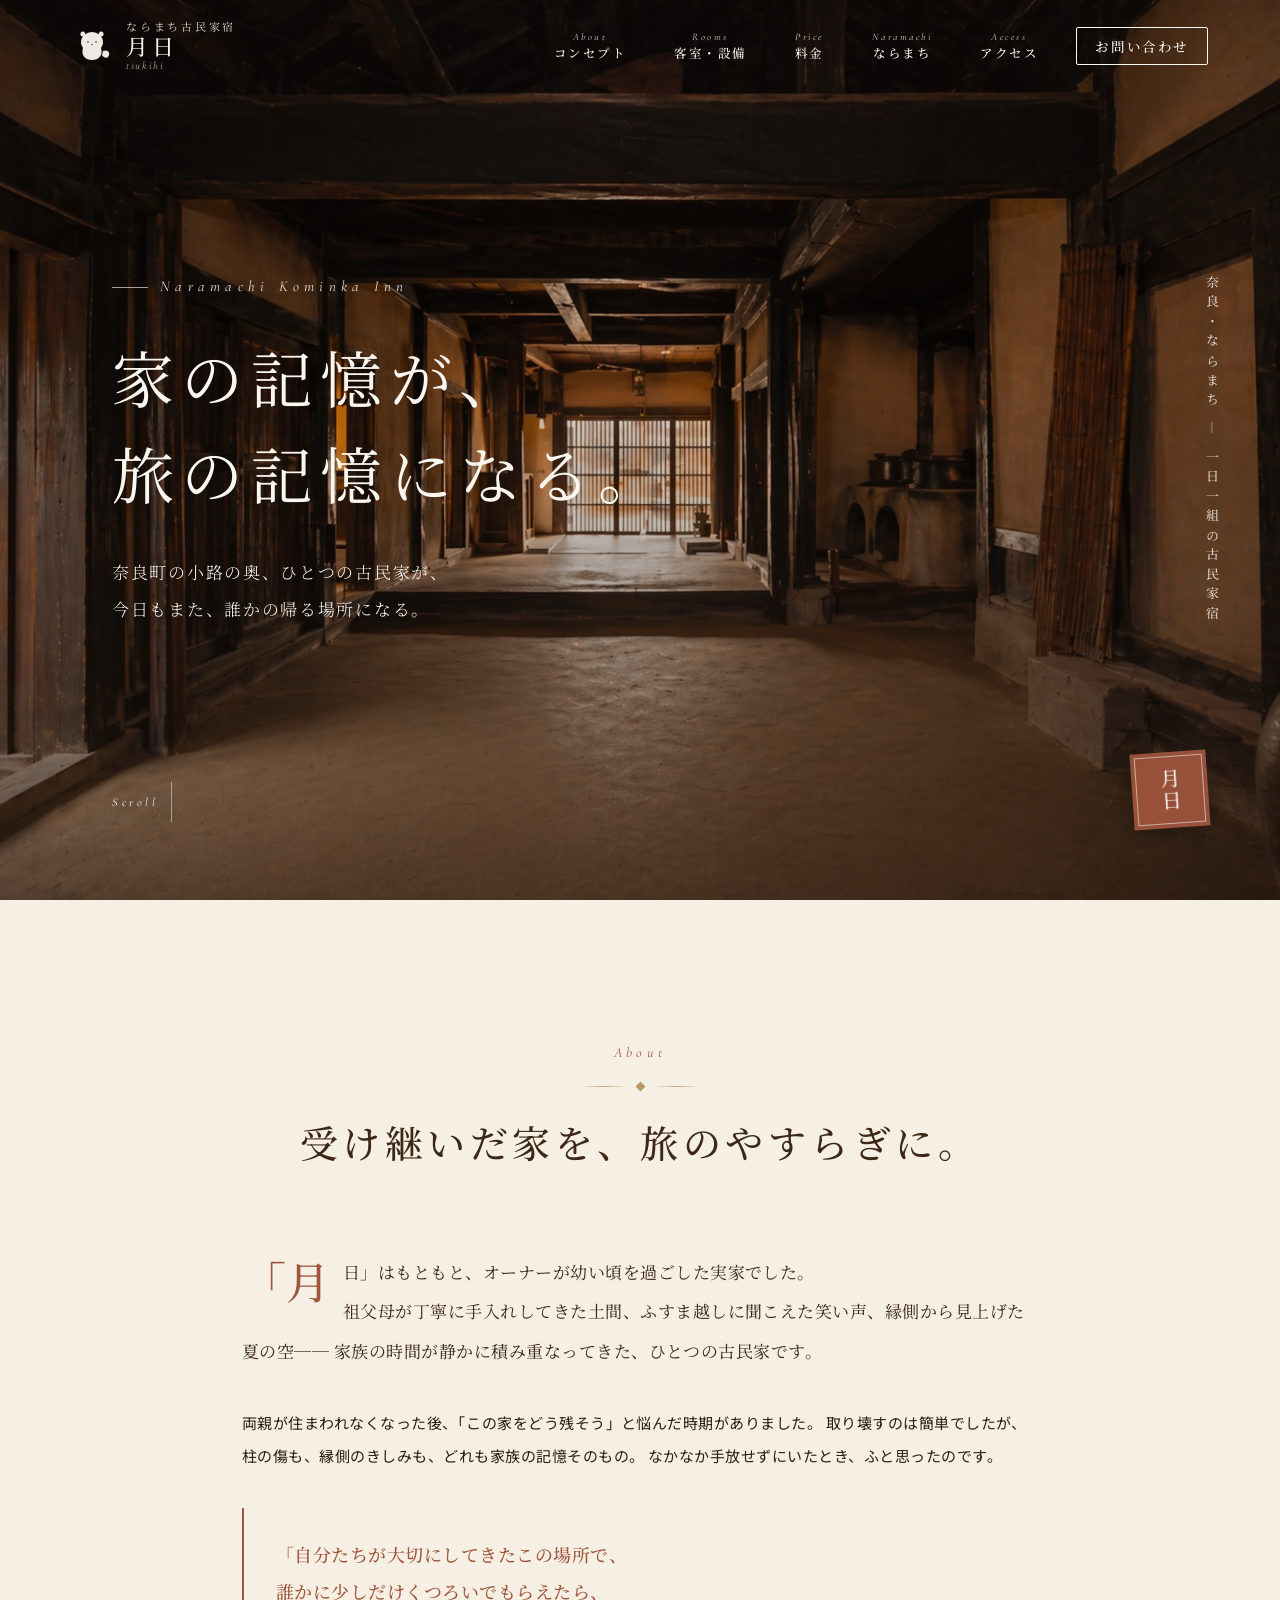
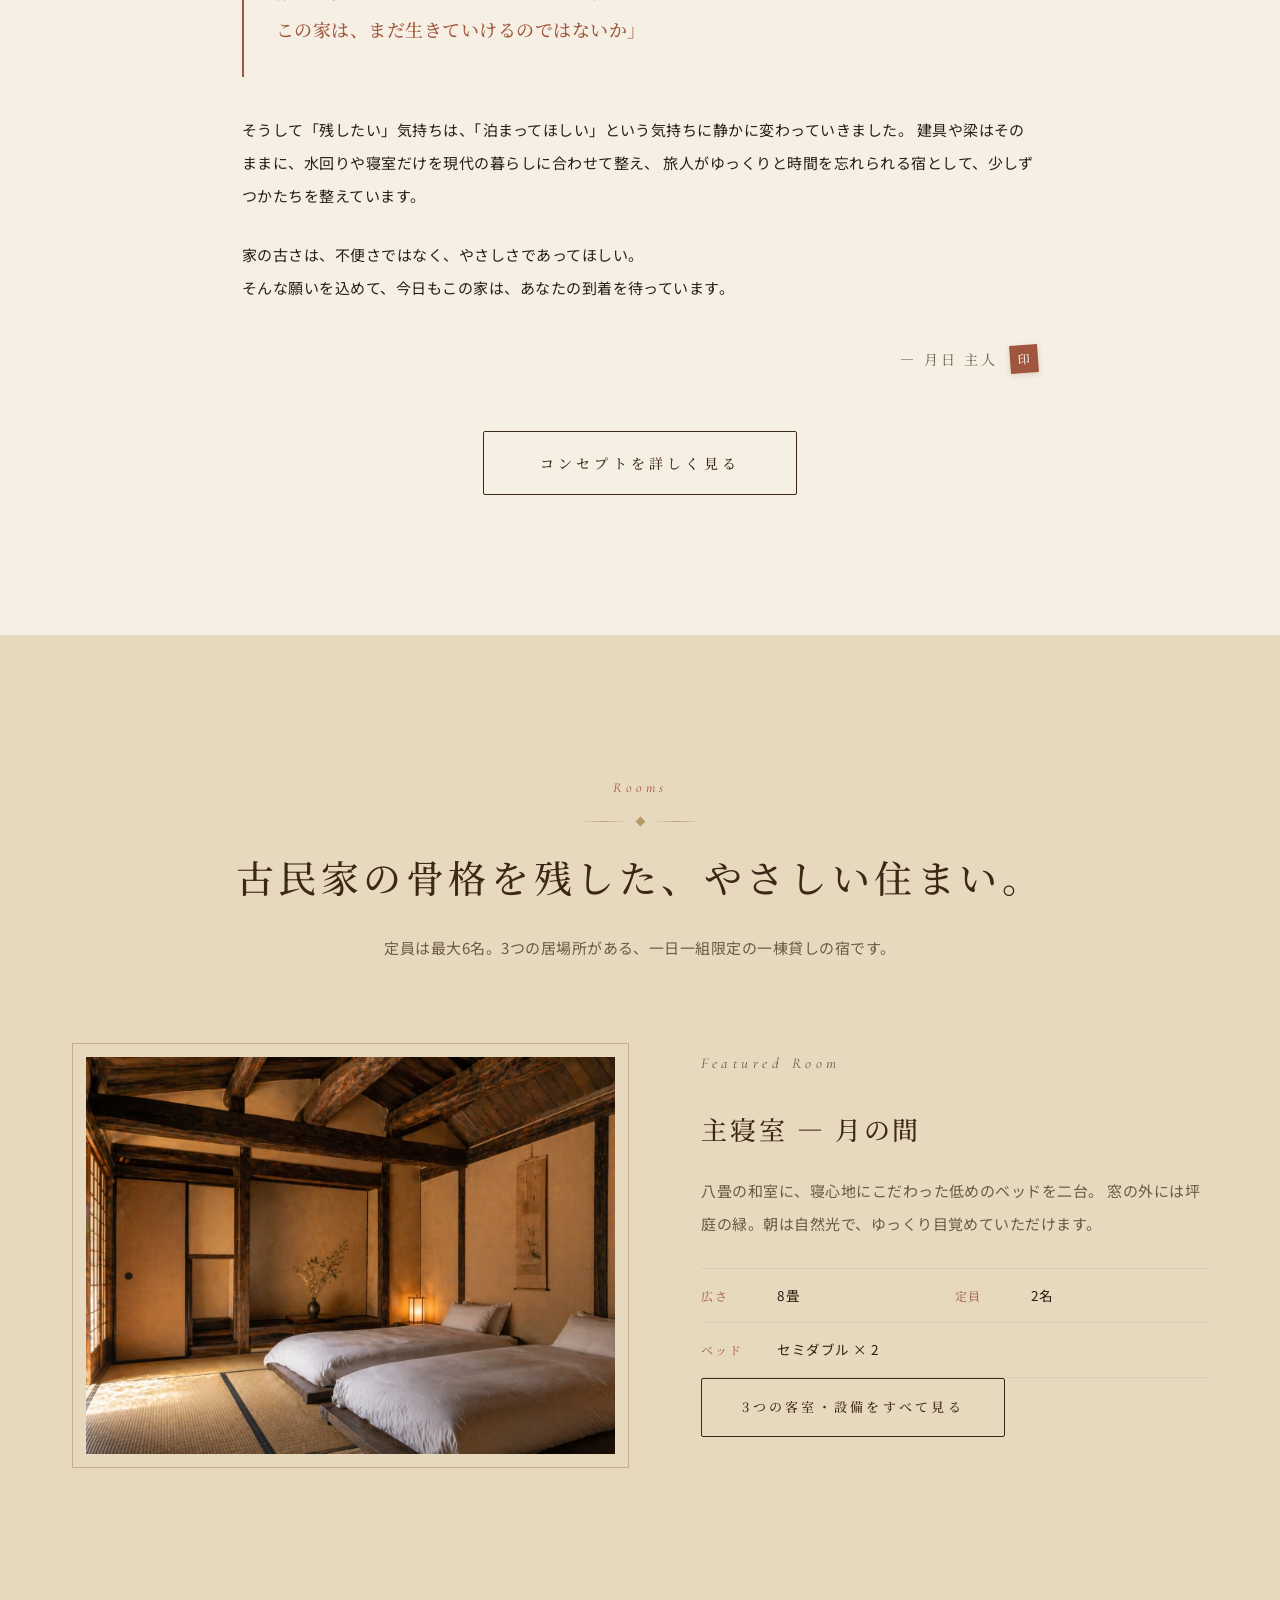
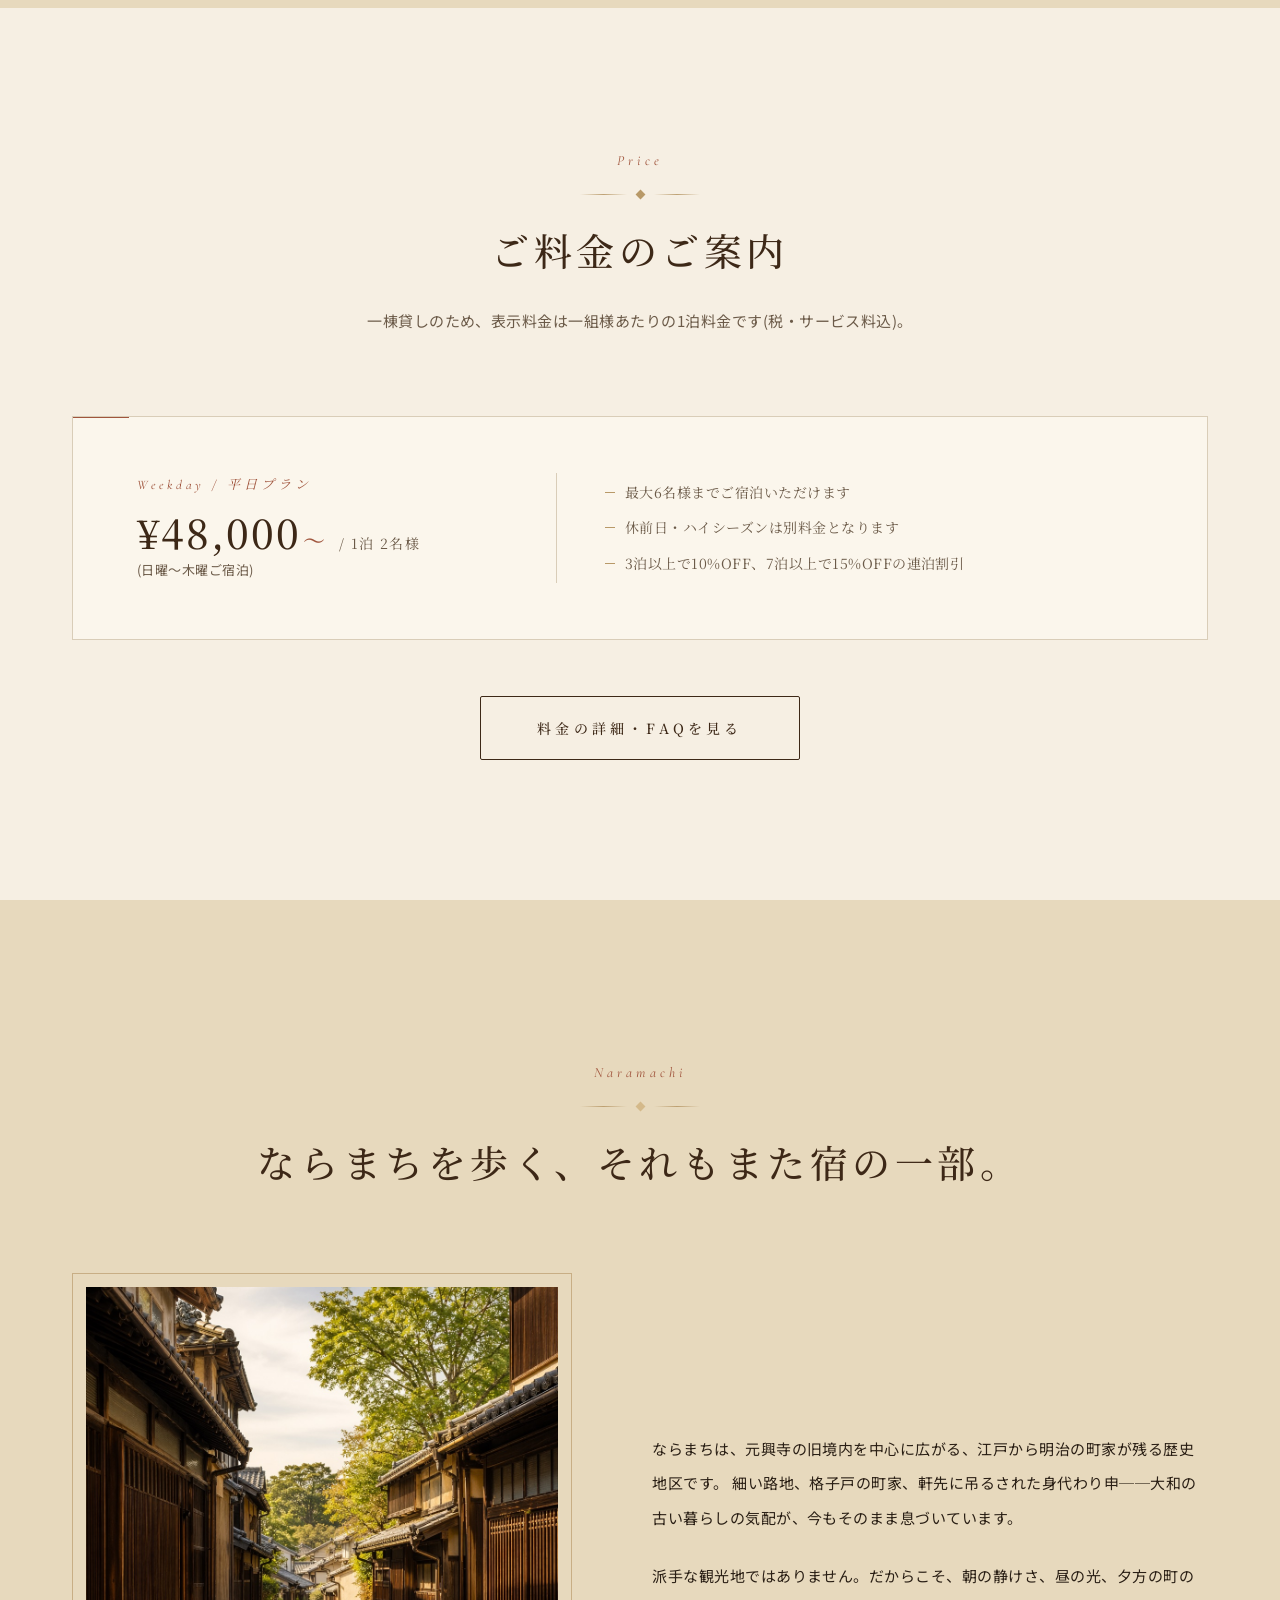
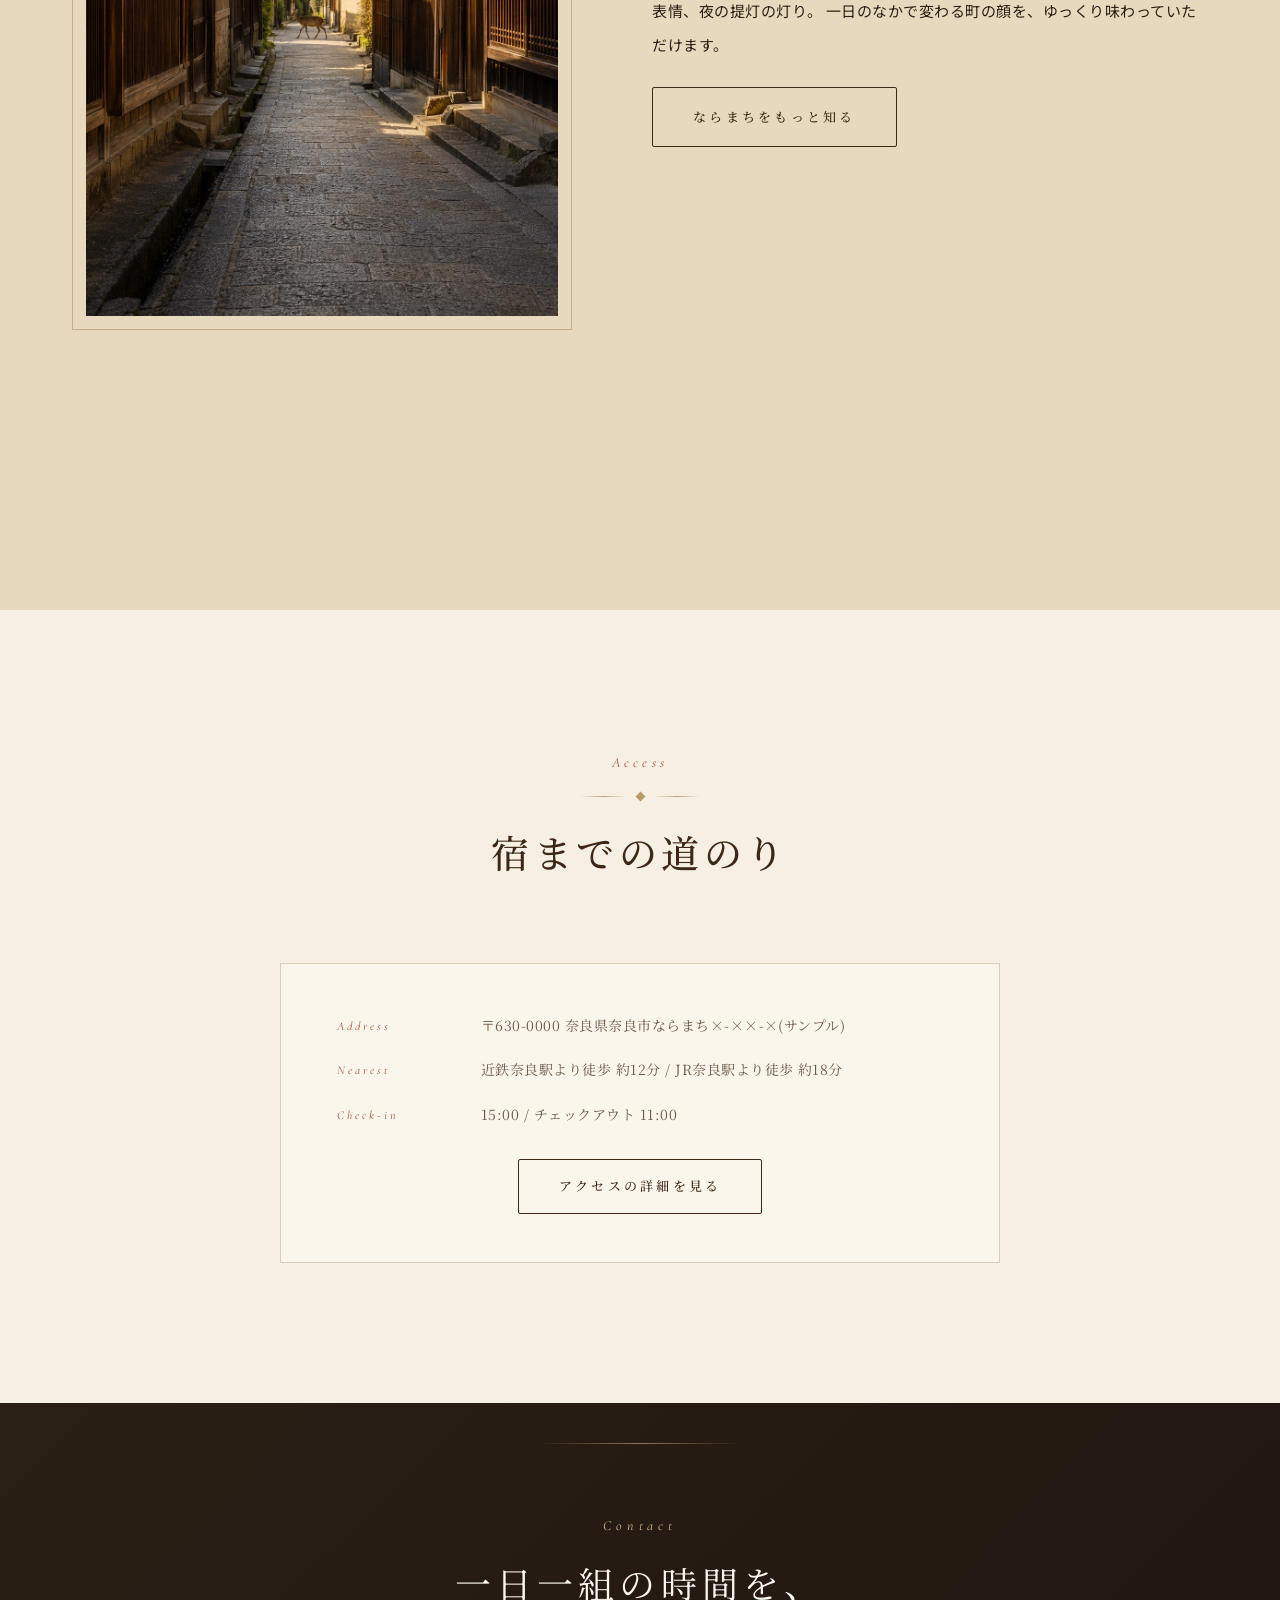
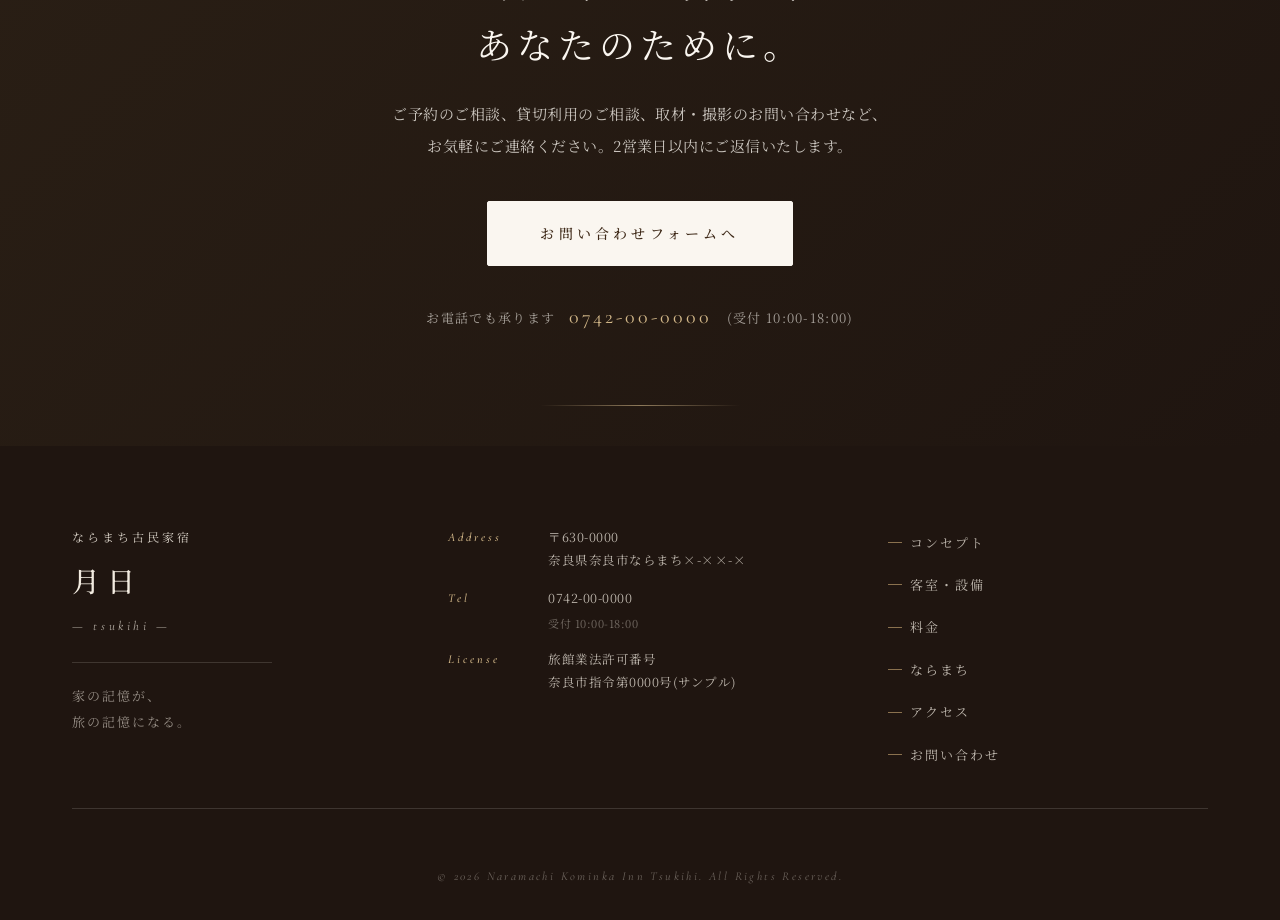
==== commit d7796496: "Expand index About digest with full concept text, remove image column Replace the two-column About d" ====
--- a/index.html
+++ b/index.html
@@ -110,35 +110,45 @@
      About Digest
 ============================ -->
 <section class="section section--concept" id="about-digest">
-  <div class="container">
+  <div class="container container--narrow">
     <div class="section-head">
       <p class="section-en">About</p>
       <div class="ornament"><span></span><i></i><span></span></div>
       <h2 class="section-title">受け継いだ家を、<br class="sp-only" />旅のやすらぎに。</h2>
     </div>
 
-    <div class="concept-grid">
-      <div class="concept-text">
-        <p class="lead">
-          「月日」はもともと、オーナーが幼い頃を過ごした実家でした。<br />
-          祖父母が手入れしてきた土間、縁側から見上げた夏の空──家族の時間が積み重なってきた、ひとつの古民家です。
-        </p>
-        <p>
-          取り壊すのも、そのまま残すのも違う気がして。
-          誰かに少しだけくつろいでもらえたら、この家はまだ生きていける。
-          そんな想いから、一日一組の宿として、少しずつかたちを整えています。
-        </p>
-        <p class="digest-cta-wrap">
-          <a href="about.html" class="btn btn-outline">コンセプトを詳しく見る</a>
-        </p>
-      </div>
-
-      <div class="concept-image">
-        <div class="image-frame">
-          <div class="image-placeholder image-placeholder--tall has-image"><img src="images/about-entrance.jpg" alt="古民家の玄関・格子戸" /></div>
-        </div>
-        <p class="image-caption">玄関の格子戸は当時のまま。開ける音までも、この家の一部です。</p>
-      </div>
+    <div class="concept-text">
+      <p class="lead">
+        「月日」はもともと、オーナーが幼い頃を過ごした実家でした。<br />
+        祖父母が丁寧に手入れしてきた土間、ふすま越しに聞こえた笑い声、縁側から見上げた夏の空──
+        家族の時間が静かに積み重なってきた、ひとつの古民家です。
+      </p>
+      <p>
+        両親が住まわれなくなった後、「この家をどう残そう」と悩んだ時期がありました。
+        取り壊すのは簡単でしたが、柱の傷も、縁側のきしみも、どれも家族の記憶そのもの。
+        なかなか手放せずにいたとき、ふと思ったのです。
+      </p>
+      <p class="quote">
+        「自分たちが大切にしてきたこの場所で、<br />
+        誰かに少しだけくつろいでもらえたら、<br />
+        この家は、まだ生きていけるのではないか」
+      </p>
+      <p>
+        そうして「残したい」気持ちは、「泊まってほしい」という気持ちに静かに変わっていきました。
+        建具や梁はそのままに、水回りや寝室だけを現代の暮らしに合わせて整え、
+        旅人がゆっくりと時間を忘れられる宿として、少しずつかたちを整えています。
+      </p>
+      <p>
+        家の古さは、不便さではなく、やさしさであってほしい。<br />
+        そんな願いを込めて、今日もこの家は、あなたの到着を待っています。
+      </p>
+      <p class="concept-sign">
+        — 月日 主人 <span class="concept-sign-seal" aria-hidden="true">印</span>
+      </p>
+    </div>
+
+    <div class="digest-cta-center">
+      <a href="about.html" class="btn btn-outline">コンセプトを詳しく見る</a>
     </div>
   </div>
 </section>
--- a/style.css
+++ b/style.css
@@ -587,7 +587,7 @@
   width: 100%;
   height: 100%;
   object-fit: cover;
-  filter: grayscale(0.1) brightness(0.92);
+  filter: grayscale(0.05) brightness(1);
 }
 
 /* 金の外枠(オフセット + 内側ダブルライン) */
@@ -1270,6 +1270,31 @@
   line-height: 2;
   color: var(--color-text);
   margin: 10px 0 0;
+}
+
+/* Googleマップ埋め込み */
+.map-embed {
+  position: relative;
+  width: 100%;
+  aspect-ratio: 4 / 3;
+  overflow: hidden;
+  background: var(--color-bg-warm);
+}
+.map-embed iframe {
+  position: absolute;
+  inset: 0;
+  width: 100%;
+  height: 100%;
+  border: 0;
+  display: block;
+}
+.map-caption {
+  font-family: var(--serif);
+  font-size: 13px;
+  line-height: 1.9;
+  color: var(--color-text-mute, #8a7860);
+  margin: 18px 4px 0;
+  letter-spacing: 0.05em;
 }
 
 /* =========================================
@@ -1743,7 +1768,13 @@
   position: absolute;
   inset: 0;
   z-index: 1;
-  background: linear-gradient(180deg, rgba(31,21,16,0.55) 0%, rgba(31,21,16,0.4) 45%, rgba(31,21,16,0.75) 100%);
+  background: linear-gradient(180deg,
+    rgba(31,21,16,0.6) 0%,
+    rgba(31,21,16,0.45) 8%,
+    rgba(31,21,16,0.28) 18%,
+    rgba(31,21,16,0.15) 30%,
+    rgba(31,21,16,0.08) 50%,
+    rgba(31,21,16,0.4) 100%);
 }
 .page-hero-content {
   position: relative;
@@ -1776,6 +1807,11 @@
   text-shadow: 0 2px 18px rgba(0,0,0,0.3);
   opacity: 0;
   animation: pageHeroRise 1.2s cubic-bezier(0.2, 0.7, 0.2, 1) 0.45s forwards;
+}
+/* PC時はタイトルを1行に収める(sp-only の br は display:none なので影響なし) */
+@media (min-width: 769px) {
+  .page-hero-content { max-width: none; }
+  .page-hero-title { white-space: nowrap; }
 }
 @keyframes pageHeroFade { to { opacity: 1; } }
 @keyframes pageHeroRise {
